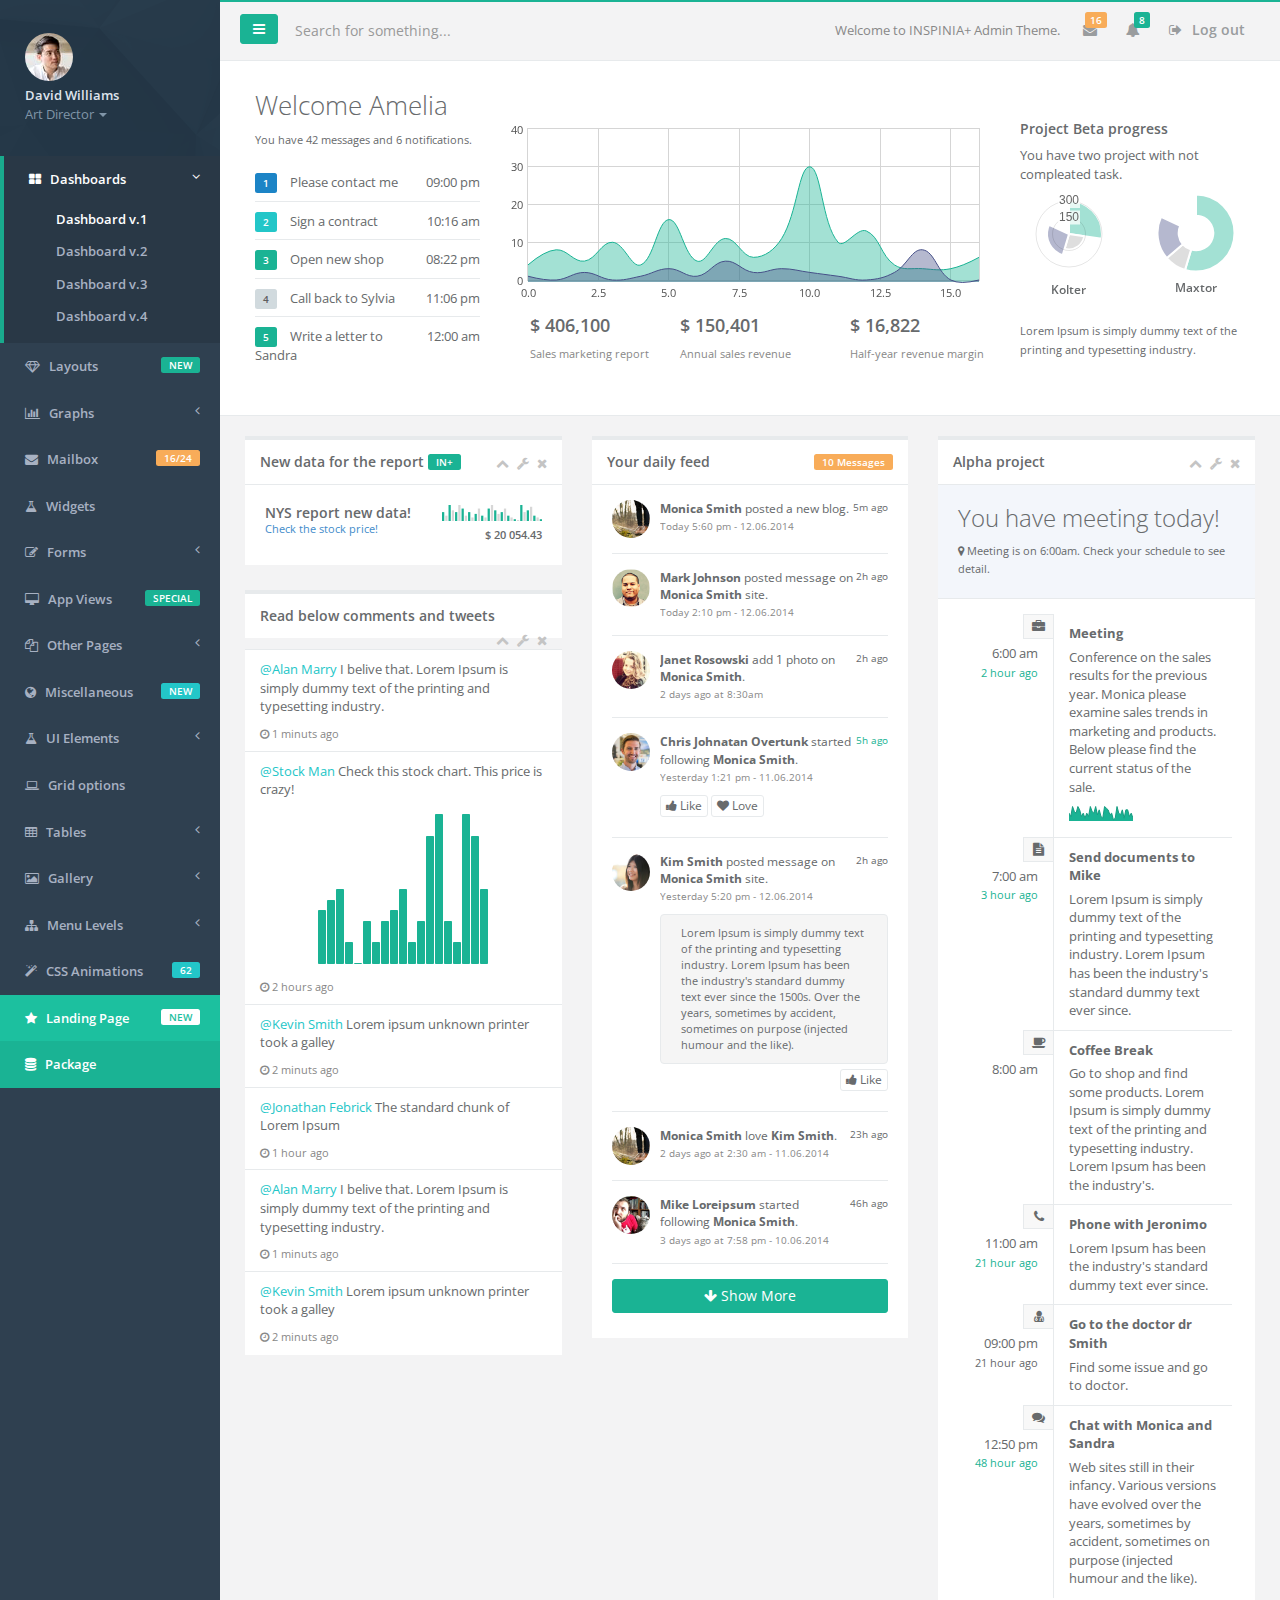
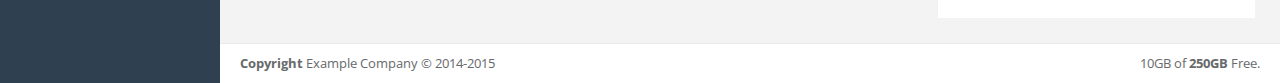
==== assets/index.html @ 623bf6aa "Projeto Inicial" ====
<!DOCTYPE html>
<html>

<head>

    <meta charset="utf-8">
    <meta name="viewport" content="width=device-width, initial-scale=1.0">

    <title>INSPINIA | Dashboard</title>

    <link href="css/bootstrap.min.css" rel="stylesheet">
    <link href="font-awesome/css/font-awesome.css" rel="stylesheet">

    <!-- Toastr style -->
    <link href="css/plugins/toastr/toastr.min.css" rel="stylesheet">

    <!-- Gritter -->
    <link href="js/plugins/gritter/jquery.gritter.css" rel="stylesheet">

    <link href="css/animate.css" rel="stylesheet">
    <link href="css/style.css" rel="stylesheet">

</head>

<body>
    <div id="wrapper">
        <nav class="navbar-default navbar-static-side" role="navigation">
            <div class="sidebar-collapse">
                <ul class="nav" id="side-menu">
                    <li class="nav-header">
                        <div class="dropdown profile-element"> <span>
                            <img alt="image" class="img-circle" src="img/profile_small.jpg" />
                             </span>
                            <a data-toggle="dropdown" class="dropdown-toggle" href="#">
                            <span class="clear"> <span class="block m-t-xs"> <strong class="font-bold">David Williams</strong>
                             </span> <span class="text-muted text-xs block">Art Director <b class="caret"></b></span> </span> </a>
                            <ul class="dropdown-menu animated fadeInRight m-t-xs">
                                <li><a href="profile.html">Profile</a></li>
                                <li><a href="contacts.html">Contacts</a></li>
                                <li><a href="mailbox.html">Mailbox</a></li>
                                <li class="divider"></li>
                                <li><a href="login.html">Logout</a></li>
                            </ul>
                        </div>
                        <div class="logo-element">
                            IN+
                        </div>
                    </li>
                    <li class="active">
                        <a href="index.html"><i class="fa fa-th-large"></i> <span class="nav-label">Dashboards</span> <span class="fa arrow"></span></a>
                        <ul class="nav nav-second-level">
                            <li class="active"><a href="index.html">Dashboard v.1</a></li>
                            <li ><a href="dashboard_2.html">Dashboard v.2</a></li>
                            <li ><a href="dashboard_3.html">Dashboard v.3</a></li>
                            <li ><a href="dashboard_4_1.html">Dashboard v.4</a></li>
                        </ul>
                    </li>
                    <li>
                        <a href="layouts.html"><i class="fa fa-diamond"></i> <span class="nav-label">Layouts</span> <span class="label label-primary pull-right">NEW</span></a>
                    </li>
                    <li>
                        <a href="#"><i class="fa fa-bar-chart-o"></i> <span class="nav-label">Graphs</span><span class="fa arrow"></span></a>
                        <ul class="nav nav-second-level">
                            <li><a href="graph_flot.html">Flot Charts</a></li>
                            <li><a href="graph_morris.html">Morris.js Charts</a></li>
                            <li><a href="graph_rickshaw.html">Rickshaw Charts</a></li>
                            <li><a href="graph_chartjs.html">Chart.js</a></li>
                            <li><a href="graph_peity.html">Peity Charts</a></li>
                            <li><a href="graph_sparkline.html">Sparkline Charts</a></li>
                        </ul>
                    </li>
                    <li>
                        <a href="mailbox.html"><i class="fa fa-envelope"></i> <span class="nav-label">Mailbox </span><span class="label label-warning pull-right">16/24</span></a>
                        <ul class="nav nav-second-level">
                            <li><a href="mailbox.html">Inbox</a></li>
                            <li><a href="mail_detail.html">Email view</a></li>
                            <li><a href="mail_compose.html">Compose email</a></li>
                            <li><a href="email_template.html">Email templates</a></li>
                        </ul>
                    </li>
                    <li>
                        <a href="widgets.html"><i class="fa fa-flask"></i> <span class="nav-label">Widgets</span> </a>
                    </li>
                    <li>
                        <a href="#"><i class="fa fa-edit"></i> <span class="nav-label">Forms</span><span class="fa arrow"></span></a>
                        <ul class="nav nav-second-level">
                            <li><a href="form_basic.html">Basic form</a></li>
                            <li><a href="form_advanced.html">Advanced Plugins</a></li>
                            <li><a href="form_wizard.html">Wizard</a></li>
                            <li><a href="form_file_upload.html">File Upload</a></li>
                            <li><a href="form_editors.html">Text Editor</a></li>
                        </ul>
                    </li>
                    <li>
                        <a href="#"><i class="fa fa-desktop"></i> <span class="nav-label">App Views</span>  <span class="pull-right label label-primary">SPECIAL</span></a>
                        <ul class="nav nav-second-level">
                            <li><a href="contacts.html">Contacts</a></li>
                            <li><a href="profile.html">Profile</a></li>
                            <li><a href="projects.html">Projects</a></li>
                            <li><a href="project_detail.html">Project detail</a></li>
                            <li><a href="file_manager.html">File manager</a></li>
                            <li><a href="calendar.html">Calendar</a></li>
                            <li><a href="faq.html">FAQ</a></li>
                            <li><a href="timeline.html">Timeline</a></li>
                            <li><a href="pin_board.html">Pin board</a></li>
                        </ul>
                    </li>
                    <li>
                        <a href="#"><i class="fa fa-files-o"></i> <span class="nav-label">Other Pages</span><span class="fa arrow"></span></a>
                        <ul class="nav nav-second-level">
                            <li><a href="search_results.html">Search results</a></li>
                            <li><a href="lockscreen.html">Lockscreen</a></li>
                            <li><a href="invoice.html">Invoice</a></li>
                            <li><a href="login.html">Login</a></li>
                            <li><a href="login_two_columns.html">Login v.2</a></li>
                            <li><a href="register.html">Register</a></li>
                            <li><a href="404.html">404 Page</a></li>
                            <li><a href="500.html">500 Page</a></li>
                            <li><a href="empty_page.html">Empty page</a></li>
                        </ul>
                    </li>
                    <li>
                        <a href="#"><i class="fa fa-globe"></i> <span class="nav-label">Miscellaneous</span><span class="label label-info pull-right">NEW</span></a>
                        <ul class="nav nav-second-level">
                            <li><a href="toastr_notifications.html">Notification</a></li>
                            <li><a href="nestable_list.html">Nestable list</a></li>
                            <li><a href="timeline_2.html">Timeline v.2</a></li>
                            <li><a href="forum_main.html">Forum view</a></li>
                            <li><a href="google_maps.html">Google maps</a></li>
                            <li><a href="code_editor.html">Code editor</a></li>
                            <li><a href="modal_window.html">Modal window</a></li>
                            <li><a href="validation.html">Validation</a></li>
                            <li><a href="tree_view.html">Tree view</a></li>
                            <li><a href="chat_view.html">Chat view</a></li>
                        </ul>
                    </li>
                    <li>
                        <a href="#"><i class="fa fa-flask"></i> <span class="nav-label">UI Elements</span><span class="fa arrow"></span></a>
                        <ul class="nav nav-second-level">
                            <li><a href="typography.html">Typography</a></li>
                            <li><a href="icons.html">Icons</a></li>
                            <li><a href="draggable_panels.html">Draggable Panels</a></li>
                            <li><a href="buttons.html">Buttons</a></li>
                            <li><a href="video.html">Video</a></li>
                            <li><a href="tabs_panels.html">Tabs & Panels</a></li>
                            <li><a href="notifications.html">Notifications & Tooltips</a></li>
                            <li><a href="badges_labels.html">Badges, Labels, Progress</a></li>
                        </ul>
                    </li>

                    <li>
                        <a href="grid_options.html"><i class="fa fa-laptop"></i> <span class="nav-label">Grid options</span></a>
                    </li>
                    <li>
                        <a href="#"><i class="fa fa-table"></i> <span class="nav-label">Tables</span><span class="fa arrow"></span></a>
                        <ul class="nav nav-second-level">
                            <li><a href="table_basic.html">Static Tables</a></li>
                            <li><a href="table_data_tables.html">Data Tables</a></li>
                            <li><a href="jq_grid.html">jqGrid</a></li>
                        </ul>
                    </li>
                    <li>
                        <a href="#"><i class="fa fa-picture-o"></i> <span class="nav-label">Gallery</span><span class="fa arrow"></span></a>
                        <ul class="nav nav-second-level">
                            <li><a href="basic_gallery.html">Lightbox Gallery</a></li>
                            <li><a href="carousel.html">Bootstrap Carusela</a></li>

                        </ul>
                    </li>
                    <li>
                        <a href="#"><i class="fa fa-sitemap"></i> <span class="nav-label">Menu Levels </span><span class="fa arrow"></span></a>
                        <ul class="nav nav-second-level">
                            <li>
                                <a href="#">Third Level <span class="fa arrow"></span></a>
                                <ul class="nav nav-third-level">
                                    <li>
                                        <a href="#">Third Level Item</a>
                                    </li>
                                    <li>
                                        <a href="#">Third Level Item</a>
                                    </li>
                                    <li>
                                        <a href="#">Third Level Item</a>
                                    </li>

                                </ul>
                            </li>
                            <li><a href="#">Second Level Item</a></li>
                            <li>
                                <a href="#">Second Level Item</a></li>
                            <li>
                                <a href="#">Second Level Item</a></li>
                        </ul>
                    </li>
                    <li>
                        <a href="css_animation.html"><i class="fa fa-magic"></i> <span class="nav-label">CSS Animations </span><span class="label label-info pull-right">62</span></a>
                    </li>
                    <li class="landing_link">
                        <a target="_blank" href="Landing_page/index.html"><i class="fa fa-star"></i> <span class="nav-label">Landing Page</span> <span class="label label-warning pull-right">NEW</span></a>
                    </li>
                    <li class="special_link">
                        <a href="package.html"><i class="fa fa-database"></i> <span class="nav-label">Package</span></a>
                    </li>
                </ul>

            </div>
        </nav>

        <div id="page-wrapper" class="gray-bg dashbard-1">
        <div class="row border-bottom">
        <nav class="navbar navbar-static-top" role="navigation" style="margin-bottom: 0">
        <div class="navbar-header">
            <a class="navbar-minimalize minimalize-styl-2 btn btn-primary " href="#"><i class="fa fa-bars"></i> </a>
            <form role="search" class="navbar-form-custom" method="post" action="search_results.html">
                <div class="form-group">
                    <input type="text" placeholder="Search for something..." class="form-control" name="top-search" id="top-search">
                </div>
            </form>
        </div>
            <ul class="nav navbar-top-links navbar-right">
                <li>
                    <span class="m-r-sm text-muted welcome-message">Welcome to INSPINIA+ Admin Theme.</span>
                </li>
                <li class="dropdown">
                    <a class="dropdown-toggle count-info" data-toggle="dropdown" href="#">
                        <i class="fa fa-envelope"></i>  <span class="label label-warning">16</span>
                    </a>
                    <ul class="dropdown-menu dropdown-messages">
                        <li>
                            <div class="dropdown-messages-box">
                                <a href="profile.html" class="pull-left">
                                    <img alt="image" class="img-circle" src="img/a7.jpg">
                                </a>
                                <div class="media-body">
                                    <small class="pull-right">46h ago</small>
                                    <strong>Mike Loreipsum</strong> started following <strong>Monica Smith</strong>. <br>
                                    <small class="text-muted">3 days ago at 7:58 pm - 10.06.2014</small>
                                </div>
                            </div>
                        </li>
                        <li class="divider"></li>
                        <li>
                            <div class="dropdown-messages-box">
                                <a href="profile.html" class="pull-left">
                                    <img alt="image" class="img-circle" src="img/a4.jpg">
                                </a>
                                <div class="media-body ">
                                    <small class="pull-right text-navy">5h ago</small>
                                    <strong>Chris Johnatan Overtunk</strong> started following <strong>Monica Smith</strong>. <br>
                                    <small class="text-muted">Yesterday 1:21 pm - 11.06.2014</small>
                                </div>
                            </div>
                        </li>
                        <li class="divider"></li>
                        <li>
                            <div class="dropdown-messages-box">
                                <a href="profile.html" class="pull-left">
                                    <img alt="image" class="img-circle" src="img/profile.jpg">
                                </a>
                                <div class="media-body ">
                                    <small class="pull-right">23h ago</small>
                                    <strong>Monica Smith</strong> love <strong>Kim Smith</strong>. <br>
                                    <small class="text-muted">2 days ago at 2:30 am - 11.06.2014</small>
                                </div>
                            </div>
                        </li>
                        <li class="divider"></li>
                        <li>
                            <div class="text-center link-block">
                                <a href="mailbox.html">
                                    <i class="fa fa-envelope"></i> <strong>Read All Messages</strong>
                                </a>
                            </div>
                        </li>
                    </ul>
                </li>
                <li class="dropdown">
                    <a class="dropdown-toggle count-info" data-toggle="dropdown" href="#">
                        <i class="fa fa-bell"></i>  <span class="label label-primary">8</span>
                    </a>
                    <ul class="dropdown-menu dropdown-alerts">
                        <li>
                            <a href="mailbox.html">
                                <div>
                                    <i class="fa fa-envelope fa-fw"></i> You have 16 messages
                                    <span class="pull-right text-muted small">4 minutes ago</span>
                                </div>
                            </a>
                        </li>
                        <li class="divider"></li>
                        <li>
                            <a href="profile.html">
                                <div>
                                    <i class="fa fa-twitter fa-fw"></i> 3 New Followers
                                    <span class="pull-right text-muted small">12 minutes ago</span>
                                </div>
                            </a>
                        </li>
                        <li class="divider"></li>
                        <li>
                            <a href="grid_options.html">
                                <div>
                                    <i class="fa fa-upload fa-fw"></i> Server Rebooted
                                    <span class="pull-right text-muted small">4 minutes ago</span>
                                </div>
                            </a>
                        </li>
                        <li class="divider"></li>
                        <li>
                            <div class="text-center link-block">
                                <a href="notifications.html">
                                    <strong>See All Alerts</strong>
                                    <i class="fa fa-angle-right"></i>
                                </a>
                            </div>
                        </li>
                    </ul>
                </li>


                <li>
                    <a href="login.html">
                        <i class="fa fa-sign-out"></i> Log out
                    </a>
                </li>
            </ul>

        </nav>
        </div>
                <div class="row  border-bottom white-bg dashboard-header">

                    <div class="col-sm-3">
                        <h2>Welcome Amelia</h2>
                        <small>You have 42 messages and 6 notifications.</small>
                        <ul class="list-group clear-list m-t">
                            <li class="list-group-item fist-item">
                                <span class="pull-right">
                                    09:00 pm
                                </span>
                                <span class="label label-success">1</span> Please contact me
                            </li>
                            <li class="list-group-item">
                                <span class="pull-right">
                                    10:16 am
                                </span>
                                <span class="label label-info">2</span> Sign a contract
                            </li>
                            <li class="list-group-item">
                                <span class="pull-right">
                                    08:22 pm
                                </span>
                                <span class="label label-primary">3</span> Open new shop
                            </li>
                            <li class="list-group-item">
                                <span class="pull-right">
                                    11:06 pm
                                </span>
                                <span class="label label-default">4</span> Call back to Sylvia
                            </li>
                            <li class="list-group-item">
                                <span class="pull-right">
                                    12:00 am
                                </span>
                                <span class="label label-primary">5</span> Write a letter to Sandra
                            </li>
                        </ul>
                    </div>
                    <div class="col-sm-6">
                        <div class="flot-chart dashboard-chart">
                            <div class="flot-chart-content" id="flot-dashboard-chart"></div>
                        </div>
                        <div class="row text-left">
                            <div class="col-xs-4">
                                <div class=" m-l-md">
                                <span class="h4 font-bold m-t block">$ 406,100</span>
                                <small class="text-muted m-b block">Sales marketing report</small>
                                </div>
                            </div>
                            <div class="col-xs-4">
                                <span class="h4 font-bold m-t block">$ 150,401</span>
                                <small class="text-muted m-b block">Annual sales revenue</small>
                            </div>
                            <div class="col-xs-4">
                                <span class="h4 font-bold m-t block">$ 16,822</span>
                                <small class="text-muted m-b block">Half-year revenue margin</small>
                            </div>

                        </div>
                    </div>
                    <div class="col-sm-3">
                        <div class="statistic-box">
                        <h4>
                            Project Beta progress
                        </h4>
                        <p>
                            You have two project with not compleated task.
                        </p>
                            <div class="row text-center">
                                <div class="col-lg-6">
                                    <canvas id="polarChart" width="80" height="80"></canvas>
                                    <h5 >Kolter</h5>
                                </div>
                                <div class="col-lg-6">
                                    <canvas id="doughnutChart" width="78" height="78"></canvas>
                                    <h5 >Maxtor</h5>
                                </div>
                            </div>
                            <div class="m-t">
                                <small>Lorem Ipsum is simply dummy text of the printing and typesetting industry.</small>
                            </div>

                        </div>
                    </div>

            </div>
        <div class="row">
            <div class="col-lg-12">
                <div class="wrapper wrapper-content">
                        <div class="row">
                        <div class="col-lg-4">
                            <div class="ibox float-e-margins">
                                <div class="ibox-title">
                                    <h5>New data for the report</h5> <span class="label label-primary">IN+</span>
                                    <div class="ibox-tools">
                                        <a class="collapse-link">
                                            <i class="fa fa-chevron-up"></i>
                                        </a>
                                        <a class="dropdown-toggle" data-toggle="dropdown" href="#">
                                            <i class="fa fa-wrench"></i>
                                        </a>
                                        <ul class="dropdown-menu dropdown-user">
                                            <li><a href="#">Config option 1</a>
                                            </li>
                                            <li><a href="#">Config option 2</a>
                                            </li>
                                        </ul>
                                        <a class="close-link">
                                            <i class="fa fa-times"></i>
                                        </a>
                                    </div>
                                </div>
                                <div class="ibox-content">
                                    <div>

                                        <div class="pull-right text-right">

                                            <span class="bar_dashboard">5,3,9,6,5,9,7,3,5,2,4,7,3,2,7,9,6,4,5,7,3,2,1,0,9,5,6,8,3,2,1</span>
                                            <br/>
                                            <small class="font-bold">$ 20 054.43</small>
                                        </div>
                                        <h4>NYS report new data!
                                            <br/>
                                            <small class="m-r"><a href="graph_flot.html"> Check the stock price! </a> </small>
                                        </h4>
                                        </div>
                                    </div>
                                </div>
                            <div class="ibox float-e-margins">
                                <div class="ibox-title">
                                    <h5>Read below comments and tweets</h5>
                                    <div class="ibox-tools">
                                        <a class="collapse-link">
                                            <i class="fa fa-chevron-up"></i>
                                        </a>
                                        <a class="dropdown-toggle" data-toggle="dropdown" href="#">
                                            <i class="fa fa-wrench"></i>
                                        </a>
                                        <ul class="dropdown-menu dropdown-user">
                                            <li><a href="#">Config option 1</a>
                                            </li>
                                            <li><a href="#">Config option 2</a>
                                            </li>
                                        </ul>
                                        <a class="close-link">
                                            <i class="fa fa-times"></i>
                                        </a>
                                    </div>
                                </div>
                                <div class="ibox-content no-padding">
                                    <ul class="list-group">
                                        <li class="list-group-item">
                                            <p><a class="text-info" href="#">@Alan Marry</a> I belive that. Lorem Ipsum is simply dummy text of the printing and typesetting industry.</p>
                                            <small class="block text-muted"><i class="fa fa-clock-o"></i> 1 minuts ago</small>
                                        </li>
                                        <li class="list-group-item">
                                            <p><a class="text-info" href="#">@Stock Man</a> Check this stock chart. This price is crazy! </p>
                                            <div class="text-center m">
                                                <span id="sparkline8"></span>
                                            </div>
                                            <small class="block text-muted"><i class="fa fa-clock-o"></i> 2 hours ago</small>
                                        </li>
                                        <li class="list-group-item">
                                            <p><a class="text-info" href="#">@Kevin Smith</a> Lorem ipsum unknown printer took a galley </p>
                                            <small class="block text-muted"><i class="fa fa-clock-o"></i> 2 minuts ago</small>
                                        </li>
                                        <li class="list-group-item ">
                                            <p><a class="text-info" href="#">@Jonathan Febrick</a> The standard chunk of Lorem Ipsum</p>
                                            <small class="block text-muted"><i class="fa fa-clock-o"></i> 1 hour ago</small>
                                        </li>
                                        <li class="list-group-item">
                                            <p><a class="text-info" href="#">@Alan Marry</a> I belive that. Lorem Ipsum is simply dummy text of the printing and typesetting industry.</p>
                                            <small class="block text-muted"><i class="fa fa-clock-o"></i> 1 minuts ago</small>
                                        </li>
                                        <li class="list-group-item">
                                            <p><a class="text-info" href="#">@Kevin Smith</a> Lorem ipsum unknown printer took a galley </p>
                                            <small class="block text-muted"><i class="fa fa-clock-o"></i> 2 minuts ago</small>
                                        </li>
                                    </ul>
                                </div>
                            </div>
                        </div>
                            <div class="col-lg-4">
                                <div class="ibox float-e-margins">
                                    <div class="ibox-title">
                                        <h5>Your daily feed</h5>
                                        <div class="ibox-tools">
                                            <span class="label label-warning-light">10 Messages</span>
                                           </div>
                                    </div>
                                    <div class="ibox-content">

                                        <div>
                                            <div class="feed-activity-list">

                                                <div class="feed-element">
                                                    <a href="profile.html" class="pull-left">
                                                        <img alt="image" class="img-circle" src="img/profile.jpg">
                                                    </a>
                                                    <div class="media-body ">
                                                        <small class="pull-right">5m ago</small>
                                                        <strong>Monica Smith</strong> posted a new blog. <br>
                                                        <small class="text-muted">Today 5:60 pm - 12.06.2014</small>

                                                    </div>
                                                </div>

                                                <div class="feed-element">
                                                    <a href="profile.html" class="pull-left">
                                                        <img alt="image" class="img-circle" src="img/a2.jpg">
                                                    </a>
                                                    <div class="media-body ">
                                                        <small class="pull-right">2h ago</small>
                                                        <strong>Mark Johnson</strong> posted message on <strong>Monica Smith</strong> site. <br>
                                                        <small class="text-muted">Today 2:10 pm - 12.06.2014</small>
                                                    </div>
                                                </div>
                                                <div class="feed-element">
                                                    <a href="profile.html" class="pull-left">
                                                        <img alt="image" class="img-circle" src="img/a3.jpg">
                                                    </a>
                                                    <div class="media-body ">
                                                        <small class="pull-right">2h ago</small>
                                                        <strong>Janet Rosowski</strong> add 1 photo on <strong>Monica Smith</strong>. <br>
                                                        <small class="text-muted">2 days ago at 8:30am</small>
                                                    </div>
                                                </div>
                                                <div class="feed-element">
                                                    <a href="profile.html" class="pull-left">
                                                        <img alt="image" class="img-circle" src="img/a4.jpg">
                                                    </a>
                                                    <div class="media-body ">
                                                        <small class="pull-right text-navy">5h ago</small>
                                                        <strong>Chris Johnatan Overtunk</strong> started following <strong>Monica Smith</strong>. <br>
                                                        <small class="text-muted">Yesterday 1:21 pm - 11.06.2014</small>
                                                        <div class="actions">
                                                            <a class="btn btn-xs btn-white"><i class="fa fa-thumbs-up"></i> Like </a>
                                                            <a class="btn btn-xs btn-white"><i class="fa fa-heart"></i> Love</a>
                                                        </div>
                                                    </div>
                                                </div>
                                                <div class="feed-element">
                                                    <a href="profile.html" class="pull-left">
                                                        <img alt="image" class="img-circle" src="img/a5.jpg">
                                                    </a>
                                                    <div class="media-body ">
                                                        <small class="pull-right">2h ago</small>
                                                        <strong>Kim Smith</strong> posted message on <strong>Monica Smith</strong> site. <br>
                                                        <small class="text-muted">Yesterday 5:20 pm - 12.06.2014</small>
                                                        <div class="well">
                                                            Lorem Ipsum is simply dummy text of the printing and typesetting industry. Lorem Ipsum has been the industry's standard dummy text ever since the 1500s.
                                                            Over the years, sometimes by accident, sometimes on purpose (injected humour and the like).
                                                        </div>
                                                        <div class="pull-right">
                                                            <a class="btn btn-xs btn-white"><i class="fa fa-thumbs-up"></i> Like </a>
                                                        </div>
                                                    </div>
                                                </div>
                                                <div class="feed-element">
                                                    <a href="profile.html" class="pull-left">
                                                        <img alt="image" class="img-circle" src="img/profile.jpg">
                                                    </a>
                                                    <div class="media-body ">
                                                        <small class="pull-right">23h ago</small>
                                                        <strong>Monica Smith</strong> love <strong>Kim Smith</strong>. <br>
                                                        <small class="text-muted">2 days ago at 2:30 am - 11.06.2014</small>
                                                    </div>
                                                </div>
                                                <div class="feed-element">
                                                    <a href="profile.html" class="pull-left">
                                                        <img alt="image" class="img-circle" src="img/a7.jpg">
                                                    </a>
                                                    <div class="media-body ">
                                                        <small class="pull-right">46h ago</small>
                                                        <strong>Mike Loreipsum</strong> started following <strong>Monica Smith</strong>. <br>
                                                        <small class="text-muted">3 days ago at 7:58 pm - 10.06.2014</small>
                                                    </div>
                                                </div>
                                            </div>

                                            <button class="btn btn-primary btn-block m-t"><i class="fa fa-arrow-down"></i> Show More</button>

                                        </div>

                                    </div>
                                </div>

                            </div>
                        <div class="col-lg-4">
                            <div class="ibox float-e-margins">
                                <div class="ibox-title">
                                    <h5>Alpha project</h5>
                                    <div class="ibox-tools">
                                        <a class="collapse-link">
                                            <i class="fa fa-chevron-up"></i>
                                        </a>
                                        <a class="dropdown-toggle" data-toggle="dropdown" href="#">
                                            <i class="fa fa-wrench"></i>
                                        </a>
                                        <ul class="dropdown-menu dropdown-user">
                                            <li><a href="#">Config option 1</a>
                                            </li>
                                            <li><a href="#">Config option 2</a>
                                            </li>
                                        </ul>
                                        <a class="close-link">
                                            <i class="fa fa-times"></i>
                                        </a>
                                    </div>
                                </div>
                                <div class="ibox-content ibox-heading">
                                    <h3>You have meeting today!</h3>
                                    <small><i class="fa fa-map-marker"></i> Meeting is on 6:00am. Check your schedule to see detail.</small>
                                </div>
                                <div class="ibox-content inspinia-timeline">

                                    <div class="timeline-item">
                                        <div class="row">
                                            <div class="col-xs-3 date">
                                                <i class="fa fa-briefcase"></i>
                                                6:00 am
                                                <br/>
                                                <small class="text-navy">2 hour ago</small>
                                            </div>
                                            <div class="col-xs-7 content no-top-border">
                                                <p class="m-b-xs"><strong>Meeting</strong></p>

                                                <p>Conference on the sales results for the previous year. Monica please examine sales trends in marketing and products. Below please find the current status of the
                                                    sale.</p>

                                                <p><span data-diameter="40" class="updating-chart">5,3,9,6,5,9,7,3,5,2,5,3,9,6,5,9,4,7,3,2,9,8,7,4,5,1,2,9,5,4,7,2,7,7,3,5,2</span></p>
                                            </div>
                                        </div>
                                    </div>
                                    <div class="timeline-item">
                                        <div class="row">
                                            <div class="col-xs-3 date">
                                                <i class="fa fa-file-text"></i>
                                                7:00 am
                                                <br/>
                                                <small class="text-navy">3 hour ago</small>
                                            </div>
                                            <div class="col-xs-7 content">
                                                <p class="m-b-xs"><strong>Send documents to Mike</strong></p>
                                                <p>Lorem Ipsum is simply dummy text of the printing and typesetting industry. Lorem Ipsum has been the industry's standard dummy text ever since.</p>
                                            </div>
                                        </div>
                                    </div>
                                    <div class="timeline-item">
                                        <div class="row">
                                            <div class="col-xs-3 date">
                                                <i class="fa fa-coffee"></i>
                                                8:00 am
                                                <br/>
                                            </div>
                                            <div class="col-xs-7 content">
                                                <p class="m-b-xs"><strong>Coffee Break</strong></p>
                                                <p>
                                                    Go to shop and find some products.
                                                    Lorem Ipsum is simply dummy text of the printing and typesetting industry. Lorem Ipsum has been the industry's.
                                                </p>
                                            </div>
                                        </div>
                                    </div>
                                    <div class="timeline-item">
                                        <div class="row">
                                            <div class="col-xs-3 date">
                                                <i class="fa fa-phone"></i>
                                                11:00 am
                                                <br/>
                                                <small class="text-navy">21 hour ago</small>
                                            </div>
                                            <div class="col-xs-7 content">
                                                <p class="m-b-xs"><strong>Phone with Jeronimo</strong></p>
                                                <p>
                                                    Lorem Ipsum has been the industry's standard dummy text ever since.
                                                </p>
                                            </div>
                                        </div>
                                    </div>
                                    <div class="timeline-item">
                                        <div class="row">
                                            <div class="col-xs-3 date">
                                                <i class="fa fa-user-md"></i>
                                                09:00 pm
                                                <br/>
                                                <small>21 hour ago</small>
                                            </div>
                                            <div class="col-xs-7 content">
                                                <p class="m-b-xs"><strong>Go to the doctor dr Smith</strong></p>
                                                <p>
                                                    Find some issue and go to doctor.
                                                </p>
                                            </div>
                                        </div>
                                    </div>
                                    <div class="timeline-item">
                                        <div class="row">
                                            <div class="col-xs-3 date">
                                                <i class="fa fa-comments"></i>
                                                12:50 pm
                                                <br/>
                                                <small class="text-navy">48 hour ago</small>
                                            </div>
                                            <div class="col-xs-7 content">
                                                <p class="m-b-xs"><strong>Chat with Monica and Sandra</strong></p>
                                                <p>
                                                    Web sites still in their infancy. Various versions have evolved over the years, sometimes by accident, sometimes on purpose (injected humour and the like).
                                                </p>
                                            </div>
                                        </div>
                                    </div>

                                </div>
                            </div>
                        </div>

                        </div>
                </div>
                <div class="footer">
                    <div class="pull-right">
                        10GB of <strong>250GB</strong> Free.
                    </div>
                    <div>
                        <strong>Copyright</strong> Example Company &copy; 2014-2015
                    </div>
                </div>
            </div>
        </div>

        </div>
    </div>

    <!-- Mainly scripts -->
    <script src="js/jquery-2.1.1.js"></script>
    <script src="js/bootstrap.min.js"></script>
    <script src="js/plugins/metisMenu/jquery.metisMenu.js"></script>
    <script src="js/plugins/slimscroll/jquery.slimscroll.min.js"></script>

    <!-- Flot -->
    <script src="js/plugins/flot/jquery.flot.js"></script>
    <script src="js/plugins/flot/jquery.flot.tooltip.min.js"></script>
    <script src="js/plugins/flot/jquery.flot.spline.js"></script>
    <script src="js/plugins/flot/jquery.flot.resize.js"></script>
    <script src="js/plugins/flot/jquery.flot.pie.js"></script>

    <!-- Peity -->
    <script src="js/plugins/peity/jquery.peity.min.js"></script>
    <script src="js/demo/peity-demo.js"></script>

    <!-- Custom and plugin javascript -->
    <script src="js/inspinia.js"></script>
    <script src="js/plugins/pace/pace.min.js"></script>

    <!-- jQuery UI -->
    <script src="js/plugins/jquery-ui/jquery-ui.min.js"></script>

    <!-- GITTER -->
    <script src="js/plugins/gritter/jquery.gritter.min.js"></script>

    <!-- Sparkline -->
    <script src="js/plugins/sparkline/jquery.sparkline.min.js"></script>

    <!-- Sparkline demo data  -->
    <script src="js/demo/sparkline-demo.js"></script>

    <!-- ChartJS-->
    <script src="js/plugins/chartJs/Chart.min.js"></script>

    <!-- Toastr -->
    <script src="js/plugins/toastr/toastr.min.js"></script>


    <script>
        $(document).ready(function() {
            setTimeout(function() {
                toastr.options = {
                    closeButton: true,
                    progressBar: true,
                    showMethod: 'slideDown',
                    timeOut: 4000
                };
                toastr.success('Responsive Admin Theme', 'Welcome to INSPINIA');

            }, 1300);


            var data1 = [
                [0,4],[1,8],[2,5],[3,10],[4,4],[5,16],[6,5],[7,11],[8,6],[9,11],[10,30],[11,10],[12,13],[13,4],[14,3],[15,3],[16,6]
            ];
            var data2 = [
                [0,1],[1,0],[2,2],[3,0],[4,1],[5,3],[6,1],[7,5],[8,2],[9,3],[10,2],[11,1],[12,0],[13,2],[14,8],[15,0],[16,0]
            ];
            $("#flot-dashboard-chart").length && $.plot($("#flot-dashboard-chart"), [
                data1, data2
            ],
                    {
                        series: {
                            lines: {
                                show: false,
                                fill: true
                            },
                            splines: {
                                show: true,
                                tension: 0.4,
                                lineWidth: 1,
                                fill: 0.4
                            },
                            points: {
                                radius: 0,
                                show: true
                            },
                            shadowSize: 2
                        },
                        grid: {
                            hoverable: true,
                            clickable: true,
                            tickColor: "#d5d5d5",
                            borderWidth: 1,
                            color: '#d5d5d5'
                        },
                        colors: ["#1ab394", "#464f88"],
                        xaxis:{
                        },
                        yaxis: {
                            ticks: 4
                        },
                        tooltip: false
                    }
            );

            var doughnutData = [
                {
                    value: 300,
                    color: "#a3e1d4",
                    highlight: "#1ab394",
                    label: "App"
                },
                {
                    value: 50,
                    color: "#dedede",
                    highlight: "#1ab394",
                    label: "Software"
                },
                {
                    value: 100,
                    color: "#b5b8cf",
                    highlight: "#1ab394",
                    label: "Laptop"
                }
            ];

            var doughnutOptions = {
                segmentShowStroke: true,
                segmentStrokeColor: "#fff",
                segmentStrokeWidth: 2,
                percentageInnerCutout: 45, // This is 0 for Pie charts
                animationSteps: 100,
                animationEasing: "easeOutBounce",
                animateRotate: true,
                animateScale: false,
            };

            var ctx = document.getElementById("doughnutChart").getContext("2d");
            var DoughnutChart = new Chart(ctx).Doughnut(doughnutData, doughnutOptions);

            var polarData = [
                {
                    value: 300,
                    color: "#a3e1d4",
                    highlight: "#1ab394",
                    label: "App"
                },
                {
                    value: 140,
                    color: "#dedede",
                    highlight: "#1ab394",
                    label: "Software"
                },
                {
                    value: 200,
                    color: "#b5b8cf",
                    highlight: "#1ab394",
                    label: "Laptop"
                }
            ];

            var polarOptions = {
                scaleShowLabelBackdrop: true,
                scaleBackdropColor: "rgba(255,255,255,0.75)",
                scaleBeginAtZero: true,
                scaleBackdropPaddingY: 1,
                scaleBackdropPaddingX: 1,
                scaleShowLine: true,
                segmentShowStroke: true,
                segmentStrokeColor: "#fff",
                segmentStrokeWidth: 2,
                animationSteps: 100,
                animationEasing: "easeOutBounce",
                animateRotate: true,
                animateScale: false,
            };
            var ctx = document.getElementById("polarChart").getContext("2d");
            var Polarchart = new Chart(ctx).PolarArea(polarData, polarOptions);

        });
    </script>
</body>
</html>
---- assets/css/style.css ----
@import url("//fonts.googleapis.com/css?family=Open+Sans:300,400,600,700&amp;lang=en");
/*
 *
 *   INSPINIA - Responsive Admin Theme
 *   Copyright 2014 Webapplayers.com
 *
*/
h1,
h2,
h3,
h4,
h5,
h6 {
  font-weight: 100;
}
h1 {
  font-size: 30px;
}
h2 {
  font-size: 24px;
}
h3 {
  font-size: 16px;
}
h4 {
  font-size: 14px;
}
h5 {
  font-size: 12px;
}
h6 {
  font-size: 10px;
}
h3,
h4,
h5 {
  margin-top: 5px;
  font-weight: 600;
}
.nav > li > a {
  color: #a7b1c2;
  font-weight: 600;
  padding: 14px 20px 14px 25px;
}
.nav.navbar-right > li > a {
  color: #999c9e;
}
.nav > li.active > a {
  color: #ffffff;
}
.navbar-default .nav > li > a:hover,
.navbar-default .nav > li > a:focus {
  background-color: #293846;
  color: white;
}
.nav .open > a,
.nav .open > a:hover,
.nav .open > a:focus {
  background: #fff;
}
.nav.navbar-top-links > li > a:hover,
.nav.navbar-top-links > li > a:focus {
  background-color: transparent;
}
.nav > li > a i {
  margin-right: 6px;
}
.navbar {
  border: 0;
}
.navbar-default {
  background-color: transparent;
  border-color: #2f4050;
}
.navbar-top-links li {
  display: inline-block;
}
.navbar-top-links li:last-child {
  margin-right: 40px;
}
.navbar-top-links li a {
  padding: 20px 10px;
  min-height: 50px;
}
.dropdown-menu {
  border: medium none;
  border-radius: 3px;
  box-shadow: 0 0 3px rgba(86, 96, 117, 0.7);
  display: none;
  float: left;
  font-size: 12px;
  left: 0;
  list-style: none outside none;
  padding: 0;
  position: absolute;
  text-shadow: none;
  top: 100%;
  z-index: 1000;
  border-radius: 2px;
}
.dropdown-menu > li > a {
  border-radius: 3px;
  color: inherit;
  line-height: 25px;
  margin: 4px;
  text-align: left;
  font-weight: normal;
}
.dropdown-menu > li > a.font-bold {
  font-weight: 600;
}
.navbar-top-links .dropdown-menu li {
  display: block;
}
.navbar-top-links .dropdown-menu li:last-child {
  margin-right: 0;
}
.navbar-top-links .dropdown-menu li a {
  padding: 3px 20px;
  min-height: 0;
}
.navbar-top-links .dropdown-menu li a div {
  white-space: normal;
}
.navbar-top-links .dropdown-messages,
.navbar-top-links .dropdown-tasks,
.navbar-top-links .dropdown-alerts {
  width: 310px;
  min-width: 0;
}
.navbar-top-links .dropdown-messages {
  margin-left: 5px;
}
.navbar-top-links .dropdown-tasks {
  margin-left: -59px;
}
.navbar-top-links .dropdown-alerts {
  margin-left: -123px;
}
.navbar-top-links .dropdown-user {
  right: 0;
  left: auto;
}
.dropdown-messages,
.dropdown-alerts {
  padding: 10px 10px 10px 10px;
}
.dropdown-messages li a,
.dropdown-alerts li a {
  font-size: 12px;
}
.dropdown-messages li em,
.dropdown-alerts li em {
  font-size: 10px;
}
.nav.navbar-top-links .dropdown-alerts a {
  font-size: 12px;
}
.nav-header {
  padding: 33px 25px;
  background: url("patterns/header-profile.png") no-repeat;
}
.pace-done .nav-header {
  transition: all 0.5s;
}
.nav > li.active {
  border-left: 4px solid #19aa8d;
  background: #293846;
}
.nav.nav-second-level > li.active {
  border: none;
}
.nav.nav-second-level.collapse[style] {
  height: auto !important;
}
.nav-header a {
  color: #DFE4ED;
}
.nav-header .text-muted {
  color: #8095a8;
}
.minimalize-styl-2 {
  padding: 4px 12px;
  margin: 14px 5px 5px 20px;
  font-size: 14px;
  float: left;
}
.navbar-form-custom {
  float: left;
  height: 50px;
  padding: 0;
  width: 200px;
  display: inline-table;
}
.navbar-form-custom .form-group {
  margin-bottom: 0;
}
.nav.navbar-top-links a {
  font-size: 14px;
}
.navbar-form-custom .form-control {
  background: none repeat scroll 0 0 rgba(0, 0, 0, 0);
  border: medium none;
  font-size: 14px;
  height: 60px;
  margin: 0;
  z-index: 2000;
}
.count-info .label {
  line-height: 12px;
  padding: 2px 5px;
  position: absolute;
  right: 6px;
  top: 12px;
}
.arrow {
  float: right;
}
.fa.arrow:before {
  content: "\f104";
}
.active > a > .fa.arrow:before {
  content: "\f107";
}
.nav-second-level li,
.nav-third-level li {
  border-bottom: none !important;
}
.nav-second-level li a {
  padding: 7px 10px 7px 10px;
  padding-left: 52px;
}
.nav-third-level li a {
  padding-left: 62px;
}
.nav-second-level li:last-child {
  margin-bottom: 10px;
}
body:not(.fixed-sidebar).mini-navbar .nav li:hover > .nav-second-level,
.mini-navbar .nav li:focus > .nav-second-level {
  display: block;
  border-radius: 0 2px 2px 0;
  min-width: 140px;
  height: auto;
}
body.mini-navbar .navbar-default .nav > li > .nav-second-level li a {
  font-size: 12px;
  border-radius: 3px;
}
.fixed-nav .slimScrollDiv #side-menu {
  padding-bottom: 60px;
}
.mini-navbar .nav-second-level li a {
  padding: 10px 10px 10px 15px;
}
.mini-navbar .nav-second-level {
  position: absolute;
  left: 70px;
  top: 0px;
  background-color: #2f4050;
  padding: 10px 10px 10px 10px;
  font-size: 12px;
}
.mini-navbar li.active .nav-second-level {
  left: 65px;
}
.navbar-default .special_link a {
  background: #1ab394;
  color: white;
}
.navbar-default .special_link a:hover {
  background: #17987e !important;
  color: white;
}
.navbar-default .special_link a span.label {
  background: #fff;
  color: #1ab394;
}
.navbar-default .landing_link a {
  background: #1cc09f;
  color: white;
}
.navbar-default .landing_link a:hover {
  background: #1ab394 !important;
  color: white;
}
.navbar-default .landing_link a span.label {
  background: #fff;
  color: #1cc09f;
}
.logo-element {
  text-align: center;
  font-size: 18px;
  font-weight: 600;
  color: white;
  display: none;
  padding: 18px 0;
}
.pace-done .navbar-static-side,
.pace-done .nav-header,
.pace-done li.active,
.pace-done #page-wrapper,
.pace-done .footer {
  -webkit-transition: all 0.5s;
  -moz-transition: all 0.5s;
  -o-transition: all 0.5s;
  transition: all 0.5s;
}
.navbar-fixed-top {
  background: #fff;
  transition-duration: 0.5s;
  border-bottom: 1px solid #e7eaec !important;
}
.navbar-fixed-top,
.navbar-static-top {
  background: #f3f3f4;
}
.fixed-nav #wrapper {
  margin-top: 60px;
}
.fixed-nav .minimalize-styl-2 {
  margin: 14px 5px 5px 15px;
}
.body-small .navbar-fixed-top {
  margin-left: 0px;
}
body.mini-navbar .navbar-static-side {
  width: 70px;
}
body.mini-navbar .profile-element,
body.mini-navbar .nav-label,
body.mini-navbar .navbar-default .nav li a span {
  display: none;
}
body:not(.fixed-sidebar).mini-navbar .nav-second-level {
  display: none;
}
body.mini-navbar .navbar-default .nav > li > a {
  font-size: 16px;
}
body.mini-navbar .logo-element {
  display: block;
}
body.mini-navbar .nav-header {
  padding: 0;
  background-color: #1ab394;
}
body.mini-navbar #page-wrapper {
  margin: 0 0 0 70px;
}
body.fixed-sidebar.mini-navbar .footer {
  margin: 0 0 0 0px;
}
body.mini-navbar #page-wrapper {
  margin: 0 0 0 70px;
}
body.fixed-sidebar .navbar-static-side {
  position: fixed;
  width: 220px;
  z-index: 101;
  height: 100%;
}
body.fixed-sidebar.mini-navbar .navbar-static-side {
  width: 0px;
}
body.fixed-sidebar.mini-navbar #page-wrapper {
  margin: 0 0 0 0px;
}
body.body-small.fixed-sidebar.mini-navbar #page-wrapper {
  margin: 0 0 0 220px;
}
body.body-small.fixed-sidebar.mini-navbar .navbar-static-side {
  width: 220px;
}
.fixed-sidebar.mini-navbar .nav li:focus > .nav-second-level {
  display: block;
  height: auto;
}
body.fixed-sidebar.mini-navbar .navbar-default .nav > li > .nav-second-level li a {
  font-size: 12px;
  border-radius: 3px;
}
.fixed-sidebar.mini-navbar .nav-second-level li a {
  padding: 10px 10px 10px 15px;
}
.fixed-sidebar.mini-navbar .nav-second-level {
  position: relative;
  padding: 0;
  font-size: 13px;
}
.fixed-sidebar.mini-navbar li.active .nav-second-level {
  left: 0px;
}
body.fixed-sidebar.mini-navbar .navbar-default .nav > li > a {
  font-size: 13px;
}
body.fixed-sidebar.mini-navbar .nav-label,
body.fixed-sidebar.mini-navbar .navbar-default .nav li a span {
  display: inline;
}
.fixed-sidebar.mini-navbar .nav-second-level li a {
  padding: 7px 10px 7px 52px;
}
.fixed-sidebar.mini-navbar .nav-second-level {
  left: 0px;
}
.top-navigation #page-wrapper {
  margin-left: 0;
}
.top-navigation .pace .pace-progress {
  left: 0;
}
.top-navigation .navbar-nav .dropdown-menu > .active > a {
  background: white;
  color: #1ab394;
  font-weight: bold;
}
.white-bg .navbar-fixed-top,
.white-bg .navbar-static-top {
  background: #fff;
}
.top-navigation .navbar {
  margin-bottom: 0;
}
.top-navigation .nav > li > a {
  padding: 15px 20px;
  color: #676a6c;
}
.top-navigation .nav > li a:hover,
.top-navigation .nav > li a:focus {
  background: #fff;
  color: #1ab394;
}
.top-navigation .nav > li.active {
  background: #fff;
  border: none;
}
.top-navigation .nav > li.active > a {
  color: #1ab394;
}
.top-navigation .navbar-right {
  margin-right: 10px;
}
.top-navigation .navbar-nav .dropdown-menu {
  box-shadow: none;
  border: 1px solid #e7eaec;
}
.top-navigation .dropdown-menu > li > a {
  margin: 0;
  padding: 7px 20px;
}
.navbar .dropdown-menu {
  margin-top: 0px;
}
.top-navigation .navbar-brand {
  background: #1ab394;
  color: #fff;
  padding: 15px 25px;
}
.top-navigation .navbar-top-links li:last-child {
  margin-right: 0;
}
.top-navigation.mini-navbar #page-wrapper,
.top-navigation.body-small.fixed-sidebar.mini-navbar #page-wrapper,
.mini-navbar .top-navigation #page-wrapper,
body-small.fixed-sidebar.mini-navbar .top-navigation #page-wrapper {
  margin: 0;
}
.top-navigation.fixed-nav #wrapper,
.fixed-nav #wrapper.top-navigation {
  margin-top: 50px;
}
.top-navigation .footer.fixed {
  margin-left: 0 !important;
}
.top-navigation .wrapper.wrapper-content {
  padding: 40px;
}
.top-navigation.body-small .wrapper.wrapper-content,
.body-small .top-navigation .wrapper.wrapper-content {
  padding: 40px 0px 40px 0px;
}
.navbar-toggle {
  background-color: #1ab394;
  color: #fff;
  padding: 6px 12px;
  font-size: 14px;
}
.top-navigation .navbar-nav .open .dropdown-menu > li > a,
.top-navigation .navbar-nav .open .dropdown-menu .dropdown-header {
  padding: 10px 15px 10px 20px;
}
@media (max-width: 768px) {
  .top-navigation .navbar-header {
    display: block;
    float: none;
  }
}
.menu-visible-lg,
.menu-visible-md {
  display: none !important;
}
@media (min-width: 1200px) {
  .menu-visible-lg {
    display: block !important;
  }
}
@media (min-width: 992px) {
  .menu-visible-md {
    display: block !important;
  }
}
@media (max-width: 767px) {
  .menu-visible-md {
    display: block !important;
  }
  .menu-visible-lg {
    display: block !important;
  }
}
.btn {
  border-radius: 3px;
}
.float-e-margins .btn {
  margin-bottom: 5px;
}
.btn-w-m {
  min-width: 120px;
}
.btn-primary.btn-outline {
  color: #1ab394;
}
.btn-success.btn-outline {
  color: #1c84c6;
}
.btn-info.btn-outline {
  color: #23c6c8;
}
.btn-warning.btn-outline {
  color: #f8ac59;
}
.btn-danger.btn-outline {
  color: #ed5565;
}
.btn-primary.btn-outline:hover,
.btn-success.btn-outline:hover,
.btn-info.btn-outline:hover,
.btn-warning.btn-outline:hover,
.btn-danger.btn-outline:hover {
  color: #fff;
}
.btn-primary {
  background-color: #1ab394;
  border-color: #1ab394;
  color: #FFFFFF;
}
.btn-primary:hover,
.btn-primary:focus,
.btn-primary:active,
.btn-primary.active,
.open .dropdown-toggle.btn-primary {
  background-color: #18a689;
  border-color: #18a689;
  color: #FFFFFF;
}
.btn-primary:active,
.btn-primary.active,
.open .dropdown-toggle.btn-primary {
  background-image: none;
}
.btn-primary.disabled,
.btn-primary.disabled:hover,
.btn-primary.disabled:focus,
.btn-primary.disabled:active,
.btn-primary.disabled.active,
.btn-primary[disabled],
.btn-primary[disabled]:hover,
.btn-primary[disabled]:focus,
.btn-primary[disabled]:active,
.btn-primary.active[disabled],
fieldset[disabled] .btn-primary,
fieldset[disabled] .btn-primary:hover,
fieldset[disabled] .btn-primary:focus,
fieldset[disabled] .btn-primary:active,
fieldset[disabled] .btn-primary.active {
  background-color: #1dc5a3;
  border-color: #1dc5a3;
}
.btn-success {
  background-color: #1c84c6;
  border-color: #1c84c6;
  color: #FFFFFF;
}
.btn-success:hover,
.btn-success:focus,
.btn-success:active,
.btn-success.active,
.open .dropdown-toggle.btn-success {
  background-color: #1a7bb9;
  border-color: #1a7bb9;
  color: #FFFFFF;
}
.btn-success:active,
.btn-success.active,
.open .dropdown-toggle.btn-success {
  background-image: none;
}
.btn-success.disabled,
.btn-success.disabled:hover,
.btn-success.disabled:focus,
.btn-success.disabled:active,
.btn-success.disabled.active,
.btn-success[disabled],
.btn-success[disabled]:hover,
.btn-success[disabled]:focus,
.btn-success[disabled]:active,
.btn-success.active[disabled],
fieldset[disabled] .btn-success,
fieldset[disabled] .btn-success:hover,
fieldset[disabled] .btn-success:focus,
fieldset[disabled] .btn-success:active,
fieldset[disabled] .btn-success.active {
  background-color: #1f90d8;
  border-color: #1f90d8;
}
.btn-info {
  background-color: #23c6c8;
  border-color: #23c6c8;
  color: #FFFFFF;
}
.btn-info:hover,
.btn-info:focus,
.btn-info:active,
.btn-info.active,
.open .dropdown-toggle.btn-info {
  background-color: #21b9bb;
  border-color: #21b9bb;
  color: #FFFFFF;
}
.btn-info:active,
.btn-info.active,
.open .dropdown-toggle.btn-info {
  background-image: none;
}
.btn-info.disabled,
.btn-info.disabled:hover,
.btn-info.disabled:focus,
.btn-info.disabled:active,
.btn-info.disabled.active,
.btn-info[disabled],
.btn-info[disabled]:hover,
.btn-info[disabled]:focus,
.btn-info[disabled]:active,
.btn-info.active[disabled],
fieldset[disabled] .btn-info,
fieldset[disabled] .btn-info:hover,
fieldset[disabled] .btn-info:focus,
fieldset[disabled] .btn-info:active,
fieldset[disabled] .btn-info.active {
  background-color: #26d7d9;
  border-color: #26d7d9;
}
.btn-default {
  background-color: #c2c2c2;
  border-color: #c2c2c2;
  color: #FFFFFF;
}
.btn-default:hover,
.btn-default:focus,
.btn-default:active,
.btn-default.active,
.open .dropdown-toggle.btn-default {
  background-color: #bababa;
  border-color: #bababa;
  color: #FFFFFF;
}
.btn-default:active,
.btn-default.active,
.open .dropdown-toggle.btn-default {
  background-image: none;
}
.btn-default.disabled,
.btn-default.disabled:hover,
.btn-default.disabled:focus,
.btn-default.disabled:active,
.btn-default.disabled.active,
.btn-default[disabled],
.btn-default[disabled]:hover,
.btn-default[disabled]:focus,
.btn-default[disabled]:active,
.btn-default.active[disabled],
fieldset[disabled] .btn-default,
fieldset[disabled] .btn-default:hover,
fieldset[disabled] .btn-default:focus,
fieldset[disabled] .btn-default:active,
fieldset[disabled] .btn-default.active {
  background-color: #cccccc;
  border-color: #cccccc;
}
.btn-warning {
  background-color: #f8ac59;
  border-color: #f8ac59;
  color: #FFFFFF;
}
.btn-warning:hover,
.btn-warning:focus,
.btn-warning:active,
.btn-warning.active,
.open .dropdown-toggle.btn-warning {
  background-color: #f7a54a;
  border-color: #f7a54a;
  color: #FFFFFF;
}
.btn-warning:active,
.btn-warning.active,
.open .dropdown-toggle.btn-warning {
  background-image: none;
}
.btn-warning.disabled,
.btn-warning.disabled:hover,
.btn-warning.disabled:focus,
.btn-warning.disabled:active,
.btn-warning.disabled.active,
.btn-warning[disabled],
.btn-warning[disabled]:hover,
.btn-warning[disabled]:focus,
.btn-warning[disabled]:active,
.btn-warning.active[disabled],
fieldset[disabled] .btn-warning,
fieldset[disabled] .btn-warning:hover,
fieldset[disabled] .btn-warning:focus,
fieldset[disabled] .btn-warning:active,
fieldset[disabled] .btn-warning.active {
  background-color: #f9b66d;
  border-color: #f9b66d;
}
.btn-danger {
  background-color: #ed5565;
  border-color: #ed5565;
  color: #FFFFFF;
}
.btn-danger:hover,
.btn-danger:focus,
.btn-danger:active,
.btn-danger.active,
.open .dropdown-toggle.btn-danger {
  background-color: #ec4758;
  border-color: #ec4758;
  color: #FFFFFF;
}
.btn-danger:active,
.btn-danger.active,
.open .dropdown-toggle.btn-danger {
  background-image: none;
}
.btn-danger.disabled,
.btn-danger.disabled:hover,
.btn-danger.disabled:focus,
.btn-danger.disabled:active,
.btn-danger.disabled.active,
.btn-danger[disabled],
.btn-danger[disabled]:hover,
.btn-danger[disabled]:focus,
.btn-danger[disabled]:active,
.btn-danger.active[disabled],
fieldset[disabled] .btn-danger,
fieldset[disabled] .btn-danger:hover,
fieldset[disabled] .btn-danger:focus,
fieldset[disabled] .btn-danger:active,
fieldset[disabled] .btn-danger.active {
  background-color: #ef6776;
  border-color: #ef6776;
}
.btn-link {
  color: inherit;
}
.btn-link:hover,
.btn-link:focus,
.btn-link:active,
.btn-link.active,
.open .dropdown-toggle.btn-link {
  color: #1c84c6;
}
.btn-link:active,
.btn-link.active,
.open .dropdown-toggle.btn-link {
  background-image: none;
}
.btn-link.disabled,
.btn-link.disabled:hover,
.btn-link.disabled:focus,
.btn-link.disabled:active,
.btn-link.disabled.active,
.btn-link[disabled],
.btn-link[disabled]:hover,
.btn-link[disabled]:focus,
.btn-link[disabled]:active,
.btn-link.active[disabled],
fieldset[disabled] .btn-link,
fieldset[disabled] .btn-link:hover,
fieldset[disabled] .btn-link:focus,
fieldset[disabled] .btn-link:active,
fieldset[disabled] .btn-link.active {
  color: #cacaca;
}
.btn-white {
  color: inherit;
  background: white;
  border: 1px solid #e7eaec;
}
.btn-white:hover,
.btn-white:focus,
.btn-white:active,
.btn-white.active,
.open .dropdown-toggle.btn-white {
  color: inherit;
  border: 1px solid #d2d2d2;
}
.btn-white:active,
.btn-white.active {
  box-shadow: 0 2px 5px rgba(0, 0, 0, 0.15) inset;
}
.btn-white:active,
.btn-white.active,
.open .dropdown-toggle.btn-white {
  background-image: none;
}
.btn-white.disabled,
.btn-white.disabled:hover,
.btn-white.disabled:focus,
.btn-white.disabled:active,
.btn-white.disabled.active,
.btn-white[disabled],
.btn-white[disabled]:hover,
.btn-white[disabled]:focus,
.btn-white[disabled]:active,
.btn-white.active[disabled],
fieldset[disabled] .btn-white,
fieldset[disabled] .btn-white:hover,
fieldset[disabled] .btn-white:focus,
fieldset[disabled] .btn-white:active,
fieldset[disabled] .btn-white.active {
  color: #cacaca;
}
.form-control,
.form-control:focus,
.has-error .form-control:focus,
.has-success .form-control:focus,
.has-warning .form-control:focus,
.navbar-collapse,
.navbar-form,
.navbar-form-custom .form-control:focus,
.navbar-form-custom .form-control:hover,
.open .btn.dropdown-toggle,
.panel,
.popover,
.progress,
.progress-bar {
  box-shadow: none;
}
.btn-outline {
  color: inherit;
  background-color: transparent;
  transition: all .5s;
}
.btn-rounded {
  border-radius: 50px;
}
.btn-large-dim {
  width: 90px;
  height: 90px;
  font-size: 42px;
}
button.dim {
  display: inline-block;
  color: #fff;
  text-decoration: none;
  text-transform: uppercase;
  text-align: center;
  padding-top: 6px;
  margin-right: 10px;
  position: relative;
  cursor: pointer;
  border-radius: 5px;
  font-weight: 600;
  margin-bottom: 20px !important;
}
button.dim:active {
  top: 3px;
}
button.btn-primary.dim {
  box-shadow: inset 0px 0px 0px #16987e, 0px 5px 0px 0px #16987e, 0px 10px 5px #999999;
}
button.btn-primary.dim:active {
  box-shadow: inset 0px 0px 0px #16987e, 0px 2px 0px 0px #16987e, 0px 5px 3px #999999;
}
button.btn-default.dim {
  box-shadow: inset 0px 0px 0px #b3b3b3, 0px 5px 0px 0px #b3b3b3, 0px 10px 5px #999999;
}
button.btn-default.dim:active {
  box-shadow: inset 0px 0px 0px #b3b3b3, 0px 2px 0px 0px #b3b3b3, 0px 5px 3px #999999;
}
button.btn-warning.dim {
  box-shadow: inset 0px 0px 0px #f79d3c, 0px 5px 0px 0px #f79d3c, 0px 10px 5px #999999;
}
button.btn-warning.dim:active {
  box-shadow: inset 0px 0px 0px #f79d3c, 0px 2px 0px 0px #f79d3c, 0px 5px 3px #999999;
}
button.btn-info.dim {
  box-shadow: inset 0px 0px 0px #1eacae, 0px 5px 0px 0px #1eacae, 0px 10px 5px #999999;
}
button.btn-info.dim:active {
  box-shadow: inset 0px 0px 0px #1eacae, 0px 2px 0px 0px #1eacae, 0px 5px 3px #999999;
}
button.btn-success.dim {
  box-shadow: inset 0px 0px 0px #1872ab, 0px 5px 0px 0px #1872ab, 0px 10px 5px #999999;
}
button.btn-success.dim:active {
  box-shadow: inset 0px 0px 0px #1872ab, 0px 2px 0px 0px #1872ab, 0px 5px 3px #999999;
}
button.btn-danger.dim {
  box-shadow: inset 0px 0px 0px #ea394c, 0px 5px 0px 0px #ea394c, 0px 10px 5px #999999;
}
button.btn-danger.dim:active {
  box-shadow: inset 0px 0px 0px #ea394c, 0px 2px 0px 0px #ea394c, 0px 5px 3px #999999;
}
button.dim:before {
  font-size: 50px;
  line-height: 1em;
  font-weight: normal;
  color: #fff;
  display: block;
  padding-top: 10px;
}
button.dim:active:before {
  top: 7px;
  font-size: 50px;
}
.label {
  background-color: #d1dade;
  color: #5e5e5e;
  font-family: 'Open Sans';
  font-size: 10px;
  font-weight: 600;
  padding: 3px 8px;
  text-shadow: none;
}
.badge {
  background-color: #d1dade;
  color: #5e5e5e;
  font-family: 'Open Sans';
  font-size: 11px;
  font-weight: 600;
  padding-bottom: 4px;
  padding-left: 6px;
  padding-right: 6px;
  text-shadow: none;
}
.label-primary,
.badge-primary {
  background-color: #1ab394;
  color: #FFFFFF;
}
.label-success,
.badge-success {
  background-color: #1c84c6;
  color: #FFFFFF;
}
.label-warning,
.badge-warning {
  background-color: #f8ac59;
  color: #FFFFFF;
}
.label-warning-light,
.badge-warning-light {
  background-color: #f8ac59;
  color: #ffffff;
}
.label-danger,
.badge-danger {
  background-color: #ed5565;
  color: #FFFFFF;
}
.label-info,
.badge-info {
  background-color: #23c6c8;
  color: #FFFFFF;
}
.label-inverse,
.badge-inverse {
  background-color: #262626;
  color: #FFFFFF;
}
.label-white,
.badge-white {
  background-color: #FFFFFF;
  color: #5E5E5E;
}
.label-white,
.badge-disable {
  background-color: #2A2E36;
  color: #8B91A0;
}
/* TOOGLE SWICH */
.onoffswitch {
  position: relative;
  width: 64px;
  -webkit-user-select: none;
  -moz-user-select: none;
  -ms-user-select: none;
}
.onoffswitch-checkbox {
  display: none;
}
.onoffswitch-label {
  display: block;
  overflow: hidden;
  cursor: pointer;
  border: 2px solid #1ab394;
  border-radius: 2px;
}
.onoffswitch-inner {
  width: 200%;
  margin-left: -100%;
  -moz-transition: margin 0.3s ease-in 0s;
  -webkit-transition: margin 0.3s ease-in 0s;
  -o-transition: margin 0.3s ease-in 0s;
  transition: margin 0.3s ease-in 0s;
}
.onoffswitch-inner:before,
.onoffswitch-inner:after {
  float: left;
  width: 50%;
  height: 20px;
  padding: 0;
  line-height: 20px;
  font-size: 12px;
  color: white;
  font-family: Trebuchet, Arial, sans-serif;
  font-weight: bold;
  -moz-box-sizing: border-box;
  -webkit-box-sizing: border-box;
  box-sizing: border-box;
}
.onoffswitch-inner:before {
  content: "ON";
  padding-left: 10px;
  background-color: #1ab394;
  color: #FFFFFF;
}
.onoffswitch-inner:after {
  content: "OFF";
  padding-right: 10px;
  background-color: #FFFFFF;
  color: #999999;
  text-align: right;
}
.onoffswitch-switch {
  width: 20px;
  margin: 0px;
  background: #FFFFFF;
  border: 2px solid #1ab394;
  border-radius: 2px;
  position: absolute;
  top: 0;
  bottom: 0;
  right: 44px;
  -moz-transition: all 0.3s ease-in 0s;
  -webkit-transition: all 0.3s ease-in 0s;
  -o-transition: all 0.3s ease-in 0s;
  transition: all 0.3s ease-in 0s;
}
.onoffswitch-checkbox:checked + .onoffswitch-label .onoffswitch-inner {
  margin-left: 0;
}
.onoffswitch-checkbox:checked + .onoffswitch-label .onoffswitch-switch {
  right: 0px;
}
/* CHOSEN PLUGIN */
.chosen-container-single .chosen-single {
  background: #ffffff;
  box-shadow: none;
  -moz-box-sizing: border-box;
  background-color: #FFFFFF;
  border: 1px solid #CBD5DD;
  border-radius: 2px;
  cursor: text;
  height: auto !important;
  margin: 0;
  min-height: 30px;
  overflow: hidden;
  padding: 4px 12px;
  position: relative;
  width: 100%;
}
.chosen-container-multi .chosen-choices li.search-choice {
  background: #f1f1f1;
  border: 1px solid #ededed;
  border-radius: 2px;
  box-shadow: none;
  color: #333333;
  cursor: default;
  line-height: 13px;
  margin: 3px 0 3px 5px;
  padding: 3px 20px 3px 5px;
  position: relative;
}
/* PAGINATIN */
.pagination > .active > a,
.pagination > .active > span,
.pagination > .active > a:hover,
.pagination > .active > span:hover,
.pagination > .active > a:focus,
.pagination > .active > span:focus {
  background-color: #f4f4f4;
  border-color: #DDDDDD;
  color: inherit;
  cursor: default;
  z-index: 2;
}
.pagination > li > a,
.pagination > li > span {
  background-color: #FFFFFF;
  border: 1px solid #DDDDDD;
  color: inherit;
  float: left;
  line-height: 1.42857;
  margin-left: -1px;
  padding: 4px 10px;
  position: relative;
  text-decoration: none;
}
/* TOOLTIPS */
.tooltip-inner {
  background-color: #2F4050;
}
.tooltip.top .tooltip-arrow {
  border-top-color: #2F4050;
}
.tooltip.right .tooltip-arrow {
  border-right-color: #2F4050;
}
.tooltip.bottom .tooltip-arrow {
  border-bottom-color: #2F4050;
}
.tooltip.left .tooltip-arrow {
  border-left-color: #2F4050;
}
/* EASY PIE CHART*/
.easypiechart {
  position: relative;
  text-align: center;
}
.easypiechart .h2 {
  margin-left: 10px;
  margin-top: 10px;
  display: inline-block;
}
.easypiechart canvas {
  top: 0;
  left: 0;
}
.easypiechart .easypie-text {
  line-height: 1;
  position: absolute;
  top: 33px;
  width: 100%;
  z-index: 1;
}
.easypiechart img {
  margin-top: -4px;
}
.jqstooltip {
  -webkit-box-sizing: content-box;
  -moz-box-sizing: content-box;
  box-sizing: content-box;
}
/* FULLCALENDAR */
.fc-state-default {
  background-color: #ffffff;
  background-image: none;
  background-repeat: repeat-x;
  box-shadow: none;
  color: #333333;
  text-shadow: none;
}
.fc-state-default {
  border: 1px solid;
}
.fc-button {
  color: inherit;
  border: 1px solid #e7eaec;
  cursor: pointer;
  display: inline-block;
  height: 1.9em;
  line-height: 1.9em;
  overflow: hidden;
  padding: 0 0.6em;
  position: relative;
  white-space: nowrap;
}
.fc-state-active {
  background-color: #1ab394;
  border-color: #1ab394;
  color: #ffffff;
}
.fc-header-title h2 {
  font-size: 16px;
  font-weight: 600;
  color: inherit;
}
.fc-content .fc-widget-header,
.fc-content .fc-widget-content {
  border-color: #e7eaec;
  font-weight: normal;
}
.fc-border-separate tbody {
  background-color: #F8F8F8;
}
.fc-state-highlight {
  background: none repeat scroll 0 0 #FCF8E3;
}
.external-event {
  padding: 5px 10px;
  border-radius: 2px;
  cursor: pointer;
  margin-bottom: 5px;
}
.fc-ltr .fc-event-hori.fc-event-end,
.fc-rtl .fc-event-hori.fc-event-start {
  border-radius: 2px;
}
.fc-event,
.fc-agenda .fc-event-time,
.fc-event a {
  padding: 4px 6px;
  background-color: #1ab394;
  /* background color */
  border-color: #1ab394;
  /* border color */
}
.fc-event-time,
.fc-event-title {
  color: #717171;
  padding: 0 1px;
}
.ui-calendar .fc-event-time,
.ui-calendar .fc-event-title {
  color: #fff;
}
/* Chat */
.chat-activity-list .chat-element {
  border-bottom: 1px solid #e7eaec;
}
.chat-element:first-child {
  margin-top: 0;
}
.chat-element {
  padding-bottom: 15px;
}
.chat-element,
.chat-element .media {
  margin-top: 15px;
}
.chat-element,
.media-body {
  overflow: hidden;
}
.media-body {
  display: block;
}
.chat-element > .pull-left {
  margin-right: 10px;
}
.chat-element img.img-circle,
.dropdown-messages-box img.img-circle {
  width: 38px;
  height: 38px;
}
.chat-element .well {
  border: 1px solid #e7eaec;
  box-shadow: none;
  margin-top: 10px;
  margin-bottom: 5px;
  padding: 10px 20px;
  font-size: 11px;
  line-height: 16px;
}
.chat-element .actions {
  margin-top: 10px;
}
.chat-element .photos {
  margin: 10px 0;
}
.right.chat-element > .pull-right {
  margin-left: 10px;
}
.chat-photo {
  max-height: 180px;
  border-radius: 4px;
  overflow: hidden;
  margin-right: 10px;
  margin-bottom: 10px;
}
.chat {
  margin: 0;
  padding: 0;
  list-style: none;
}
.chat li {
  margin-bottom: 10px;
  padding-bottom: 5px;
  border-bottom: 1px dotted #B3A9A9;
}
.chat li.left .chat-body {
  margin-left: 60px;
}
.chat li.right .chat-body {
  margin-right: 60px;
}
.chat li .chat-body p {
  margin: 0;
  color: #777777;
}
.panel .slidedown .glyphicon,
.chat .glyphicon {
  margin-right: 5px;
}
.chat-panel .panel-body {
  height: 350px;
  overflow-y: scroll;
}
/* LIST GROUP */
a.list-group-item.active,
a.list-group-item.active:hover,
a.list-group-item.active:focus {
  background-color: #1ab394;
  border-color: #1ab394;
  color: #FFFFFF;
  z-index: 2;
}
.list-group-item-heading {
  margin-top: 10px;
}
.list-group-item-text {
  margin: 0 0 10px;
  color: inherit;
  font-size: 12px;
  line-height: inherit;
}
.no-padding .list-group-item {
  border-left: none;
  border-right: none;
  border-bottom: none;
}
.no-padding .list-group-item:first-child {
  border-left: none;
  border-right: none;
  border-bottom: none;
  border-top: none;
}
.no-padding .list-group {
  margin-bottom: 0;
}
.list-group-item {
  background-color: inherit;
  border: 1px solid #e7eaec;
  display: block;
  margin-bottom: -1px;
  padding: 10px 15px;
  position: relative;
}
/* FLOT CHART  */
.flot-chart {
  display: block;
  height: 200px;
}
.widget .flot-chart.dashboard-chart {
  display: block;
  height: 120px;
  margin-top: 40px;
}
.flot-chart.dashboard-chart {
  display: block;
  height: 180px;
  margin-top: 40px;
}
.flot-chart-content {
  width: 100%;
  height: 100%;
}
.flot-chart-pie-content {
  width: 200px;
  height: 200px;
  margin: auto;
}
.jqstooltip {
  position: absolute;
  display: block;
  left: 0px;
  top: 0px;
  visibility: hidden;
  background: #2b303a;
  background-color: rgba(43, 48, 58, 0.8);
  color: white;
  text-align: left;
  white-space: nowrap;
  z-index: 10000;
  padding: 5px 5px 5px 5px;
  min-height: 22px;
  border-radius: 3px;
}
.jqsfield {
  color: white;
  text-align: left;
}
.h-200 {
  min-height: 200px;
}
.legendLabel {
  padding-left: 5px;
}
.stat-list li:first-child {
  margin-top: 0;
}
.stat-list {
  list-style: none;
  padding: 0;
  margin: 0;
}
.stat-percent {
  float: right;
}
.stat-list li {
  margin-top: 15px;
  position: relative;
}
/* DATATABLES */
table.dataTable thead .sorting,
table.dataTable thead .sorting_asc:after,
table.dataTable thead .sorting_desc,
table.dataTable thead .sorting_asc_disabled,
table.dataTable thead .sorting_desc_disabled {
  background: transparent;
}
table.dataTable thead .sorting_asc:after {
  float: right;
  font-family: fontawesome;
}
table.dataTable thead .sorting_desc:after {
  content: "\f0dd";
  float: right;
  font-family: fontawesome;
}
table.dataTable thead .sorting:after {
  content: "\f0dc";
  float: right;
  font-family: fontawesome;
  color: rgba(50, 50, 50, 0.5);
}
.dataTables_wrapper {
  padding-bottom: 30px;
}
/* CIRCLE */
.img-circle {
  border-radius: 50%;
}
.btn-circle {
  width: 30px;
  height: 30px;
  padding: 6px 0;
  border-radius: 15px;
  text-align: center;
  font-size: 12px;
  line-height: 1.428571429;
}
.btn-circle.btn-lg {
  width: 50px;
  height: 50px;
  padding: 10px 16px;
  border-radius: 25px;
  font-size: 18px;
  line-height: 1.33;
}
.btn-circle.btn-xl {
  width: 70px;
  height: 70px;
  padding: 10px 16px;
  border-radius: 35px;
  font-size: 24px;
  line-height: 1.33;
}
.show-grid [class^="col-"] {
  padding-top: 10px;
  padding-bottom: 10px;
  border: 1px solid #ddd;
  background-color: #eee !important;
}
.show-grid {
  margin: 15px 0;
}
/* ANIMATION */
.css-animation-box h1 {
  font-size: 44px;
}
.animation-efect-links a {
  padding: 4px 6px;
  font-size: 12px;
}
#animation_box {
  background-color: #f9f8f8;
  border-radius: 16px;
  width: 80%;
  margin: 0 auto;
  padding-top: 80px;
}
.animation-text-box {
  position: absolute;
  margin-top: 40px;
  left: 50%;
  margin-left: -100px;
  width: 200px;
}
.animation-text-info {
  position: absolute;
  margin-top: -60px;
  left: 50%;
  margin-left: -100px;
  width: 200px;
  font-size: 10px;
}
.animation-text-box h2 {
  font-size: 54px;
  font-weight: 600;
  margin-bottom: 5px;
}
.animation-text-box p {
  font-size: 12px;
  text-transform: uppercase;
}
/* PEACE */
.pace .pace-progress {
  background: #1ab394;
  position: fixed;
  z-index: 2000;
  top: 0px;
  left: 220px;
  height: 2px;
  -webkit-transition: width 1s;
  -moz-transition: width 1s;
  -o-transition: width 1s;
  transition: width 1s;
}
.body-small .pace .pace-progress {
  left: 0px;
}
.pace-inactive {
  display: none;
}
/* WIDGETS */
.widget {
  border-radius: 5px;
  padding: 15px 20px;
  margin-bottom: 10px;
  margin-top: 10px;
}
.widget.style1 h2 {
  font-size: 30px;
}
.widget h2,
.widget h3 {
  margin-top: 5px;
  margin-bottom: 0;
}
.widget-text-box {
  padding: 20px;
  border: 1px solid #e7eaec;
  background: #ffffff;
}
.widget-head-color-box {
  border-radius: 5px 5px 0px 0px;
  margin-top: 10px;
}
.widget .flot-chart {
  height: 100px;
}
.vertical-align div {
  display: inline-block;
  vertical-align: middle;
}
.vertical-align h2,
.vertical-align h3 {
  margin: 0;
}
.todo-list {
  list-style: none outside none;
  margin: 0;
  padding: 0;
  font-size: 14px;
}
.todo-list.small-list {
  font-size: 12px;
}
.todo-list.small-list > li {
  background: #f3f3f4;
  border-left: none;
  border-right: none;
  border-radius: 4px;
  color: inherit;
  margin-bottom: 2px;
  padding: 6px 6px 6px 12px;
}
.todo-list.small-list .btn-xs,
.todo-list.small-list .btn-group-xs > .btn {
  border-radius: 5px;
  font-size: 10px;
  line-height: 1.5;
  padding: 1px 2px 1px 5px;
}
.todo-list > li {
  background: #f3f3f4;
  border-left: 6px solid #e7eaec;
  border-right: 6px solid #e7eaec;
  border-radius: 4px;
  color: inherit;
  margin-bottom: 2px;
  padding: 10px;
}
.todo-list .handle {
  cursor: move;
  display: inline-block;
  font-size: 16px;
  margin: 0 5px;
}
.todo-list > li .label {
  font-size: 9px;
  margin-left: 10px;
}
.check-link {
  font-size: 16px;
}
.todo-completed {
  text-decoration: line-through;
}
.geo-statistic h1 {
  font-size: 36px;
  margin-bottom: 0;
}
.glyphicon.fa {
  font-family: "FontAwesome";
}
/* INPUTS */
.inline {
  display: inline-block !important;
}
.input-s-sm {
  width: 120px;
}
.input-s {
  width: 200px;
}
.input-s-lg {
  width: 250px;
}
.i-checks {
  padding-left: 0;
}
.form-control,
.single-line {
  background-color: #FFFFFF;
  background-image: none;
  border: 1px solid #e5e6e7;
  border-radius: 1px;
  color: inherit;
  display: block;
  padding: 6px 12px;
  transition: border-color 0.15s ease-in-out 0s, box-shadow 0.15s ease-in-out 0s;
  width: 100%;
  font-size: 14px;
}
.form-control:focus,
.single-line:focus {
  border-color: #1ab394;
}
.has-success .form-control {
  border-color: #1ab394;
}
.has-warning .form-control {
  border-color: #f8ac59;
}
.has-error .form-control {
  border-color: #ed5565;
}
.has-success .control-label {
  color: #1ab394;
}
.has-warning .control-label {
  color: #f8ac59;
}
.has-error .control-label {
  color: #ed5565;
}
.input-group-addon {
  background-color: #fff;
  border: 1px solid #E5E6E7;
  border-radius: 1px;
  color: inherit;
  font-size: 14px;
  font-weight: 400;
  line-height: 1;
  padding: 6px 12px;
  text-align: center;
}
.spinner-buttons.input-group-btn .btn-xs {
  line-height: 1.13;
}
.spinner-buttons.input-group-btn {
  width: 20%;
}
.noUi-connect {
  background: none repeat scroll 0 0 #1ab394;
  box-shadow: none;
}
.slider_red .noUi-connect {
  background: none repeat scroll 0 0 #ed5565;
  box-shadow: none;
}
/* UI Sortable */
.ui-sortable .ibox-title {
  cursor: move;
}
.ui-sortable-placeholder {
  border: 1px dashed #cecece !important;
  visibility: visible !important;
  background: #e7eaec;
}
.ibox.ui-sortable-placeholder {
  margin: 0px 0px 23px !important;
}
/* SWITCHES */
.onoffswitch {
  position: relative;
  width: 54px;
  -webkit-user-select: none;
  -moz-user-select: none;
  -ms-user-select: none;
}
.onoffswitch-checkbox {
  display: none;
}
.onoffswitch-label {
  display: block;
  overflow: hidden;
  cursor: pointer;
  border: 2px solid #1AB394;
  border-radius: 3px;
}
.onoffswitch-inner {
  display: block;
  width: 200%;
  margin-left: -100%;
  -moz-transition: margin 0.3s ease-in 0s;
  -webkit-transition: margin 0.3s ease-in 0s;
  -o-transition: margin 0.3s ease-in 0s;
  transition: margin 0.3s ease-in 0s;
}
.onoffswitch-inner:before,
.onoffswitch-inner:after {
  display: block;
  float: left;
  width: 50%;
  height: 16px;
  padding: 0;
  line-height: 16px;
  font-size: 10px;
  color: white;
  font-family: Trebuchet, Arial, sans-serif;
  font-weight: bold;
  -moz-box-sizing: border-box;
  -webkit-box-sizing: border-box;
  box-sizing: border-box;
}
.onoffswitch-inner:before {
  content: "ON";
  padding-left: 7px;
  background-color: #1AB394;
  color: #FFFFFF;
}
.onoffswitch-inner:after {
  content: "OFF";
  padding-right: 7px;
  background-color: #FFFFFF;
  color: #919191;
  text-align: right;
}
.onoffswitch-switch {
  display: block;
  width: 18px;
  margin: 0px;
  background: #FFFFFF;
  border: 2px solid #1AB394;
  border-radius: 3px;
  position: absolute;
  top: 0;
  bottom: 0;
  right: 36px;
  -moz-transition: all 0.3s ease-in 0s;
  -webkit-transition: all 0.3s ease-in 0s;
  -o-transition: all 0.3s ease-in 0s;
  transition: all 0.3s ease-in 0s;
}
.onoffswitch-checkbox:checked + .onoffswitch-label .onoffswitch-inner {
  margin-left: 0;
}
.onoffswitch-checkbox:checked + .onoffswitch-label .onoffswitch-switch {
  right: 0px;
}
/* jqGrid */
.ui-jqgrid {
  -moz-box-sizing: content-box;
}
.ui-jqgrid-btable {
  border-collapse: separate;
}
.ui-jqgrid-htable {
  border-collapse: separate;
}
.ui-jqgrid-titlebar {
  height: 40px;
  line-height: 15px;
  color: #676a6c;
  background-color: #F9F9F9;
  text-shadow: 0 1px 0 rgba(255, 255, 255, 0.5);
}
.ui-jqgrid .ui-jqgrid-title {
  float: left;
  margin: 1.1em 1em 0.2em;
}
.ui-jqgrid .ui-jqgrid-titlebar {
  position: relative;
  border-left: 0px solid;
  border-right: 0px solid;
  border-top: 0px solid;
}
.ui-widget-header {
  background: none;
  background-image: none;
  background-color: #f5f5f6;
  text-transform: uppercase;
  border-top-left-radius: 0px;
  border-top-right-radius: 0px;
}
.ui-jqgrid tr.ui-row-ltr td {
  border-right-color: inherit;
  border-right-style: solid;
  border-right-width: 1px;
  text-align: left;
  border-color: #DDDDDD;
  background-color: inherit;
}
.ui-search-toolbar input[type="text"] {
  font-size: 12px;
  height: 15px;
  border: 1px solid #CCCCCC;
  border-radius: 0px;
}
.ui-state-default,
.ui-widget-content .ui-state-default,
.ui-widget-header .ui-state-default {
  background: #F9F9F9;
  border: 1px solid #DDDDDD;
  line-height: 15px;
  font-weight: bold;
  color: #676a6c;
  text-shadow: 0 1px 0 rgba(255, 255, 255, 0.5);
}
.ui-widget-content {
  box-sizing: content-box;
}
.ui-icon-triangle-1-n {
  background-position: 1px -16px;
}
.ui-jqgrid tr.ui-search-toolbar th {
  border-top-width: 0px !important;
  border-top-color: inherit !important;
  border-top-style: ridge !important;
}
.ui-state-hover,
.ui-widget-content .ui-state-hover,
.ui-state-focus,
.ui-widget-content .ui-state-focus,
.ui-widget-header .ui-state-focus {
  background: #f5f5f5;
  border-collapse: separate;
}
.ui-state-highlight,
.ui-widget-content .ui-state-highlight,
.ui-widget-header .ui-state-highlight {
  background: #f2fbff;
}
.ui-state-active,
.ui-widget-content .ui-state-active,
.ui-widget-header .ui-state-active {
  border: 1px solid #dddddd;
  background: #ffffff;
  font-weight: normal;
  color: #212121;
}
.ui-jqgrid .ui-pg-input {
  font-size: inherit;
  width: 50px;
  border: 1px solid #CCCCCC;
  height: 15px;
}
.ui-jqgrid .ui-pg-selbox {
  display: block;
  font-size: 1em;
  height: 25px;
  line-height: 18px;
  margin: 0;
  width: auto;
}
.ui-jqgrid .ui-pager-control {
  position: relative;
}
.ui-jqgrid .ui-jqgrid-pager {
  height: 32px;
  position: relative;
}
.ui-pg-table .navtable .ui-corner-all {
  border-radius: 0px;
}
.ui-jqgrid .ui-pg-button:hover {
  padding: 1px;
  border: 0px;
}
.ui-jqgrid .loading {
  position: absolute;
  top: 45%;
  left: 45%;
  width: auto;
  height: auto;
  z-index: 101;
  padding: 6px;
  margin: 5px;
  text-align: center;
  font-weight: bold;
  display: none;
  border-width: 2px !important;
  font-size: 11px;
}
.ui-jqgrid .form-control {
  height: 10px;
  width: auto;
  display: inline;
  padding: 10px 12px;
}
.ui-jqgrid-pager {
  height: 32px;
}
.ui-corner-all,
.ui-corner-top,
.ui-corner-left,
.ui-corner-tl {
  border-top-left-radius: 0;
}
.ui-corner-all,
.ui-corner-top,
.ui-corner-right,
.ui-corner-tr {
  border-top-right-radius: 0;
}
.ui-corner-all,
.ui-corner-bottom,
.ui-corner-left,
.ui-corner-bl {
  border-bottom-left-radius: 0;
}
.ui-corner-all,
.ui-corner-bottom,
.ui-corner-right,
.ui-corner-br {
  border-bottom-right-radius: 0;
}
.ui-widget-content {
  border: 1px solid #ddd;
}
.ui-jqgrid .ui-jqgrid-titlebar {
  padding: 0;
}
.ui-jqgrid .ui-jqgrid-titlebar {
  border-bottom: 1px solid #ddd;
}
.ui-jqgrid tr.jqgrow td {
  padding: 6px;
}
.ui-jqdialog .ui-jqdialog-titlebar {
  padding: 10px 10px;
}
.ui-jqdialog .ui-jqdialog-title {
  float: none !important;
}
.ui-jqdialog > .ui-resizable-se {
  position: absolute;
}
/* Nestable list */
.dd {
  position: relative;
  display: block;
  margin: 0;
  padding: 0;
  list-style: none;
  font-size: 13px;
  line-height: 20px;
}
.dd-list {
  display: block;
  position: relative;
  margin: 0;
  padding: 0;
  list-style: none;
}
.dd-list .dd-list {
  padding-left: 30px;
}
.dd-collapsed .dd-list {
  display: none;
}
.dd-item,
.dd-empty,
.dd-placeholder {
  display: block;
  position: relative;
  margin: 0;
  padding: 0;
  min-height: 20px;
  font-size: 13px;
  line-height: 20px;
}
.dd-handle {
  display: block;
  margin: 5px 0;
  padding: 5px 10px;
  color: #333;
  text-decoration: none;
  border: 1px solid #e7eaec;
  background: #f5f5f5;
  -webkit-border-radius: 3px;
  border-radius: 3px;
  box-sizing: border-box;
  -moz-box-sizing: border-box;
}
.dd-handle span {
  font-weight: bold;
}
.dd-handle:hover {
  background: #f0f0f0;
  cursor: pointer;
  font-weight: bold;
}
.dd-item > button {
  display: block;
  position: relative;
  cursor: pointer;
  float: left;
  width: 25px;
  height: 20px;
  margin: 5px 0;
  padding: 0;
  text-indent: 100%;
  white-space: nowrap;
  overflow: hidden;
  border: 0;
  background: transparent;
  font-size: 12px;
  line-height: 1;
  text-align: center;
  font-weight: bold;
}
.dd-item > button:before {
  content: '+';
  display: block;
  position: absolute;
  width: 100%;
  text-align: center;
  text-indent: 0;
}
.dd-item > button[data-action="collapse"]:before {
  content: '-';
}
#nestable2 .dd-item > button {
  font-family: FontAwesome;
  height: 34px;
  width: 33px;
  color: #c1c1c1;
}
#nestable2 .dd-item > button:before {
  content: "\f067";
}
#nestable2 .dd-item > button[data-action="collapse"]:before {
  content: "\f068";
}
.dd-placeholder,
.dd-empty {
  margin: 5px 0;
  padding: 0;
  min-height: 30px;
  background: #f2fbff;
  border: 1px dashed #b6bcbf;
  box-sizing: border-box;
  -moz-box-sizing: border-box;
}
.dd-empty {
  border: 1px dashed #bbb;
  min-height: 100px;
  background-color: #e5e5e5;
  background-image: -webkit-linear-gradient(45deg, #ffffff 25%, transparent 25%, transparent 75%, #ffffff 75%, #ffffff), -webkit-linear-gradient(45deg, #ffffff 25%, transparent 25%, transparent 75%, #ffffff 75%, #ffffff);
  background-image: -moz-linear-gradient(45deg, #ffffff 25%, transparent 25%, transparent 75%, #ffffff 75%, #ffffff), -moz-linear-gradient(45deg, #ffffff 25%, transparent 25%, transparent 75%, #ffffff 75%, #ffffff);
  background-image: linear-gradient(45deg, #ffffff 25%, transparent 25%, transparent 75%, #ffffff 75%, #ffffff), linear-gradient(45deg, #ffffff 25%, transparent 25%, transparent 75%, #ffffff 75%, #ffffff);
  background-size: 60px 60px;
  background-position: 0 0, 30px 30px;
}
.dd-dragel {
  position: absolute;
  z-index: 9999;
  pointer-events: none;
}
.dd-dragel > .dd-item .dd-handle {
  margin-top: 0;
}
.dd-dragel .dd-handle {
  -webkit-box-shadow: 2px 4px 6px 0 rgba(0, 0, 0, 0.1);
  box-shadow: 2px 4px 6px 0 rgba(0, 0, 0, 0.1);
}
/**
* Nestable Extras
*/
.nestable-lists {
  display: block;
  clear: both;
  padding: 30px 0;
  width: 100%;
  border: 0;
  border-top: 2px solid #ddd;
  border-bottom: 2px solid #ddd;
}
#nestable-menu {
  padding: 0;
  margin: 10px 0 20px 0;
}
#nestable-output,
#nestable2-output {
  width: 100%;
  font-size: 0.75em;
  line-height: 1.333333em;
  font-family: open sans, lucida grande, lucida sans unicode, helvetica, arial, sans-serif;
  padding: 5px;
  box-sizing: border-box;
  -moz-box-sizing: border-box;
}
#nestable2 .dd-handle {
  color: inherit;
  border: 1px dashed #e7eaec;
  background: #f3f3f4;
  padding: 10px;
}
#nestable2 .dd-handle:hover {
  /*background: #bbb;*/
}
#nestable2 span.label {
  margin-right: 10px;
}
#nestable-output,
#nestable2-output {
  font-size: 12px;
  padding: 25px;
  box-sizing: border-box;
  -moz-box-sizing: border-box;
}
/* CodeMirror */
.CodeMirror {
  border: 1px solid #eee;
  height: auto;
}
.CodeMirror-scroll {
  overflow-y: hidden;
  overflow-x: auto;
}
/* Google Maps */
.google-map {
  height: 300px;
}
/* Validation */
label.error {
  color: #cc5965;
  display: inline-block;
  margin-left: 5px;
}
.form-control.error {
  border: 1px dotted #cc5965;
}
/* ngGrid */
.gridStyle {
  border: 1px solid #d4d4d4;
  width: 100%;
  height: 400px;
}
.gridStyle2 {
  border: 1px solid #d4d4d4;
  width: 500px;
  height: 300px;
}
.ngH eaderCell {
  border-right: none;
  border-bottom: 1px solid #e7eaec;
}
.ngCell {
  border-right: none;
}
.ngTopPanel {
  background: #F5F5F6;
}
.ngRow.even {
  background: #f9f9f9;
}
.ngRow.selected {
  background: #EBF2F1;
}
.ngRow {
  border-bottom: 1px solid #e7eaec;
}
.ngCell {
  background-color: transparent;
}
.ngHeaderCell {
  border-right: none;
}
/* Toastr custom style */
#toast-container > .toast {
  background-image: none !important;
}
#toast-container > .toast:before {
  position: fixed;
  font-family: FontAwesome;
  font-size: 24px;
  line-height: 24px;
  float: left;
  color: #FFF;
  padding-right: 0.5em;
  margin: auto 0.5em auto -1.5em;
}
#toast-container > .toast-warning:before {
  content: "\f003";
}
#toast-container > .toast-error:before {
  content: "\f001";
}
#toast-container > .toast-info:before {
  content: "\f005";
}
#toast-container > .toast-success:before {
  content: "\f00C";
}
#toast-container > div {
  -moz-box-shadow: 0 0 3px #999;
  -webkit-box-shadow: 0 0 3px #999;
  box-shadow: 0 0 3px #999;
  opacity: .9;
  -ms-filter: alpha(opacity=90);
  filter: alpha(opacity=90);
}
#toast-container > :hover {
  -moz-box-shadow: 0 0 4px #999;
  -webkit-box-shadow: 0 0 4px #999;
  box-shadow: 0 0 4px #999;
  opacity: 1;
  -ms-filter: alpha(opacity=100);
  filter: alpha(opacity=100);
  cursor: pointer;
}
.toast {
  background-color: #1ab394;
}
.toast-success {
  background-color: #1ab394;
}
.toast-error {
  background-color: #ed5565;
}
.toast-info {
  background-color: #23c6c8;
}
.toast-warning {
  background-color: #f8ac59;
}
.toast-top-full-width {
  margin-top: 20px;
}
.toast-bottom-full-width {
  margin-bottom: 20px;
}
/* Notifie */
.cg-notify-message.inspinia-notify {
  background: #fff;
  padding: 0;
  box-shadow: 0 0 1px rgba(0, 0, 0, 0.1), 0 2px 4px rgba(0, 0, 0, 0.2);
  -webkit-box-shadow: 0 0 1 px rgba(0, 0, 0, 0.1), 0 2 px 4 px rgba(0, 0, 0, 0.2);
  -moz-box-shadow: 0 0 1 px rgba(0, 0, 0, 0.1), 0 2 px 4 px rgba(0, 0, 0, 0.2);
  border: none ;
  margin-top: 30px;
  color: inherit;
}
.inspinia-notify.alert-warning {
  border-left: 6px solid #f8ac59;
}
.inspinia-notify.alert-success {
  border-left: 6px solid #1c84c6;
}
.inspinia-notify.alert-danger {
  border-left: 6px solid #ed5565;
}
.inspinia-notify.alert-info {
  border-left: 6px solid #1ab394;
}
/* Image cropper style */
.img-container,
.img-preview {
  overflow: hidden;
  text-align: center;
  width: 100%;
}
.img-preview-sm {
  height: 130px;
  width: 200px;
}
/* Forum styles  */
.forum-post-container .media {
  margin: 10px 10px 10px 10px;
  padding: 20px 10px 20px 10px;
  border-bottom: 1px solid #f1f1f1;
}
.forum-avatar {
  float: left;
  margin-right: 20px;
  text-align: center;
  width: 110px;
}
.forum-avatar .img-circle {
  height: 48px;
  width: 48px;
}
.author-info {
  color: #676a6c;
  font-size: 11px;
  margin-top: 5px;
  text-align: center;
}
.forum-post-info {
  padding: 9px 12px 6px 12px;
  background: #f9f9f9;
  border: 1px solid #f1f1f1;
}
.media-body > .media {
  background: #f9f9f9;
  border-radius: 3px;
  border: 1px solid #f1f1f1;
}
.forum-post-container .media-body .photos {
  margin: 10px 0;
}
.forum-photo {
  max-width: 140px;
  border-radius: 3px;
}
.media-body > .media .forum-avatar {
  width: 70px;
  margin-right: 10px;
}
.media-body > .media .forum-avatar .img-circle {
  height: 38px;
  width: 38px;
}
.mid-icon {
  font-size: 66px;
}
.forum-item {
  margin: 10px 0;
  padding: 10px 0 20px;
  border-bottom: 1px solid #f1f1f1;
}
.views-number {
  font-size: 24px;
  line-height: 18px;
  font-weight: 400;
}
.forum-container,
.forum-post-container {
  padding: 30px !important;
}
.forum-item small {
  color: #999;
}
.forum-item .forum-sub-title {
  color: #999;
  margin-left: 50px;
}
.forum-title {
  margin: 15px 0 15px 0;
}
.forum-info {
  text-align: center;
}
.forum-desc {
  color: #999;
}
.forum-icon {
  float: left;
  width: 30px;
  margin-right: 20px;
  text-align: center;
}
a.forum-item-title {
  color: inherit;
  display: block;
  font-size: 18px;
  font-weight: 600;
}
a.forum-item-title:hover {
  color: inherit;
}
.forum-icon .fa {
  font-size: 30px;
  margin-top: 8px;
  color: #9b9b9b;
}
.forum-item.active .fa {
  color: #1ab394;
}
.forum-item.active a.forum-item-title {
  color: #1ab394;
}
@media (max-width: 992px) {
  .forum-info {
    margin: 15px 0 10px 0px;
    /* Comment this is you want to show forum info in small devices */
    display: none;
  }
  .forum-desc {
    float: none !important;
  }
}
/* New Timeline style */
.vertical-container {
  /* this class is used to give a max-width to the element it is applied to, and center it horizontally when it reaches that max-width */
  width: 90%;
  max-width: 1170px;
  margin: 0 auto;
}
.vertical-container::after {
  /* clearfix */
  content: '';
  display: table;
  clear: both;
}
#vertical-timeline {
  position: relative;
  padding: 0;
  margin-top: 2em;
  margin-bottom: 2em;
}
#vertical-timeline::before {
  content: '';
  position: absolute;
  top: 0;
  left: 18px;
  height: 100%;
  width: 4px;
  background: #f1f1f1;
}
.vertical-timeline-content .btn {
  float: right;
}
#vertical-timeline.light-timeline:before {
  background: #e7eaec;
}
.dark-timeline .vertical-timeline-content:before {
  border-color: transparent #f5f5f5 transparent transparent ;
}
.dark-timeline.center-orientation .vertical-timeline-content:before {
  border-color: transparent  transparent transparent #f5f5f5;
}
.dark-timeline .vertical-timeline-block:nth-child(2n) .vertical-timeline-content:before,
.dark-timeline.center-orientation .vertical-timeline-block:nth-child(2n) .vertical-timeline-content:before {
  border-color: transparent #f5f5f5 transparent transparent;
}
.dark-timeline .vertical-timeline-content,
.dark-timeline.center-orientation .vertical-timeline-content {
  background: #f5f5f5;
}
@media only screen and (min-width: 1170px) {
  #vertical-timeline.center-orientation {
    margin-top: 3em;
    margin-bottom: 3em;
  }
  #vertical-timeline.center-orientation:before {
    left: 50%;
    margin-left: -2px;
  }
}
@media only screen and (max-width: 1170px) {
  .center-orientation.dark-timeline .vertical-timeline-content:before {
    border-color: transparent #f5f5f5 transparent transparent;
  }
}
.vertical-timeline-block {
  position: relative;
  margin: 2em 0;
}
.vertical-timeline-block:after {
  content: "";
  display: table;
  clear: both;
}
.vertical-timeline-block:first-child {
  margin-top: 0;
}
.vertical-timeline-block:last-child {
  margin-bottom: 0;
}
@media only screen and (min-width: 1170px) {
  .center-orientation .vertical-timeline-block {
    margin: 4em 0;
  }
  .center-orientation .vertical-timeline-block:first-child {
    margin-top: 0;
  }
  .center-orientation .vertical-timeline-block:last-child {
    margin-bottom: 0;
  }
}
.vertical-timeline-icon {
  position: absolute;
  top: 0;
  left: 0;
  width: 40px;
  height: 40px;
  border-radius: 50%;
  font-size: 16px;
  border: 3px solid #f1f1f1;
  text-align: center;
}
.vertical-timeline-icon i {
  display: block;
  width: 24px;
  height: 24px;
  position: relative;
  left: 50%;
  top: 50%;
  margin-left: -12px;
  margin-top: -9px;
}
@media only screen and (min-width: 1170px) {
  .center-orientation .vertical-timeline-icon {
    width: 50px;
    height: 50px;
    left: 50%;
    margin-left: -25px;
    -webkit-transform: translateZ(0);
    -webkit-backface-visibility: hidden;
    font-size: 19px;
  }
  .center-orientation .vertical-timeline-icon i {
    margin-left: -12px;
    margin-top: -10px;
  }
  .center-orientation .cssanimations .vertical-timeline-icon.is-hidden {
    visibility: hidden;
  }
}
.vertical-timeline-content {
  position: relative;
  margin-left: 60px;
  background: white;
  border-radius: 0.25em;
  padding: 1em;
}
.vertical-timeline-content:after {
  content: "";
  display: table;
  clear: both;
}
.vertical-timeline-content h2 {
  font-weight: 400;
  margin-top: 4px;
}
.vertical-timeline-content p {
  margin: 1em 0;
  line-height: 1.6;
}
.vertical-timeline-content .vertical-date {
  float: left;
  font-weight: 500;
}
.vertical-date small {
  color: #1ab394;
  font-weight: 400;
}
.vertical-timeline-content::before {
  content: '';
  position: absolute;
  top: 16px;
  right: 100%;
  height: 0;
  width: 0;
  border: 7px solid transparent;
  border-right: 7px solid white;
}
@media only screen and (min-width: 768px) {
  .vertical-timeline-content h2 {
    font-size: 18px;
  }
  .vertical-timeline-content p {
    font-size: 13px;
  }
}
@media only screen and (min-width: 1170px) {
  .center-orientation .vertical-timeline-content {
    margin-left: 0;
    padding: 1.6em;
    width: 45%;
  }
  .center-orientation .vertical-timeline-content::before {
    top: 24px;
    left: 100%;
    border-color: transparent;
    border-left-color: white;
  }
  .center-orientation .vertical-timeline-content .btn {
    float: left;
  }
  .center-orientation .vertical-timeline-content .vertical-date {
    position: absolute;
    width: 100%;
    left: 122%;
    top: 2px;
    font-size: 14px;
  }
  .center-orientation .vertical-timeline-block:nth-child(even) .vertical-timeline-content {
    float: right;
  }
  .center-orientation .vertical-timeline-block:nth-child(even) .vertical-timeline-content::before {
    top: 24px;
    left: auto;
    right: 100%;
    border-color: transparent;
    border-right-color: white;
  }
  .center-orientation .vertical-timeline-block:nth-child(even) .vertical-timeline-content .btn {
    float: right;
  }
  .center-orientation .vertical-timeline-block:nth-child(even) .vertical-timeline-content .vertical-date {
    left: auto;
    right: 122%;
    text-align: right;
  }
  .center-orientation .cssanimations .vertical-timeline-content.is-hidden {
    visibility: hidden;
  }
}
.sidebard-panel {
  width: 220px;
  background: #ebebed;
  padding: 10px 20px;
  position: absolute;
  right: 0;
}
.sidebard-panel .feed-element img.img-circle {
  width: 32px;
  height: 32px;
}
.sidebard-panel .feed-element,
.media-body,
.sidebard-panel p {
  font-size: 12px;
}
.sidebard-panel .feed-element {
  margin-top: 20px;
  padding-bottom: 0;
}
.sidebard-panel .list-group {
  margin-bottom: 10px;
}
.sidebard-panel .list-group .list-group-item {
  padding: 5px 0;
  font-size: 12px;
  border: 0;
}
.sidebar-content .wrapper,
.wrapper.sidebar-content {
  padding-right: 230px !important;
}
.body-small .sidebar-content .wrapper,
.body-small .wrapper.sidebar-content {
  padding-right: 20px !important;
}
body {
  font-family: "open sans", "Helvetica Neue", Helvetica, Arial, sans-serif;
  background-color: #2f4050;
  font-size: 13px;
  color: #676a6c;
  overflow-x: hidden;
}
body.boxed-layout {
  background: url('patterns/shattered.png');
}
body.boxed-layout #wrapper {
  background-color: #2f4050;
  max-width: 1200px;
  margin: 0 auto;
  -webkit-box-shadow: 0px 0px 5px 0px rgba(0, 0, 0, 0.75);
  -moz-box-shadow: 0px 0px 5px 0px rgba(0, 0, 0, 0.75);
  box-shadow: 0px 0px 5px 0px rgba(0, 0, 0, 0.75);
}
.top-navigation.boxed-layout #wrapper,
.boxed-layout #wrapper.top-navigation {
  max-width: 1300px !important;
}
.block {
  display: block;
}
.clear {
  display: block;
  overflow: hidden;
}
a {
  cursor: pointer;
}
a:hover,
a:focus {
  text-decoration: none;
}
.border-bottom {
  border-bottom: 1px solid #e7eaec !important;
}
.font-bold {
  font-weight: 600;
}
.font-noraml {
  font-weight: 400;
}
.text-uppercase {
  text-transform: uppercase;
}
.b-r {
  border-right: 1px solid #e7eaec;
}
.hr-line-dashed {
  border-top: 1px dashed #e7eaec;
  color: #ffffff;
  background-color: #ffffff;
  height: 1px;
  margin: 20px 0;
}
.hr-line-solid {
  border-bottom: 1px solid #e7eaec;
  background-color: rgba(0, 0, 0, 0);
  border-style: solid !important;
  margin-top: 15px;
  margin-bottom: 15px;
}
video {
  width: 100%    !important;
  height: auto   !important;
}
/* GALLERY */
.gallery > .row > div {
  margin-bottom: 15px;
}
.fancybox img {
  margin-bottom: 5px;
  /* Only for demo */
  width: 24%;
}
/* Summernote text editor  */
.note-editor {
  height: auto;
  min-height: 300px;
}
/* MODAL */
.modal-content {
  background-clip: padding-box;
  background-color: #FFFFFF;
  border: 1px solid rgba(0, 0, 0, 0);
  border-radius: 4px;
  box-shadow: 0 1px 3px rgba(0, 0, 0, 0.3);
  outline: 0 none;
  position: relative;
}
.modal-dialog {
  z-index: 1200;
}
.modal-body {
  padding: 20px 30px 30px 30px;
}
.inmodal .modal-body {
  background: #f8fafb;
}
.inmodal .modal-header {
  padding: 30px 15px;
  text-align: center;
}
.animated.modal.fade .modal-dialog {
  -webkit-transform: none;
  -ms-transform: none;
  -o-transform: none;
  transform: none;
}
.inmodal .modal-title {
  font-size: 26px;
}
.inmodal .modal-icon {
  font-size: 84px;
  color: #e2e3e3;
}
.modal-footer {
  margin-top: 0;
}
/* WRAPPERS */
#wrapper {
  width: 100%;
  overflow-x: hidden;
}
.wrapper {
  padding: 0 20px;
}
.wrapper-content {
  padding: 20px 10px 40px;
}
#page-wrapper {
  padding: 0 15px;
  min-height: 568px;
  position: relative !important;
}
@media (min-width: 768px) {
  #page-wrapper {
    position: inherit;
    margin: 0 0 0 240px;
    min-height: 1000px;
  }
}
.title-action {
  text-align: right;
  padding-top: 30px;
}
.ibox-content h1,
.ibox-content h2,
.ibox-content h3,
.ibox-content h4,
.ibox-content h5,
.ibox-title h1,
.ibox-title h2,
.ibox-title h3,
.ibox-title h4,
.ibox-title h5 {
  margin-top: 5px;
}
ul.unstyled,
ol.unstyled {
  list-style: none outside none;
  margin-left: 0;
}
.big-icon {
  font-size: 160px;
  color: #e5e6e7;
}
/* FOOTER */
.footer {
  background: none repeat scroll 0 0 white;
  border-top: 1px solid #e7eaec;
  bottom: 0;
  left: 0;
  padding: 10px 20px;
  position: absolute;
  right: 0;
}
.footer.fixed_full {
  position: fixed;
  bottom: 0;
  left: 0;
  right: 0;
  z-index: 1000;
  padding: 10px 20px;
  background: white;
  border-top: 1px solid #e7eaec;
}
.footer.fixed {
  position: fixed;
  bottom: 0;
  left: 0;
  right: 0;
  z-index: 1000;
  padding: 10px 20px;
  background: white;
  border-top: 1px solid #e7eaec;
  margin-left: 220px;
}
body.mini-navbar .footer.fixed,
body.body-small.mini-navbar .footer.fixed {
  margin: 0 0 0 70px;
}
body.fixed-sidebar.body-small.mini-navbar .footer.fixed {
  margin: 0 0 0 220px;
}
body.body-small .footer.fixed {
  margin-left: 0px;
}
/* PANELS */
.page-heading {
  border-top: 0;
  padding: 0px 10px 20px 10px;
}
.panel-heading h1,
.panel-heading h2 {
  margin-bottom: 5px;
}
/* TABLES */
.table-bordered {
  border: 1px solid #EBEBEB;
}
.table-bordered > thead > tr > th,
.table-bordered > thead > tr > td {
  background-color: #F5F5F6;
  border-bottom-width: 1px;
}
.table-bordered > thead > tr > th,
.table-bordered > tbody > tr > th,
.table-bordered > tfoot > tr > th,
.table-bordered > thead > tr > td,
.table-bordered > tbody > tr > td,
.table-bordered > tfoot > tr > td {
  border: 1px solid #e7e7e7;
}
.table > thead > tr > th {
  border-bottom: 1px solid #DDDDDD;
  vertical-align: bottom;
}
.table > thead > tr > th,
.table > tbody > tr > th,
.table > tfoot > tr > th,
.table > thead > tr > td,
.table > tbody > tr > td,
.table > tfoot > tr > td {
  border-top: 1px solid #e7eaec;
  line-height: 1.42857;
  padding: 8px;
  vertical-align: top;
}
/* PANELS */
.panel.blank-panel {
  background: none;
  margin: 0;
}
.blank-panel .panel-heading {
  padding-bottom: 0;
}
.nav-tabs > li.active > a,
.nav-tabs > li.active > a:hover,
.nav-tabs > li.active > a:focus {
  -moz-border-bottom-colors: none;
  -moz-border-left-colors: none;
  -moz-border-right-colors: none;
  -moz-border-top-colors: none;
  background: none;
  border-color: #dddddd #dddddd rgba(0, 0, 0, 0);
  border-bottom: #f3f3f4;
  border-image: none;
  border-style: solid;
  border-width: 1px;
  color: #555555;
  cursor: default;
}
.nav.nav-tabs li {
  background: none;
  border: none;
}
.nav-tabs > li > a {
  color: #A7B1C2;
  font-weight: 600;
  padding: 10px 20px 10px 25px;
}
.nav-tabs > li > a:hover,
.nav-tabs > li > a:focus {
  background-color: #e6e6e6;
  color: #676a6c;
}
.ui-tab .tab-content {
  padding: 20px 0px;
}
/* GLOBAL  */
.no-padding {
  padding: 0 !important;
}
.no-borders {
  border: none !important;
}
.no-margins {
  margin: 0 !important;
}
.no-top-border {
  border-top: 0 !important;
}
.ibox-content.text-box {
  padding-bottom: 0px;
  padding-top: 15px;
}
.border-left-right {
  border-left: 1px solid #e7eaec;
  border-right: 1px solid #e7eaec;
  border-top: none;
  border-bottom: none;
}
.full-width {
  width: 100% !important;
}
.link-block {
  font-size: 12px;
  padding: 10px;
}
.nav.navbar-top-links .link-block a {
  font-size: 12px;
}
.link-block a {
  font-size: 10px;
  color: inherit;
}
body.mini-navbar .branding {
  display: none;
}
img.circle-border {
  border: 6px solid #FFFFFF;
  border-radius: 50%;
}
.branding {
  float: left;
  color: #FFFFFF;
  font-size: 18px;
  font-weight: 600;
  padding: 17px 20px;
  text-align: center;
  background-color: #1ab394;
}
.login-panel {
  margin-top: 25%;
}
.icons-box h3 {
  margin-top: 10px;
  margin-bottom: 10px;
}
.icons-box .infont a i {
  font-size: 25px;
  display: block;
  color: #676a6c;
}
.icons-box .infont a {
  color: #a6a8a9;
}
.icons-box .infont a {
  padding: 10px;
  margin: 1px;
  display: block;
}
.ui-draggable .ibox-title {
  cursor: move;
}
.breadcrumb {
  background-color: #ffffff;
  padding: 0;
  margin-bottom: 0;
}
.breadcrumb > li a {
  color: inherit;
}
.breadcrumb > .active {
  color: inherit;
}
code {
  background-color: #F9F2F4;
  border-radius: 4px;
  color: #ca4440;
  font-size: 90%;
  padding: 2px 4px;
  white-space: nowrap;
}
.ibox {
  clear: both;
  margin-bottom: 25px;
  margin-top: 0;
  padding: 0;
}
.ibox:after,
.ibox:before {
  display: table;
}
.ibox-title {
  -moz-border-bottom-colors: none;
  -moz-border-left-colors: none;
  -moz-border-right-colors: none;
  -moz-border-top-colors: none;
  background-color: #ffffff;
  border-color: #e7eaec;
  border-image: none;
  border-style: solid solid none;
  border-width: 4px 0px 0;
  color: inherit;
  margin-bottom: 0;
  padding: 14px 15px 7px;
  height: 48px;
}

.ibox-title2 {
  -moz-border-bottom-colors: none;
  -moz-border-left-colors: none;
  -moz-border-right-colors: none;
  -moz-border-top-colors: none;
  background-color: #ffffff;
  border-color: #76bded;
  border-image: none;
  border-style: solid solid none;
  border-width: 4px 0px 0;
  color: inherit;
  margin-bottom: 0;
  padding: 14px 15px 7px;
  height: 48px;
}

.ibox-content {
  background-color: #ffffff;
  color: inherit;
  padding: 15px 20px 20px 20px;
  border-color: #e7eaec;
  border-image: none;
  border-style: solid solid none;
  border-width: 1px 0px;
}
table.table-mail tr td {
  padding: 12px;
}
.table-mail .check-mail {
  padding-left: 20px;
}
.table-mail .mail-date {
  padding-right: 20px;
}
.star-mail,
.check-mail {
  width: 40px;
}
.unread td a,
.unread td {
  font-weight: 600;
  color: inherit;
}
.read td a,
.read td {
  font-weight: normal;
  color: inherit;
}
.unread td {
  background-color: #f9f8f8;
}
.ibox-content {
  clear: both;
}
.ibox-heading {
  background-color: #f3f6fb;
  border-bottom: none;
}
.ibox-heading h3 {
  font-weight: 200;
  font-size: 24px;
}
.ibox-title h5 {
  display: inline-block;
  font-size: 14px;
  margin: 0 0 7px;
  padding: 0;
  text-overflow: ellipsis;
  float: left;
}
.ibox-title .label {
  float: left;
  margin-left: 4px;
}
.ibox-tools {
  display: inline-block;
  float: right;
  margin-top: 0;
  position: relative;
  padding: 0;
}
.ibox-tools a {
  cursor: pointer;
  margin-left: 5px;
  color: #c4c4c4;
}
.ibox-tools a.btn-primary {
  color: #fff;
}
.ibox-tools .dropdown-menu > li > a {
  padding: 4px 10px;
  font-size: 12px;
}
.ibox .open > .dropdown-menu {
  left: auto;
  right: 0;
}
/* BACKGROUNDS */
.gray-bg {
  background-color: #f3f3f4;
}
.white-bg {
  background-color: #ffffff;
}
.navy-bg {
  background-color: #1ab394;
  color: #ffffff;
}
.blue-bg {
  background-color: #1c84c6;
  color: #ffffff;
}
.lazur-bg {
  background-color: #23c6c8;
  color: #ffffff;
}
.yellow-bg {
  background-color: #f8ac59;
  color: #ffffff;
}
.red-bg {
  background-color: #ed5565;
  color: #ffffff;
}
.black-bg {
  background-color: #262626;
}
.panel-primary {
  border-color: #1ab394;
}
.panel-primary > .panel-heading {
  background-color: #1ab394;
  border-color: #1ab394;
}
.panel-success {
  border-color: #1c84c6;
}
.panel-success > .panel-heading {
  background-color: #1c84c6;
  border-color: #1c84c6;
  color: #ffffff;
}
.panel-info {
  border-color: #23c6c8;
}
.panel-info > .panel-heading {
  background-color: #23c6c8;
  border-color: #23c6c8;
  color: #ffffff;
}
.panel-warning {
  border-color: #f8ac59;
}
.panel-warning > .panel-heading {
  background-color: #f8ac59;
  border-color: #f8ac59;
  color: #ffffff;
}
.panel-danger {
  border-color: #ed5565;
}
.panel-danger > .panel-heading {
  background-color: #ed5565;
  border-color: #ed5565;
  color: #ffffff;
}
.progress-bar {
  background-color: #1ab394;
}
.progress-small,
.progress-small .progress-bar {
  height: 10px;
}
.progress-small,
.progress-mini {
  margin-top: 5px;
}
.progress-mini,
.progress-mini .progress-bar {
  height: 5px;
  margin-bottom: 0px;
}
.progress-bar-navy-light {
  background-color: #3dc7ab;
}
.progress-bar-success {
  background-color: #1c84c6;
}
.progress-bar-info {
  background-color: #23c6c8;
}
.progress-bar-warning {
  background-color: #f8ac59;
}
.progress-bar-danger {
  background-color: #ed5565;
}
.panel-title {
  font-size: inherit;
}
.jumbotron {
  border-radius: 6px;
  padding: 40px;
}
.jumbotron h1 {
  margin-top: 0;
}
/* COLORS */
.text-navy {
  color: #1ab394;
}
.text-primary {
  color: inherit;
}
.text-success {
  color: #1c84c6;
}
.text-info {
  color: #23c6c8;
}
.text-warning {
  color: #f8ac59;
}
.text-danger {
  color: #ed5565;
}
.text-muted {
  color: #888888;
}
.simple_tag {
  background-color: #f3f3f4;
  border: 1px solid #e7eaec;
  border-radius: 2px;
  color: inherit;
  font-size: 10px;
  margin-right: 5px;
  margin-top: 5px;
  padding: 5px 12px;
  display: inline-block;
}
.img-shadow {
  -webkit-box-shadow: 0px 0px 3px 0px #919191;
  -moz-box-shadow: 0px 0px 3px 0px #919191;
  box-shadow: 0px 0px 3px 0px #919191;
}
/* For handle diferent bg color in AngularJS version */
.dashboards\.dashboard_2 nav.navbar,
.dashboards\.dashboard_3 nav.navbar,
.mailbox\.inbox nav.navbar,
.mailbox\.email_view nav.navbar,
.mailbox\.email_compose nav.navbar,
.dashboards\.dashboard_4_1 nav.navbar {
  background: #fff;
}
/* For handle diferent bg color in MVC version */
.Dashboard_2 .navbar.navbar-static-top,
.Dashboard_3 .navbar.navbar-static-top,
.Dashboard_4_1 .navbar.navbar-static-top,
.ComposeEmail .navbar.navbar-static-top,
.EmailView .navbar.navbar-static-top,
.Inbox .navbar.navbar-static-top {
  background: #fff;
}
/* MARGINS & PADDINGS */
.p-xxs {
  padding: 5px;
}
.p-xs {
  padding: 10px;
}
.p-sm {
  padding: 15px;
}
.p-m {
  padding: 20px;
}
.p-md {
  padding: 25px;
}
.p-lg {
  padding: 30px;
}
.p-xl {
  padding: 40px;
}
.m-xxs {
  margin: 2px 4px;
}
.m-xs {
  margin: 5px;
}
.m-sm {
  margin: 10px;
}
.m {
  margin: 15px;
}
.m-md {
  margin: 20px;
}
.m-lg {
  margin: 30px;
}
.m-xl {
  margin: 50px;
}
.m-n {
  margin: 0 !important;
}
.m-l-none {
  margin-left: 0;
}
.m-l-xs {
  margin-left: 5px;
}
.m-l-sm {
  margin-left: 10px;
}
.m-l {
  margin-left: 15px;
}
.m-l-md {
  margin-left: 20px;
}
.m-l-lg {
  margin-left: 30px;
}
.m-l-xl {
  margin-left: 40px;
}
.m-l-n-xxs {
  margin-left: -1px;
}
.m-l-n-xs {
  margin-left: -5px;
}
.m-l-n-sm {
  margin-left: -10px;
}
.m-l-n {
  margin-left: -15px;
}
.m-l-n-md {
  margin-left: -20px;
}
.m-l-n-lg {
  margin-left: -30px;
}
.m-l-n-xl {
  margin-left: -40px;
}
.m-t-none {
  margin-top: 0;
}
.m-t-xxs {
  margin-top: 1px;
}
.m-t-xs {
  margin-top: 5px;
}
.m-t-sm {
  margin-top: 10px;
}
.m-t {
  margin-top: 15px;
}
.m-t-md {
  margin-top: 20px;
}
.m-t-lg {
  margin-top: 30px;
}
.m-t-xl {
  margin-top: 40px;
}
.m-t-n-xxs {
  margin-top: -1px;
}
.m-t-n-xs {
  margin-top: -5px;
}
.m-t-n-sm {
  margin-top: -10px;
}
.m-t-n {
  margin-top: -15px;
}
.m-t-n-md {
  margin-top: -20px;
}
.m-t-n-lg {
  margin-top: -30px;
}
.m-t-n-xl {
  margin-top: -40px;
}
.m-r-none {
  margin-right: 0;
}
.m-r-xxs {
  margin-right: 1px;
}
.m-r-xs {
  margin-right: 5px;
}
.m-r-sm {
  margin-right: 10px;
}
.m-r {
  margin-right: 15px;
}
.m-r-md {
  margin-right: 20px;
}
.m-r-lg {
  margin-right: 30px;
}
.m-r-xl {
  margin-right: 40px;
}
.m-r-n-xxs {
  margin-right: -1px;
}
.m-r-n-xs {
  margin-right: -5px;
}
.m-r-n-sm {
  margin-right: -10px;
}
.m-r-n {
  margin-right: -15px;
}
.m-r-n-md {
  margin-right: -20px;
}
.m-r-n-lg {
  margin-right: -30px;
}
.m-r-n-xl {
  margin-right: -40px;
}
.m-b-none {
  margin-bottom: 0;
}
.m-b-xxs {
  margin-bottom: 1px;
}
.m-b-xs {
  margin-bottom: 5px;
}
.m-b-sm {
  margin-bottom: 10px;
}
.m-b {
  margin-bottom: 15px;
}
.m-b-md {
  margin-bottom: 20px;
}
.m-b-lg {
  margin-bottom: 30px;
}
.m-b-xl {
  margin-bottom: 40px;
}
.m-b-n-xxs {
  margin-bottom: -1px;
}
.m-b-n-xs {
  margin-bottom: -5px;
}
.m-b-n-sm {
  margin-bottom: -10px;
}
.m-b-n {
  margin-bottom: -15px;
}
.m-b-n-md {
  margin-bottom: -20px;
}
.m-b-n-lg {
  margin-bottom: -30px;
}
.m-b-n-xl {
  margin-bottom: -40px;
}
.space-15 {
  margin: 15px 0;
}
.space-20 {
  margin: 20px 0;
}
.space-25 {
  margin: 25px 0;
}
.space-30 {
  margin: 30px 0;
}
body.modal-open {
  padding-right: inherit !important;
}
/* SEARCH PAGE */
.search-form {
  margin-top: 10px;
}
.search-result h3 {
  margin-bottom: 0;
  color: #1E0FBE;
}
.search-result .search-link {
  color: #006621;
}
.search-result p {
  font-size: 12px;
  margin-top: 5px;
}
/* CONTACTS */
.contact-box {
  background-color: #ffffff;
  border: 1px solid #e7eaec;
  padding: 20px;
  margin-bottom: 20px;
}
.contact-box a {
  color: inherit;
}
/* INVOICE */
.invoice-table tbody > tr > td:last-child,
.invoice-table tbody > tr > td:nth-child(4),
.invoice-table tbody > tr > td:nth-child(3),
.invoice-table tbody > tr > td:nth-child(2) {
  text-align: right;
}
.invoice-table thead > tr > th:last-child,
.invoice-table thead > tr > th:nth-child(4),
.invoice-table thead > tr > th:nth-child(3),
.invoice-table thead > tr > th:nth-child(2) {
  text-align: right;
}
.invoice-total > tbody > tr > td:first-child {
  text-align: right;
}
.invoice-total > tbody > tr > td {
  border: 0 none;
}
.invoice-total > tbody > tr > td:last-child {
  border-bottom: 1px solid #DDDDDD;
  text-align: right;
  width: 15%;
}
/* ERROR & LOGIN & LOCKSCREEN*/
.middle-box {
  height: 400px;
  width: 400px;
  position: absolute;
  top: 50%;
  left: 50%;
  margin-top: -250px;
  margin-left: -200px;
  z-index: 100;
}
.lockscreen.middle-box {
  width: 200px;
  margin-left: -100px;
  margin-top: -190px;
}
.loginscreen.middle-box {
  width: 300px;
  margin-left: -150px;
  margin-top: -330px;
}
.loginColumns {
  width: 760px;
  margin: 8% auto 0;
}
.logo-name {
  color: #e6e6e6;
  font-size: 180px;
  font-weight: 800;
  letter-spacing: -10px;
  margin-bottom: 0px;
}
.middle-box h1 {
  font-size: 170px;
}
.wrapper .middle-box {
  margin-top: 140px;
}
.lock-word {
  z-index: 10;
  position: absolute;
  top: 50%;
  left: 50%;
  margin-top: -180px;
  margin-left: -470px;
}
.lock-word span {
  font-size: 100px;
  font-weight: 600;
  color: #e9e9e9;
  display: inline-block;
}
.lock-word .first-word {
  margin-right: 160px;
}
/* DASBOARD */
.dashboard-header {
  border-top: 0;
  padding: 20px 20px 20px 20px;
}
.dashboard-header h2 {
  margin-top: 10px;
  font-size: 26px;
}
.fist-item {
  border-top: none !important;
}
.statistic-box {
  margin-top: 40px;
}
.dashboard-header .list-group-item span.label {
  margin-right: 10px;
}
.list-group.clear-list .list-group-item {
  border-top: 1px solid #e7eaec;
  border-bottom: 0;
  border-right: 0;
  border-left: 0;
  padding: 10px 0;
}
ul.clear-list:first-child {
  border-top: none !important;
}
/* Intimeline */
.timeline-item .date i {
  position: absolute;
  top: 0;
  right: 0;
  padding: 5px;
  width: 30px;
  text-align: center;
  border-top: 1px solid #e7eaec;
  border-bottom: 1px solid #e7eaec;
  border-left: 1px solid #e7eaec;
  background: #f8f8f8;
}
.timeline-item .date {
  text-align: right;
  width: 110px;
  position: relative;
  padding-top: 30px;
}
.timeline-item .content {
  border-left: 1px solid #e7eaec;
  border-top: 1px solid #e7eaec;
  padding-top: 10px;
  min-height: 100px;
}
.timeline-item .content:hover {
  background: #f6f6f6;
}
/* PIN BOARD */
ul.notes li,
ul.tag-list li {
  list-style: none;
}
ul.notes li h4 {
  margin-top: 20px;
  font-size: 16px;
}
ul.notes li div {
  text-decoration: none;
  color: #000;
  background: #ffc;
  display: block;
  height: 140px;
  width: 140px;
  padding: 1em;
  position: relative;
}
ul.notes li div small {
  position: absolute;
  top: 5px;
  right: 5px;
  font-size: 10px;
}
ul.notes li div a {
  position: absolute;
  right: 10px;
  bottom: 10px;
  color: inherit;
}
ul.notes li {
  margin: 10px 40px 50px 0px;
  float: left;
}
ul.notes li div p {
  font-size: 12px;
}
ul.notes li div {
  text-decoration: none;
  color: #000;
  background: #ffc;
  display: block;
  height: 140px;
  width: 140px;
  padding: 1em;
  /* Firefox */
  -moz-box-shadow: 5px 5px 2px #212121;
  /* Safari+Chrome */
  -webkit-box-shadow: 5px 5px 2px rgba(33, 33, 33, 0.7);
  /* Opera */
  box-shadow: 5px 5px 2px rgba(33, 33, 33, 0.7);
}
ul.notes li div {
  -webkit-transform: rotate(-6deg);
  -o-transform: rotate(-6deg);
  -moz-transform: rotate(-6deg);
}
ul.notes li:nth-child(even) div {
  -o-transform: rotate(4deg);
  -webkit-transform: rotate(4deg);
  -moz-transform: rotate(4deg);
  position: relative;
  top: 5px;
}
ul.notes li:nth-child(3n) div {
  -o-transform: rotate(-3deg);
  -webkit-transform: rotate(-3deg);
  -moz-transform: rotate(-3deg);
  position: relative;
  top: -5px;
}
ul.notes li:nth-child(5n) div {
  -o-transform: rotate(5deg);
  -webkit-transform: rotate(5deg);
  -moz-transform: rotate(5deg);
  position: relative;
  top: -10px;
}
ul.notes li div:hover,
ul.notes li div:focus {
  -webkit-transform: scale(1.1);
  -moz-transform: scale(1.1);
  -o-transform: scale(1.1);
  position: relative;
  z-index: 5;
}
ul.notes li div {
  text-decoration: none;
  color: #000;
  background: #ffc;
  display: block;
  height: 210px;
  width: 210px;
  padding: 1em;
  -moz-box-shadow: 5px 5px 7px #212121;
  -webkit-box-shadow: 5px 5px 7px rgba(33, 33, 33, 0.7);
  box-shadow: 5px 5px 7px rgba(33, 33, 33, 0.7);
  -moz-transition: -moz-transform 0.15s linear;
  -o-transition: -o-transform 0.15s linear;
  -webkit-transition: -webkit-transform 0.15s linear;
}
/* FILE MANAGER */
.file-box {
  float: left;
  width: 220px;
}
.file-manager h5 {
  text-transform: uppercase;
}
.file-manager {
  list-style: none outside none;
  margin: 0;
  padding: 0;
}
.folder-list li a {
  color: #666666;
  display: block;
  padding: 5px 0;
}
.folder-list li {
  border-bottom: 1px solid #e7eaec;
  display: block;
}
.folder-list li i {
  margin-right: 8px;
  color: #3d4d5d;
}
.category-list li a {
  color: #666666;
  display: block;
  padding: 5px 0;
}
.category-list li {
  display: block;
}
.category-list li i {
  margin-right: 8px;
  color: #3d4d5d;
}
.category-list li a .text-navy {
  color: #1ab394;
}
.category-list li a .text-primary {
  color: #1c84c6;
}
.category-list li a .text-info {
  color: #23c6c8;
}
.category-list li a .text-danger {
  color: #EF5352;
}
.category-list li a .text-warning {
  color: #F8AC59;
}
.file-manager h5.tag-title {
  margin-top: 20px;
}
.tag-list li {
  float: left;
}
.tag-list li a {
  font-size: 10px;
  background-color: #f3f3f4;
  padding: 5px 12px;
  color: inherit;
  border-radius: 2px;
  border: 1px solid #e7eaec;
  margin-right: 5px;
  margin-top: 5px;
  display: block;
}
.file {
  border: 1px solid #e7eaec;
  padding: 0;
  background-color: #ffffff;
  position: relative;
  margin-bottom: 20px;
  margin-right: 20px;
}
.file-manager .hr-line-dashed {
  margin: 15px 0;
}
.file .icon,
.file .image {
  height: 100px;
  overflow: hidden;
}
.file .icon {
  padding: 15px 10px;
  text-align: center;
}
.file-control {
  color: inherit;
  font-size: 11px;
  margin-right: 10px;
}
.file-control.active {
  text-decoration: underline;
}
.file .icon i {
  font-size: 70px;
  color: #dadada;
}
.file .file-name {
  padding: 10px;
  background-color: #f8f8f8;
  border-top: 1px solid #e7eaec;
}
.file-name small {
  color: #676a6c;
}
.corner {
  position: absolute;
  display: inline-block;
  width: 0;
  height: 0;
  line-height: 0;
  border: 0.6em solid transparent;
  border-right: 0.6em solid #f1f1f1;
  border-bottom: 0.6em solid #f1f1f1;
  right: 0em;
  bottom: 0em;
}
a.compose-mail {
  padding: 8px 10px;
}
.mail-search {
  max-width: 300px;
}
/* PROFILE */
.profile-content {
  border-top: none !important;
}
.feed-activity-list .feed-element {
  border-bottom: 1px solid #e7eaec;
}
.feed-element:first-child {
  margin-top: 0;
}
.feed-element {
  padding-bottom: 15px;
}
.feed-element,
.feed-element .media {
  margin-top: 15px;
}
.feed-element,
.media-body {
  overflow: hidden;
}
.feed-element > .pull-left {
  margin-right: 10px;
}
.feed-element img.img-circle,
.dropdown-messages-box img.img-circle {
  width: 38px;
  height: 38px;
}
.feed-element .well {
  border: 1px solid #e7eaec;
  box-shadow: none;
  margin-top: 10px;
  margin-bottom: 5px;
  padding: 10px 20px;
  font-size: 11px;
  line-height: 16px;
}
.feed-element .actions {
  margin-top: 10px;
}
.feed-element .photos {
  margin: 10px 0;
}
.feed-photo {
  max-height: 180px;
  border-radius: 4px;
  overflow: hidden;
  margin-right: 10px;
  margin-bottom: 10px;
}
/* MAILBOX */
.mail-box {
  background-color: #ffffff;
  border: 1px solid #e7eaec;
  border-top: 0;
  padding: 0px;
  margin-bottom: 20px;
}
.mail-box-header {
  background-color: #ffffff;
  border: 1px solid #e7eaec;
  border-bottom: 0;
  padding: 30px 20px 20px 20px;
}
.mail-box-header h2 {
  margin-top: 0px;
}
.mailbox-content .tag-list li a {
  background: #ffffff;
}
.mail-body {
  border-top: 1px solid #e7eaec;
  padding: 20px;
}
.mail-text {
  border-top: 1px solid #e7eaec;
}
.mail-text .note-toolbar {
  padding: 10px 15px;
}
.mail-body .form-group {
  margin-bottom: 5px;
}
.mail-text .note-editor .note-toolbar {
  background-color: #F9F8F8;
}
.mail-attachment {
  border-top: 1px solid #e7eaec;
  padding: 20px;
  font-size: 12px;
}
.mailbox-content {
  background: none;
  border: none;
  padding: 10px;
}
.mail-ontact {
  width: 23%;
}
/* PROJECTS */
.project-people,
.project-actions {
  text-align: right;
  vertical-align: middle;
}
dd.project-people {
  text-align: left;
  margin-top: 5px;
}
.project-people img {
  width: 32px;
  height: 32px;
}
.project-title a {
  font-size: 14px;
  color: #676a6c;
  font-weight: 600;
}
.project-list table tr td {
  border-top: none;
  border-bottom: 1px solid #e7eaec;
  padding: 15px 10px;
  vertical-align: middle;
}
.project-manager .tag-list li a {
  font-size: 10px;
  background-color: white;
  padding: 5px 12px;
  color: inherit;
  border-radius: 2px;
  border: 1px solid #e7eaec;
  margin-right: 5px;
  margin-top: 5px;
  display: block;
}
.project-files li a {
  font-size: 11px;
  color: #676a6c;
  margin-left: 10px;
  line-height: 22px;
}
/* FAQ */
.faq-item {
  padding: 20px;
  margin-bottom: 2px;
  background: #fff;
}
.faq-question {
  font-size: 18px;
  font-weight: 600;
  color: #1ab394;
  display: block;
}
.faq-question:hover {
  color: #179d82;
}
.faq-answer {
  margin-top: 10px;
  background: #f3f3f4;
  border: 1px solid #e7eaec;
  border-radius: 3px;
  padding: 15px;
}
.faq-item .tag-item {
  background: #f3f3f4;
  padding: 2px 6px;
  font-size: 10px;
  text-transform: uppercase;
}
/* Chat view */
.message-input {
  height: 90px !important;
}
.chat-avatar {
  white: 36px;
  height: 36px;
  float: left;
  margin-right: 10px;
}
.chat-user-name {
  padding: 10px;
}
.chat-user {
  padding: 8px 10px;
  border-bottom: 1px solid #e7eaec;
}
.chat-user a {
  color: inherit;
}
/*------------------------*/
.chat-view .ibox-content {
  /*height: 500px;*/
}
.theme-config-box {
  z-index: 1;
}
.chat-view {
  z-index: 20012;
}
.chat-users,
.chat-statistic {
  margin-left: -30px;
}
@media (max-width: 992px) {
  .chat-users,
  .chat-statistic {
    margin-left: 0px;
  }
}
.chat-view .ibox-content {
  padding: 0;
}
.chat-message {
  padding: 10px 20px;
}
.message-avatar {
  height: 48px;
  width: 48px;
  border: 1px solid #e7eaec;
  border-radius: 4px;
  margin-top: 1px;
}
.chat-discussion .chat-message:nth-child(2n+1) .message-avatar {
  float: left;
  margin-right: 10px;
}
.chat-discussion .chat-message:nth-child(2n) .message-avatar {
  float: right;
  margin-left: 10px;
}
.message {
  background-color: #fff;
  border: 1px solid #e7eaec;
  text-align: left;
  display: block;
  padding: 10px 20px;
  position: relative;
  border-radius: 4px;
}
.chat-discussion .chat-message:nth-child(2n+1) .message-date {
  float: right;
}
.chat-discussion .chat-message:nth-child(2n) .message-date {
  float: left;
}
.chat-discussion .chat-message:nth-child(2n+1) .message {
  text-align: left;
  margin-left: 55px;
}
.chat-discussion .chat-message:nth-child(2n) .message {
  text-align: right;
  margin-right: 55px;
}
.message-date {
  font-size: 10px;
  color: #888888;
}
.message-content {
  display: block;
}
.chat-discussion {
  background: #eee;
  padding: 15px;
  height: 400px;
  overflow-y: auto;
}
.chat-users {
  overflow-y: auto;
  height: 400px;
}
.chat-message-form .form-group {
  margin-bottom: 0;
}
/* jsTree */
.jstree-open > .jstree-anchor > .fa-folder:before {
  content: "\f07c";
}
.jstree-default .jstree-icon.none {
  width: 0;
}
body.rtls {
  /* Theme config */
}
body.rtls #page-wrapper {
  margin: 0 220px 0 0;
}
body.rtls .nav-second-level li a {
  padding: 7px 35px 7px 10px;
}
body.rtls .ibox-title h5 {
  float: right;
}
body.rtls .pull-right {
  float: left !important;
}
body.rtls .pull-left {
  float: right !important;
}
body.rtls .ibox-tools {
  float: left;
}
body.rtls .stat-percent {
  float: left;
}
body.rtls .navbar-right {
  float: left !important;
}
body.rtls .navbar-top-links li:last-child {
  margin-left: 40px;
  margin-right: 0;
}
body.rtls .minimalize-styl-2 {
  float: right;
  margin: 14px 20px 5px 5px;
}
body.rtls .feed-element > .pull-left {
  margin-left: 10px;
  margin-right: 0;
}
body.rtls .timeline-item .date {
  text-align: left;
}
body.rtls .timeline-item .date i {
  left: 0;
  right: auto;
}
body.rtls .timeline-item .content {
  border-right: 1px solid #e7eaec;
  border-left: none;
}
body.rtls .theme-config {
  left: 0;
  right: auto;
}
body.rtls .spin-icon {
  border-radius: 0 20px 20px 0;
}
body.rtls .toast-close-button {
  float: left;
}
body.rtls #toast-container > .toast:before {
  margin: auto -1.5em auto 0.5em;
}
body.rtls #toast-container > div {
  padding: 15px 50px 15px 15px;
}
body.rtls .center-orientation .vertical-timeline-icon i {
  margin-left: 0;
  margin-right: -12px;
}
body.rtls .vertical-timeline-icon i {
  right: 50%;
  left: auto;
  margin-left: auto;
  margin-right: -12px;
}
body.rtls .file-box {
  float: right;
}
body.rtls ul.notes li {
  float: right;
}
body.rtls .chat-users,
body.rtls .chat-statistic {
  margin-right: -30px;
  margin-left: auto;
}
body.rtls .dropdown-menu > li > a {
  text-align: right;
}
body.rtls .b-r {
  border-left: 1px solid #e7eaec;
  border-right: none;
}
body.rtls .dd-list .dd-list {
  padding-right: 30px;
  padding-left: 0;
}
body.rtls .dd-item > button {
  float: right;
}
body.rtls .theme-config-box {
  margin-left: -220px;
  margin-right: 0;
}
body.rtls .theme-config-box.show {
  margin-left: 0;
  margin-right: 0;
}
body.rtls .spin-icon {
  right: 0;
  left: auto;
}
body.rtls .skin-setttings {
  margin-right: 40px;
  margin-left: 0;
}
body.rtls .skin-setttings {
  direction: ltr;
}
body.rtls .footer.fixed {
  margin-right: 220px;
  margin-left: 0;
}
@media (max-width: 992px) {
  body.rtls .chat-users,
  body.rtls .chat-statistic {
    margin-right: 0px;
  }
}
body.rtls.mini-navbar .footer.fixed,
body.body-small.mini-navbar .footer.fixed {
  margin: 0 70px 0 0;
}
body.rtls.mini-navbar.fixed-sidebar .footer.fixed,
body.body-small.mini-navbar .footer.fixed {
  margin: 0 0 0 0;
}
body.rtls.top-navigation .navbar-toggle {
  float: right;
  margin-left: 15px;
  margin-right: 15px;
}
.body-small.rtls.top-navigation .navbar-header {
  float: none;
}
body.rtls.top-navigation #page-wrapper {
  margin: 0;
}
body.rtls.mini-navbar #page-wrapper {
  margin: 0 70px 0 0;
}
body.rtls.mini-navbar.fixed-sidebar #page-wrapper {
  margin: 0 0 0 0;
}
body.rtls.body-small.fixed-sidebar.mini-navbar #page-wrapper {
  margin: 0 220px 0 0;
}
body.rtls.body-small.fixed-sidebar.mini-navbar .navbar-static-side {
  width: 220px;
}
.body-small.rtls .navbar-fixed-top {
  margin-right: 0px;
}
.body-small.rtls .navbar-header {
  float: right;
}
body.rtls .navbar-top-links li:last-child {
  margin-left: 20px;
}
body.rtls .top-navigation #page-wrapper,
body.rtls.mini-navbar .top-navigation #page-wrapper,
body.rtls.mini-navbar.top-navigation #page-wrapper {
  margin: 0;
}
body.rtls .top-navigation .footer.fixed,
body.rtls.top-navigation .footer.fixed {
  margin: 0;
}
@media (max-width: 768px) {
  body.rtls .navbar-top-links li:last-child {
    margin-left: 20px;
  }
  .body-small.rtls #page-wrapper {
    position: inherit;
    margin: 0 0 0 0px;
    min-height: 1000px;
  }
  .body-small.rtls .navbar-static-side {
    display: none;
    z-index: 101;
    position: absolute;
    width: 70px;
  }
  .body-small.rtls.mini-navbar .navbar-static-side {
    display: block;
  }
  .rtls.fixed-sidebar.body-small .navbar-static-side {
    display: none;
    z-index: 101;
    position: fixed;
    width: 220px;
  }
  .rtls.fixed-sidebar.body-small.mini-navbar .navbar-static-side {
    display: block;
  }
}
.rtls .ltr-support {
  direction: ltr;
}
/*
 *
 *   This is style for skin config
 *   Use only in demo theme
 *
*/
.theme-config {
  position: absolute;
  top: 90px;
  right: 0px;
  overflow: hidden;
}
.theme-config-box {
  margin-right: -220px;
  position: relative;
  z-index: 2000;
  transition-duration: 0.8s;
}
.theme-config-box.show {
  margin-right: 0px;
}
.spin-icon {
  background: #1ab394;
  position: absolute;
  padding: 7px 10px 7px 13px;
  border-radius: 20px 0px 0px 20px;
  font-size: 16px;
  top: 0;
  left: 0px;
  width: 40px;
  color: #fff;
  cursor: pointer;
}
.skin-setttings {
  width: 220px;
  margin-left: 40px;
  background: #f3f3f4;
}
.skin-setttings .title {
  background: #efefef;
  text-align: center;
  text-transform: uppercase;
  font-weight: 600;
  display: block;
  padding: 10px 15px;
  font-size: 12px;
}
.setings-item {
  padding: 10px 30px;
}
.setings-item.skin {
  text-align: center;
}
.setings-item .switch {
  float: right;
}
.skin-name a {
  text-transform: uppercase;
}
.setings-item a {
  color: #fff;
}
.default-skin,
.blue-skin,
.ultra-skin,
.yellow-skin {
  text-align: center;
}
.default-skin {
  font-weight: 600;
  background: #1ab394;
}
.default-skin:hover {
  background: #199d82;
}
.blue-skin {
  font-weight: 600;
  background: url("patterns/header-profile-skin-1.png") repeat scroll 0 0;
}
.blue-skin:hover {
  background: #0d8ddb;
}
.yellow-skin {
  font-weight: 600;
  background: url("patterns/header-profile-skin-3.png") repeat scroll 0 100%;
}
.yellow-skin:hover {
  background: #ce8735;
}
.ultra-skin {
  font-weight: 600;
  background: url("patterns/header-profile-skin-2.png") repeat scroll 0 0;
}
.ultra-skin:hover {
  background: #1a2d40;
}
/*
 *
 *   SKIN 1 - INSPINIA - Responsive Admin Theme
 *   NAME - Blue light
 *
*/
.skin-1 .minimalize-styl-2 {
  margin: 14px 5px 5px 30px;
}
.skin-1 .navbar-top-links li:last-child {
  margin-right: 30px;
}
.skin-1.fixed-nav .minimalize-styl-2 {
  margin: 14px 5px 5px 15px;
}
.skin-1 .spin-icon {
  background: #0e9aef !important;
}
.skin-1 .nav-header {
  background: #0e9aef;
  background: url('patterns/header-profile-skin-1.png');
}
.skin-1.mini-navbar .nav-second-level {
  background: #3e495f;
}
.skin-1 .breadcrumb {
  background: transparent;
}
.skin-1 .page-heading {
  border: none;
}
.skin-1 .nav > li.active {
  background: #3a4459;
}
.skin-1 .nav > li > a {
  color: #9ea6b9;
}
.skin-1 .nav > li.active > a {
  color: #fff;
}
.skin-1 .navbar-minimalize {
  background: #0e9aef;
  border-color: #0e9aef;
}
body.skin-1 {
  background: #3e495f;
}
.skin-1 .navbar-static-top {
  background: #ffffff;
}
.skin-1 .dashboard-header {
  background: transparent;
  border-bottom: none !important;
  border-top: none;
  padding: 20px 30px 10px 30px;
}
.fixed-nav.skin-1 .navbar-fixed-top {
  background: #fff;
}
.skin-1 .wrapper-content {
  padding: 30px 15px;
}
.skin-1 #page-wrapper {
  background: #f4f6fa;
}
.skin-1 .ibox-title,
.skin-1 .ibox-content {
  border-width: 1px;
}
.skin-1 .ibox-content:last-child {
  border-style: solid solid solid solid;
}
.skin-1 .nav > li.active {
  border: none;
}
.skin-1 .nav-header {
  padding: 35px 25px 25px 25px;
}
.skin-1 .nav-header a.dropdown-toggle {
  color: #fff;
  margin-top: 10px;
}
.skin-1 .nav-header a.dropdown-toggle .text-muted {
  color: #fff;
  opacity: 0.8;
}
.skin-1 .profile-element {
  text-align: center;
}
.skin-1 .img-circle {
  border-radius: 5px;
}
.skin-1 .navbar-default .nav > li > a:hover,
.skin-1 .navbar-default .nav > li > a:focus {
  background: #3a4459;
  color: #fff;
}
.skin-1 .nav.nav-tabs > li.active > a {
  color: #555;
}
.skin-1 .nav.nav-tabs > li.active {
  background: transparent;
}
/*
 *
 *   SKIN 2 - INSPINIA - Responsive Admin Theme
 *   NAME - Inspinia Ultra
 *
*/
body.skin-2 {
  color: #565758 !important;
}
.skin-2 .minimalize-styl-2 {
  margin: 14px 5px 5px 25px;
}
.skin-2 .navbar-top-links li:last-child {
  margin-right: 25px;
}
.skin-2 .spin-icon {
  background: #23c6c8 !important;
}
.skin-2 .nav-header {
  background: #23c6c8;
  background: url('patterns/header-profile-skin-2.png');
}
.skin-2.mini-navbar .nav-second-level {
  background: #ededed;
}
.skin-2 .breadcrumb {
  background: transparent;
}
.skin-2.fixed-nav .minimalize-styl-2 {
  margin: 14px 5px 5px 15px;
}
.skin-2 .page-heading {
  border: none;
  background: rgba(255, 255, 255, 0.7);
}
.skin-2 .nav > li.active {
  background: #e0e0e0;
}
.skin-2 .logo-element {
  padding: 17px 0;
}
.skin-2 .nav > li > a,
.skin-2 .welcome-message {
  color: #edf6ff;
}
.skin-2 #top-search::-moz-placeholder {
  color: #edf6ff;
  opacity: 0.5;
}
.skin-2 #side-menu > li > a,
.skin-2 .nav.nav-second-level > li > a {
  color: #586b7d;
}
.skin-2 .nav > li.active > a {
  color: #213a53;
}
.skin-2.mini-navbar .nav-header {
  background: #213a53;
}
.skin-2 .navbar-minimalize {
  background: #23c6c8;
  border-color: #23c6c8;
}
.skin-2 .border-bottom {
  border-bottom: none !important;
}
.skin-2 #top-search {
  color: #fff;
}
body.skin-2 #wrapper {
  background-color: #ededed;
}
.skin-2 .navbar-static-top {
  background: #213a53;
}
.fixed-nav.skin-2 .navbar-fixed-top {
  background: #213a53;
  border-bottom: none !important;
}
.skin-2 .nav-header {
  padding: 30px 25px 30px 25px;
}
.skin-2 .dashboard-header {
  background: rgba(255, 255, 255, 0.4);
  border-bottom: none !important;
  border-top: none;
  padding: 20px 30px 20px 30px;
}
.skin-2 .wrapper-content {
  padding: 30px 15px;
}
.skin-2 .dashoard-1 .wrapper-content {
  padding: 0px 30px 25px 30px;
}
.skin-2 .ibox-title {
  background: rgba(255, 255, 255, 0.7);
  border: none;
  margin-bottom: 1px;
}
.skin-2 .ibox-content {
  background: rgba(255, 255, 255, 0.4);
  border: none !important;
}
.skin-2 #page-wrapper {
  background: #f6f6f6;
  background: -webkit-radial-gradient(center, ellipse cover, #f6f6f6 20%, #d5d5d5 100%);
  background: -o-radial-gradient(center, ellipse cover, #f6f6f6 20%, #d5d5d5 100%);
  background: -ms-radial-gradient(center, ellipse cover, #f6f6f6 20%, #d5d5d5 100%);
  background: radial-gradient(ellipse at center, #f6f6f6 20%, #d5d5d5 100%);
  -ms-filter: "progid:DXImageTransform.Microsoft.gradient(startColorstr=#f6f6f6, endColorstr=#d5d5d5)";
}
.skin-2 .ibox-title,
.skin-2 .ibox-content {
  border-width: 1px;
}
.skin-2 .ibox-content:last-child {
  border-style: solid solid solid solid;
}
.skin-2 .nav > li.active {
  border: none;
}
.skin-2 .nav-header a.dropdown-toggle {
  color: #edf6ff;
  margin-top: 10px;
}
.skin-2 .nav-header a.dropdown-toggle .text-muted {
  color: #edf6ff;
  opacity: 0.8;
}
.skin-2 .img-circle {
  border-radius: 10px;
}
.skin-2 .nav.navbar-top-links > li > a:hover,
.skin-2 .nav.navbar-top-links > li > a:focus {
  background: #1a2d41;
}
.skin-2 .navbar-default .nav > li > a:hover,
.skin-2 .navbar-default .nav > li > a:focus {
  background: #e0e0e0;
  color: #213a53;
}
.skin-2 .nav.nav-tabs > li.active > a {
  color: #555;
}
.skin-2 .nav.nav-tabs > li.active {
  background: transparent;
}
/*
 *
 *   SKIN 3 - INSPINIA - Responsive Admin Theme
 *   NAME - Yellow/purple
 *
*/
.skin-3 .minimalize-styl-2 {
  margin: 14px 5px 5px 30px;
}
.skin-3 .navbar-top-links li:last-child {
  margin-right: 30px;
}
.skin-3.fixed-nav .minimalize-styl-2 {
  margin: 14px 5px 5px 15px;
}
.skin-3 .spin-icon {
  background: #ecba52 !important;
}
body.boxed-layout.skin-3 #wrapper {
  background: #3e2c42;
}
.skin-3 .nav-header {
  background: #ecba52;
  background: url('patterns/header-profile-skin-3.png');
}
.skin-3.mini-navbar .nav-second-level {
  background: #3e2c42;
}
.skin-3 .breadcrumb {
  background: transparent;
}
.skin-3 .page-heading {
  border: none;
}
.skin-3 .nav > li.active {
  background: #38283c;
}
.fixed-nav.skin-3 .navbar-fixed-top {
  background: #fff;
}
.skin-3 .nav > li > a {
  color: #948b96;
}
.skin-3 .nav > li.active > a {
  color: #fff;
}
.skin-3 .navbar-minimalize {
  background: #ecba52;
  border-color: #ecba52;
}
body.skin-3 {
  background: #3e2c42;
}
.skin-3 .navbar-static-top {
  background: #ffffff;
}
.skin-3 .dashboard-header {
  background: transparent;
  border-bottom: none !important;
  border-top: none;
  padding: 20px 30px 10px 30px;
}
.skin-3 .wrapper-content {
  padding: 30px 15px;
}
.skin-3 #page-wrapper {
  background: #f4f6fa;
}
.skin-3 .ibox-title,
.skin-3 .ibox-content {
  border-width: 1px;
}
.skin-3 .ibox-content:last-child {
  border-style: solid solid solid solid;
}
.skin-3 .nav > li.active {
  border: none;
}
.skin-3 .nav-header {
  padding: 35px 25px 25px 25px;
}
.skin-3 .nav-header a.dropdown-toggle {
  color: #fff;
  margin-top: 10px;
}
.skin-3 .nav-header a.dropdown-toggle .text-muted {
  color: #fff;
  opacity: 0.8;
}
.skin-3 .profile-element {
  text-align: center;
}
.skin-3 .img-circle {
  border-radius: 5px;
}
.skin-3 .navbar-default .nav > li > a:hover,
.skin-3 .navbar-default .nav > li > a:focus {
  background: #38283c;
  color: #fff;
}
.skin-3 .nav.nav-tabs > li.active > a {
  color: #555;
}
.skin-3 .nav.nav-tabs > li.active {
  background: transparent;
}
@media (min-width: 768px) {
  #page-wrapper {
    position: inherit;
    margin: 0 0 0 220px;
    min-height: 1200px;
  }
  .navbar-static-side {
    z-index: 101;
    position: absolute;
    width: 220px;
  }
  .navbar-top-links .dropdown-messages,
  .navbar-top-links .dropdown-tasks,
  .navbar-top-links .dropdown-alerts {
    margin-left: auto;
  }
}
@media (max-width: 768px) {
  #page-wrapper {
    position: inherit;
    margin: 0 0 0 0px;
    min-height: 1000px;
  }
  .body-small .navbar-static-side {
    display: none;
    z-index: 101;
    position: absolute;
    width: 70px;
  }
  .body-small.mini-navbar .navbar-static-side {
    display: block;
  }
  .lock-word {
    display: none;
  }
  .navbar-form-custom {
    display: none;
  }
  .navbar-header {
    display: inline;
    float: left;
  }
  .sidebard-panel {
    z-index: 2;
    position: relative;
    width: auto;
    min-height: 100% !important;
  }
  .sidebar-content .wrapper {
    padding-right: 0px;
    z-index: 1;
  }
  .fixed-sidebar.body-small .navbar-static-side {
    display: none;
    z-index: 101;
    position: fixed;
    width: 220px;
  }
  .fixed-sidebar.body-small.mini-navbar .navbar-static-side {
    display: block;
  }
}
@media (max-width: 350px) {
  .timeline-item .date {
    text-align: left;
    width: 110px;
    position: relative;
    padding-top: 30px;
  }
  .timeline-item .date i {
    position: absolute;
    top: 0;
    left: 15px;
    padding: 5px;
    width: 30px;
    text-align: center;
    border: 1px solid #e7eaec;
    background: #f8f8f8;
  }
  .timeline-item .content {
    border-left: none;
    border-top: 1px solid #e7eaec;
    padding-top: 10px;
    min-height: 100px;
  }
  .nav.navbar-top-links li.dropdown {
    display: none;
  }
}
/* Only demo */
@media (max-width: 1000px) {
  .welcome-message {
    display: none;
  }
}
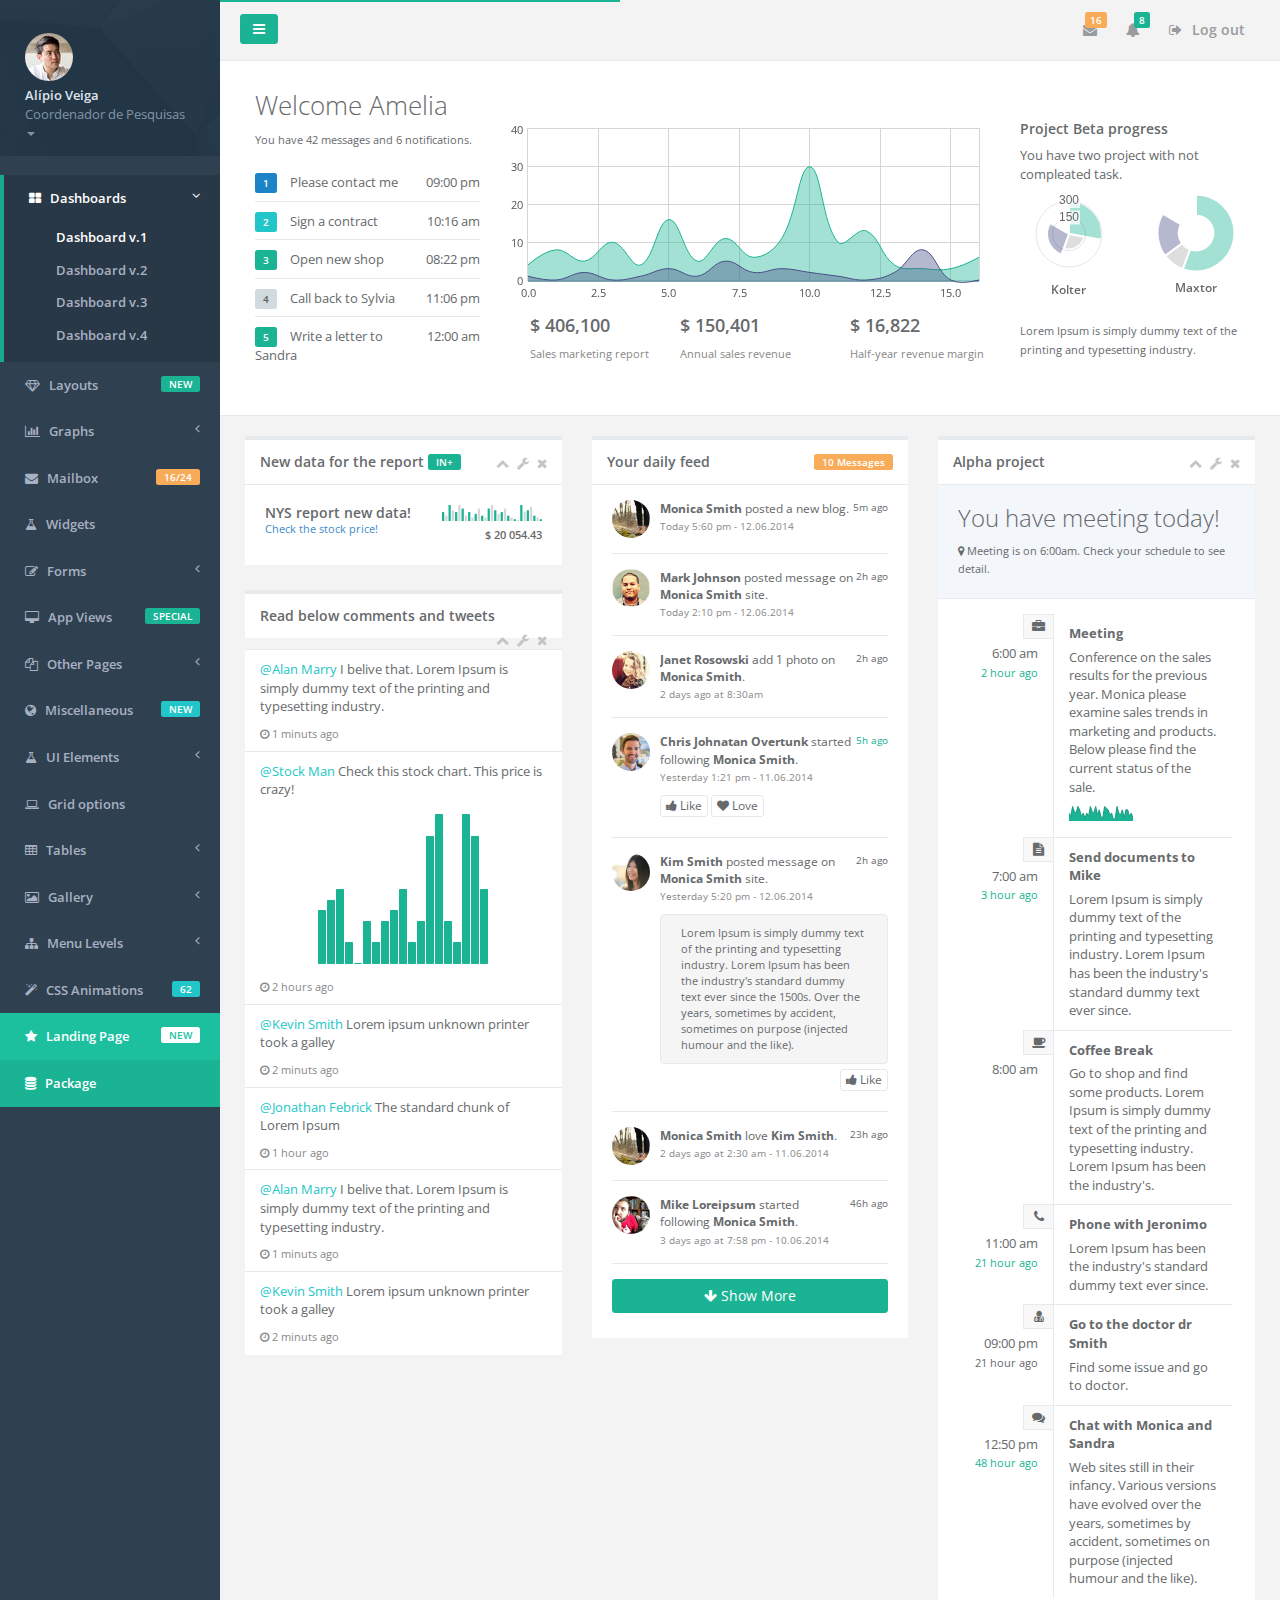
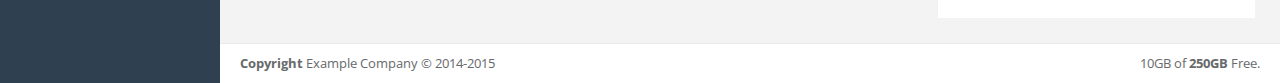
==== commit 2c32e60f: "Projeto Inicial" ====
--- a/assets/index.html
+++ b/assets/index.html
@@ -6,7 +6,7 @@
     <meta charset="utf-8">
     <meta name="viewport" content="width=device-width, initial-scale=1.0">
 
-    <title>INSPINIA | Dashboard</title>
+    <title>+P | Principal</title>
 
     <link href="css/bootstrap.min.css" rel="stylesheet">
     <link href="font-awesome/css/font-awesome.css" rel="stylesheet">
@@ -32,18 +32,18 @@
                             <img alt="image" class="img-circle" src="img/profile_small.jpg" />
                              </span>
                             <a data-toggle="dropdown" class="dropdown-toggle" href="#">
-                            <span class="clear"> <span class="block m-t-xs"> <strong class="font-bold">David Williams</strong>
-                             </span> <span class="text-muted text-xs block">Art Director <b class="caret"></b></span> </span> </a>
+                            <span class="clear"> <span class="block m-t-xs"> <strong class="font-bold">Alípio Veiga</strong>
+                             </span> <span class="text-muted text-xs block">Coordenador de Pesquisas <b class="caret"></b></span> </span> </a>
                             <ul class="dropdown-menu animated fadeInRight m-t-xs">
-                                <li><a href="profile.html">Profile</a></li>
-                                <li><a href="contacts.html">Contacts</a></li>
-                                <li><a href="mailbox.html">Mailbox</a></li>
+                                <li><a href="profile.html">Perfil</a></li>
+                                <li><a href="contacts.html">Contatos</a></li>
+                                <li><a href="mailbox.html">Email</a></li>
                                 <li class="divider"></li>
-                                <li><a href="login.html">Logout</a></li>
+                                <li><a href="login.html">Sair</a></li>
                             </ul>
                         </div>
                         <div class="logo-element">
-                            IN+
+                            +P
                         </div>
                     </li>
                     <li class="active">
@@ -211,16 +211,10 @@
         <nav class="navbar navbar-static-top" role="navigation" style="margin-bottom: 0">
         <div class="navbar-header">
             <a class="navbar-minimalize minimalize-styl-2 btn btn-primary " href="#"><i class="fa fa-bars"></i> </a>
-            <form role="search" class="navbar-form-custom" method="post" action="search_results.html">
-                <div class="form-group">
-                    <input type="text" placeholder="Search for something..." class="form-control" name="top-search" id="top-search">
-                </div>
-            </form>
+            
         </div>
             <ul class="nav navbar-top-links navbar-right">
-                <li>
-                    <span class="m-r-sm text-muted welcome-message">Welcome to INSPINIA+ Admin Theme.</span>
-                </li>
+                
                 <li class="dropdown">
                     <a class="dropdown-toggle count-info" data-toggle="dropdown" href="#">
                         <i class="fa fa-envelope"></i>  <span class="label label-warning">16</span>
@@ -809,7 +803,7 @@
                     showMethod: 'slideDown',
                     timeOut: 4000
                 };
-                toastr.success('Responsive Admin Theme', 'Welcome to INSPINIA');
+                toastr.success('Sr. Alípio', 'Bem vindo ao +Pesquisa');
 
             }, 1300);
 
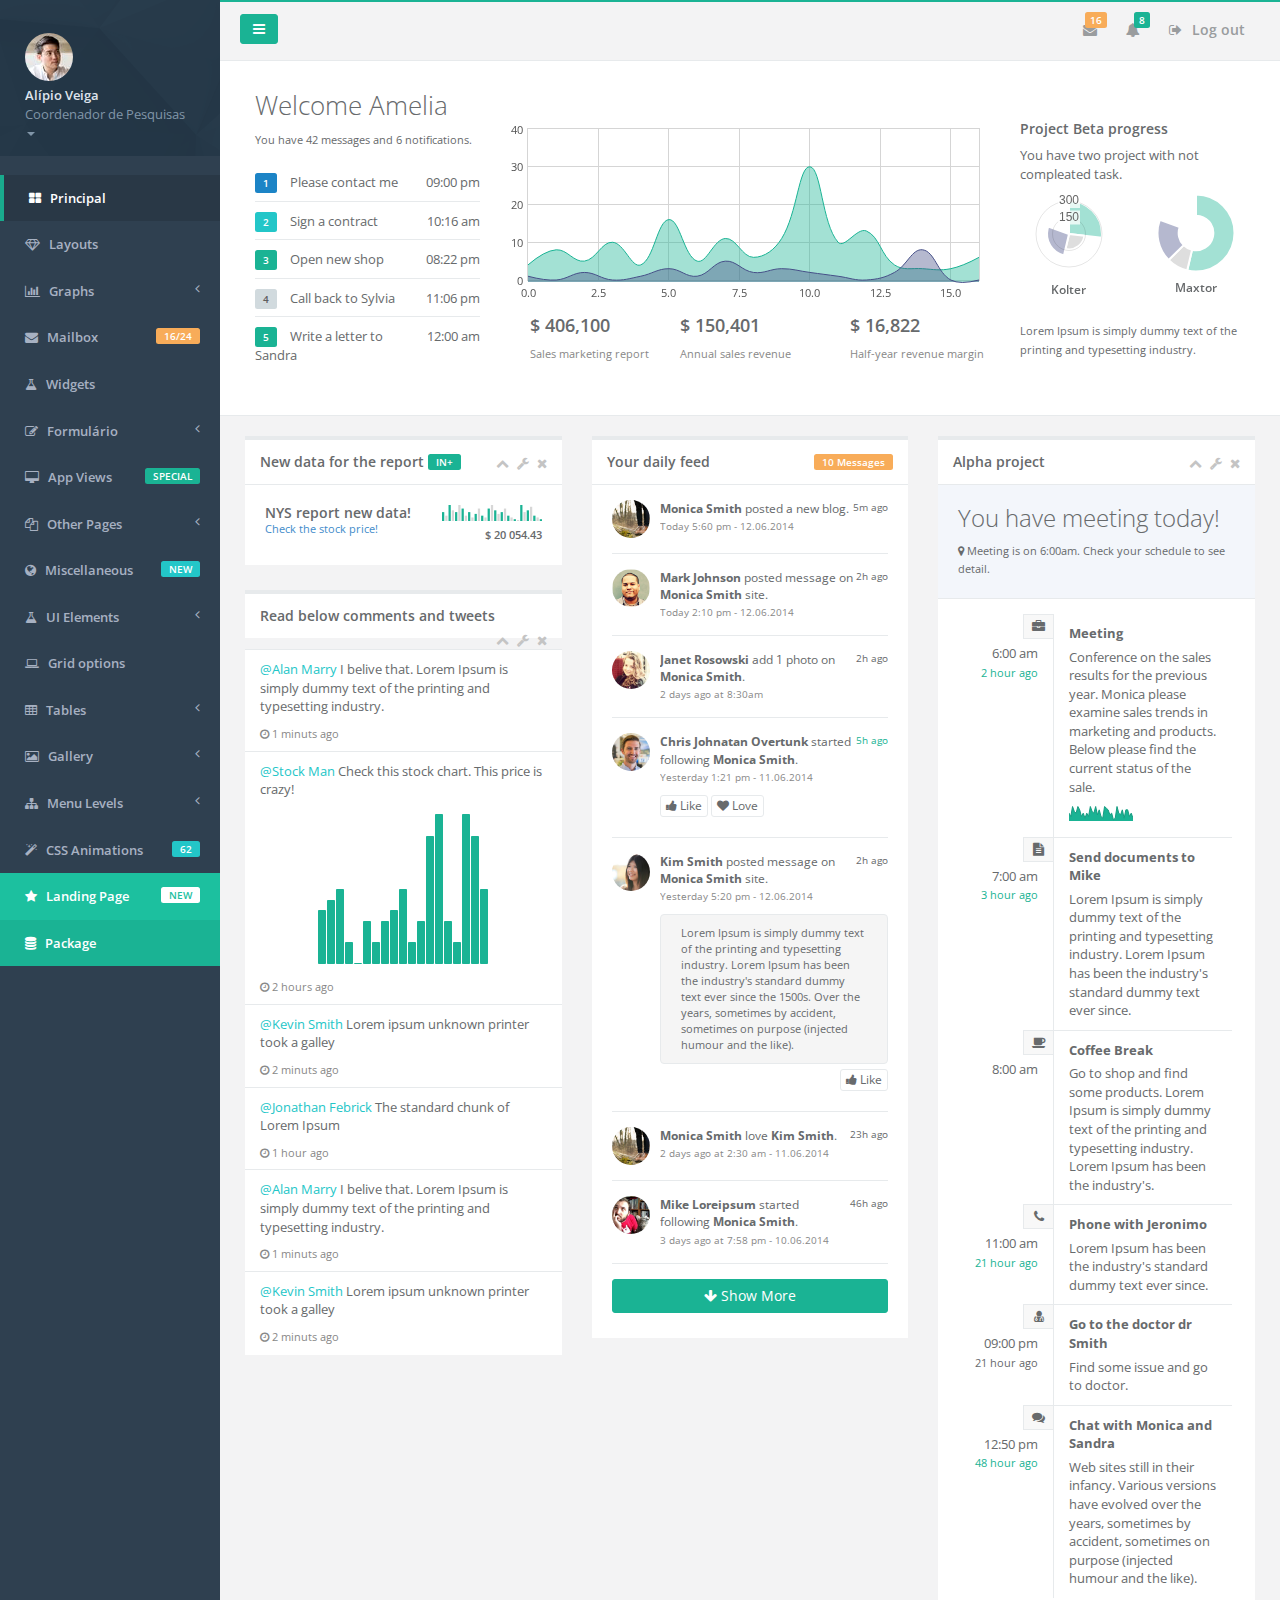
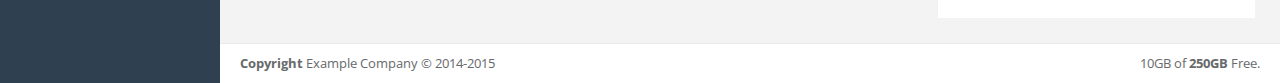
==== commit 762046ba: "Atualizações de Classes" ====
--- a/assets/index.html
+++ b/assets/index.html
@@ -47,16 +47,11 @@
                         </div>
                     </li>
                     <li class="active">
-                        <a href="index.html"><i class="fa fa-th-large"></i> <span class="nav-label">Dashboards</span> <span class="fa arrow"></span></a>
-                        <ul class="nav nav-second-level">
-                            <li class="active"><a href="index.html">Dashboard v.1</a></li>
-                            <li ><a href="dashboard_2.html">Dashboard v.2</a></li>
-                            <li ><a href="dashboard_3.html">Dashboard v.3</a></li>
-                            <li ><a href="dashboard_4_1.html">Dashboard v.4</a></li>
-                        </ul>
-                    </li>
-                    <li>
-                        <a href="layouts.html"><i class="fa fa-diamond"></i> <span class="nav-label">Layouts</span> <span class="label label-primary pull-right">NEW</span></a>
+                        <a href="index.html"><i class="fa fa-th-large"></i> <span class="nav-label">Principal</span></a>
+                        
+                    </li>
+                    <li>
+                        <a href="layouts.html"><i class="fa fa-diamond"></i> <span class="nav-label">Layouts</span></a>
                     </li>
                     <li>
                         <a href="#"><i class="fa fa-bar-chart-o"></i> <span class="nav-label">Graphs</span><span class="fa arrow"></span></a>
@@ -82,9 +77,9 @@
                         <a href="widgets.html"><i class="fa fa-flask"></i> <span class="nav-label">Widgets</span> </a>
                     </li>
                     <li>
-                        <a href="#"><i class="fa fa-edit"></i> <span class="nav-label">Forms</span><span class="fa arrow"></span></a>
+                        <a href="#"><i class="fa fa-edit"></i> <span class="nav-label">Formulário</span><span class="fa arrow"></span></a>
                         <ul class="nav nav-second-level">
-                            <li><a href="form_basic.html">Basic form</a></li>
+                            <li><a href="form_basic_unp.html">Pesquisa</a></li>
                             <li><a href="form_advanced.html">Advanced Plugins</a></li>
                             <li><a href="form_wizard.html">Wizard</a></li>
                             <li><a href="form_file_upload.html">File Upload</a></li>
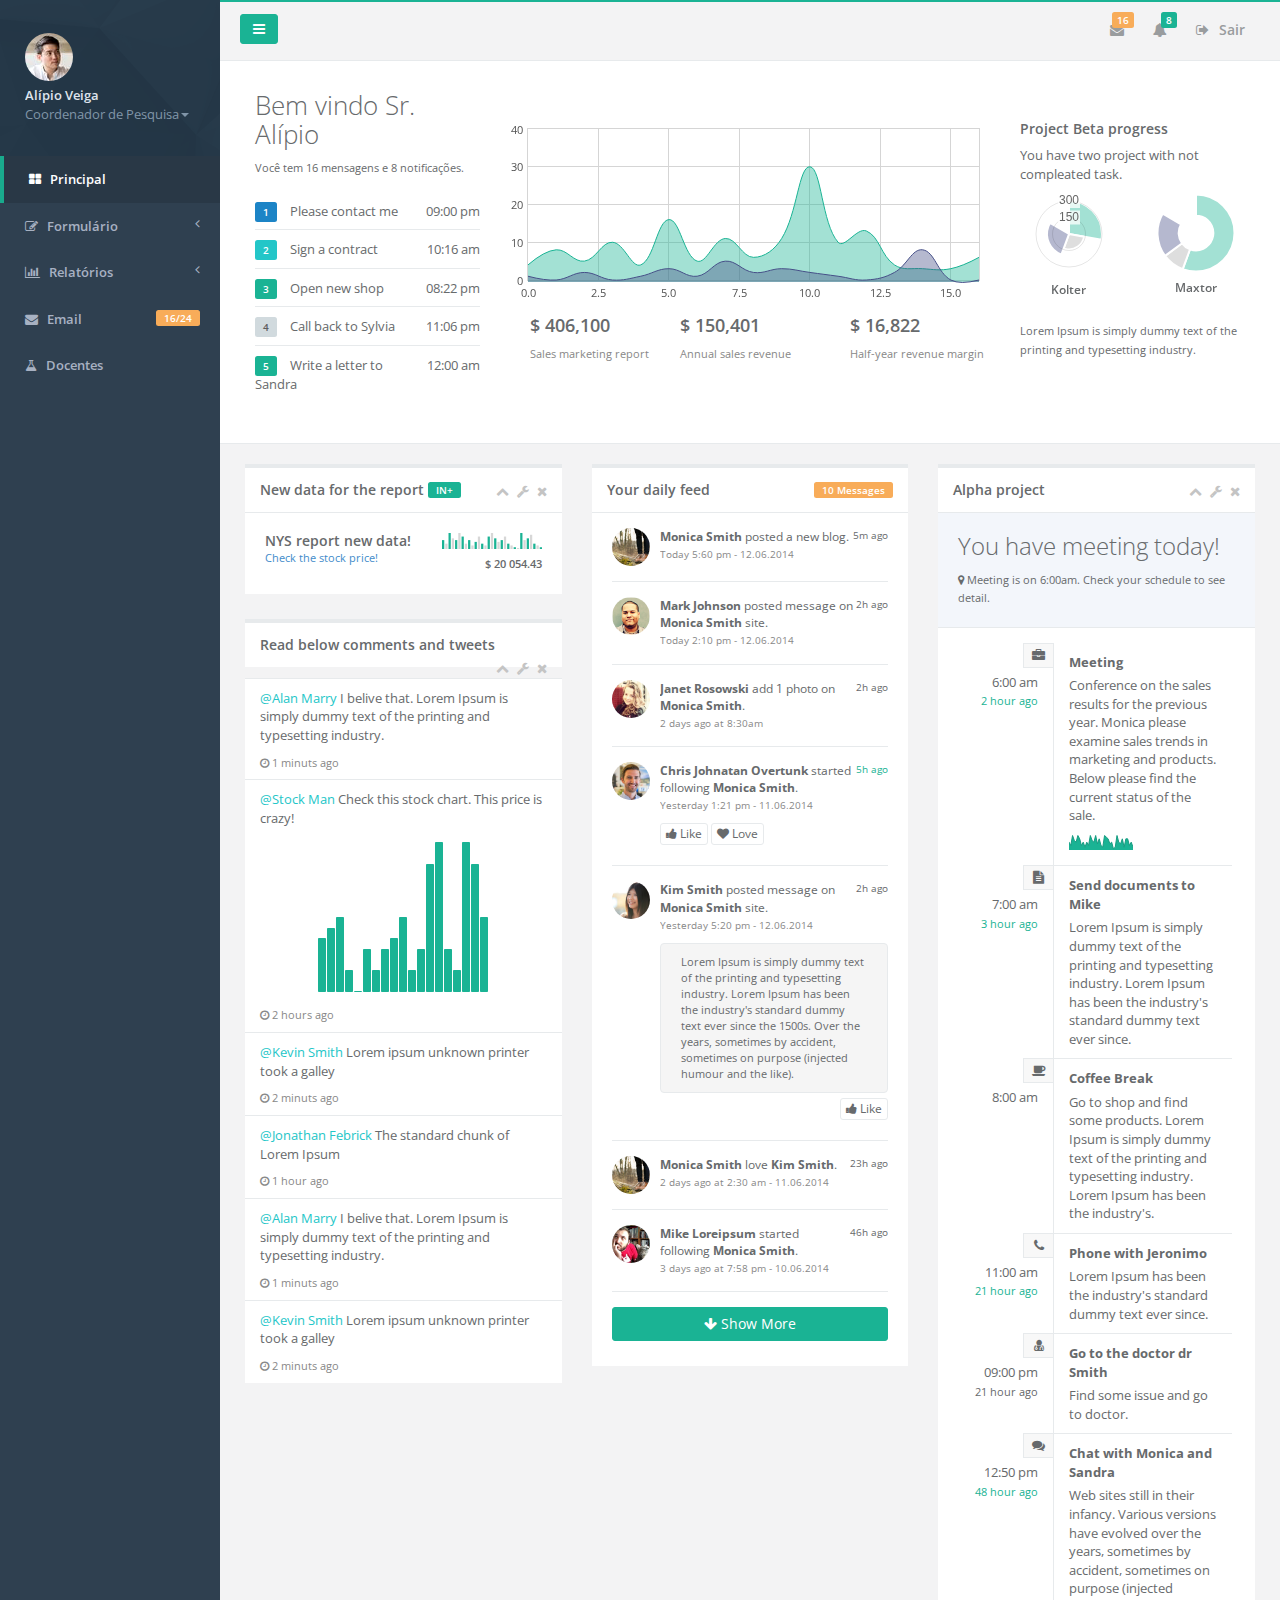
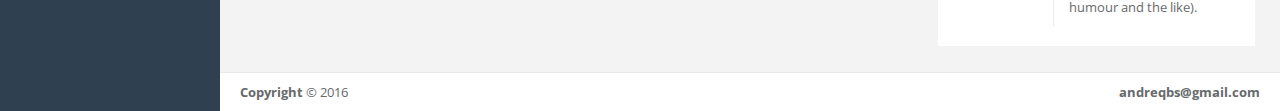
==== commit 2c8e1f68: "Atualizações de Classes" ====
--- a/assets/index.html
+++ b/assets/index.html
@@ -33,7 +33,7 @@
                              </span>
                             <a data-toggle="dropdown" class="dropdown-toggle" href="#">
                             <span class="clear"> <span class="block m-t-xs"> <strong class="font-bold">Alípio Veiga</strong>
-                             </span> <span class="text-muted text-xs block">Coordenador de Pesquisas <b class="caret"></b></span> </span> </a>
+                             </span> <span class="text-muted text-xs block">Coordenador de Pesquisa<b class="caret"></b></span> </span> </a>
                             <ul class="dropdown-menu animated fadeInRight m-t-xs">
                                 <li><a href="profile.html">Perfil</a></li>
                                 <li><a href="contacts.html">Contatos</a></li>
@@ -50,152 +50,33 @@
                         <a href="index.html"><i class="fa fa-th-large"></i> <span class="nav-label">Principal</span></a>
                         
                     </li>
-                    <li>
-                        <a href="layouts.html"><i class="fa fa-diamond"></i> <span class="nav-label">Layouts</span></a>
-                    </li>
-                    <li>
-                        <a href="#"><i class="fa fa-bar-chart-o"></i> <span class="nav-label">Graphs</span><span class="fa arrow"></span></a>
+                                        <li>
+                        <a href="#"><i class="fa fa-edit"></i> <span class="nav-label">Formulário</span><span class="fa arrow"></span></a>
                         <ul class="nav nav-second-level">
-                            <li><a href="graph_flot.html">Flot Charts</a></li>
-                            <li><a href="graph_morris.html">Morris.js Charts</a></li>
-                            <li><a href="graph_rickshaw.html">Rickshaw Charts</a></li>
-                            <li><a href="graph_chartjs.html">Chart.js</a></li>
-                            <li><a href="graph_peity.html">Peity Charts</a></li>
-                            <li><a href="graph_sparkline.html">Sparkline Charts</a></li>
+                         <li><a href="form_basic_unp.html">Pesquisa</a></li>
+                            <li><a href="#">Projeto</a></li>
                         </ul>
                     </li>
                     <li>
-                        <a href="mailbox.html"><i class="fa fa-envelope"></i> <span class="nav-label">Mailbox </span><span class="label label-warning pull-right">16/24</span></a>
+                        <a href="#"><i class="fa fa-bar-chart-o"></i> <span class="nav-label">Relatórios</span><span class="fa arrow"></span></a>
                         <ul class="nav nav-second-level">
-                            <li><a href="mailbox.html">Inbox</a></li>
-                            <li><a href="mail_detail.html">Email view</a></li>
-                            <li><a href="mail_compose.html">Compose email</a></li>
-                            <li><a href="email_template.html">Email templates</a></li>
+                            <li><a href="graph_flot.html">Enviar</a></li>
+                            <li><a href="graph_morris.html">Vizualizar</a></li>
                         </ul>
                     </li>
                     <li>
-                        <a href="widgets.html"><i class="fa fa-flask"></i> <span class="nav-label">Widgets</span> </a>
-                    </li>
-                    <li>
-                        <a href="#"><i class="fa fa-edit"></i> <span class="nav-label">Formulário</span><span class="fa arrow"></span></a>
+                        <a href="mailbox.html"><i class="fa fa-envelope"></i> <span class="nav-label">Email </span><span class="label label-warning pull-right">16/24</span></a>
                         <ul class="nav nav-second-level">
-                            <li><a href="form_basic_unp.html">Pesquisa</a></li>
-                            <li><a href="form_advanced.html">Advanced Plugins</a></li>
-                            <li><a href="form_wizard.html">Wizard</a></li>
-                            <li><a href="form_file_upload.html">File Upload</a></li>
-                            <li><a href="form_editors.html">Text Editor</a></li>
+                            <li><a href="mailbox.html">Caixa de Entrada</a></li>
+                            <li><a href="mail_detail.html">Vizualizar email</a></li>
+                            <li><a href="mail_compose.html">Escrever email</a></li>
                         </ul>
                     </li>
-                    <li>
-                        <a href="#"><i class="fa fa-desktop"></i> <span class="nav-label">App Views</span>  <span class="pull-right label label-primary">SPECIAL</span></a>
-                        <ul class="nav nav-second-level">
-                            <li><a href="contacts.html">Contacts</a></li>
-                            <li><a href="profile.html">Profile</a></li>
-                            <li><a href="projects.html">Projects</a></li>
-                            <li><a href="project_detail.html">Project detail</a></li>
-                            <li><a href="file_manager.html">File manager</a></li>
-                            <li><a href="calendar.html">Calendar</a></li>
-                            <li><a href="faq.html">FAQ</a></li>
-                            <li><a href="timeline.html">Timeline</a></li>
-                            <li><a href="pin_board.html">Pin board</a></li>
-                        </ul>
+
+                                       <li>
+                        <a href="contacts.html"><i class="fa fa-flask"></i> <span class="nav-label">Docentes</span> </a>
                     </li>
-                    <li>
-                        <a href="#"><i class="fa fa-files-o"></i> <span class="nav-label">Other Pages</span><span class="fa arrow"></span></a>
-                        <ul class="nav nav-second-level">
-                            <li><a href="search_results.html">Search results</a></li>
-                            <li><a href="lockscreen.html">Lockscreen</a></li>
-                            <li><a href="invoice.html">Invoice</a></li>
-                            <li><a href="login.html">Login</a></li>
-                            <li><a href="login_two_columns.html">Login v.2</a></li>
-                            <li><a href="register.html">Register</a></li>
-                            <li><a href="404.html">404 Page</a></li>
-                            <li><a href="500.html">500 Page</a></li>
-                            <li><a href="empty_page.html">Empty page</a></li>
-                        </ul>
-                    </li>
-                    <li>
-                        <a href="#"><i class="fa fa-globe"></i> <span class="nav-label">Miscellaneous</span><span class="label label-info pull-right">NEW</span></a>
-                        <ul class="nav nav-second-level">
-                            <li><a href="toastr_notifications.html">Notification</a></li>
-                            <li><a href="nestable_list.html">Nestable list</a></li>
-                            <li><a href="timeline_2.html">Timeline v.2</a></li>
-                            <li><a href="forum_main.html">Forum view</a></li>
-                            <li><a href="google_maps.html">Google maps</a></li>
-                            <li><a href="code_editor.html">Code editor</a></li>
-                            <li><a href="modal_window.html">Modal window</a></li>
-                            <li><a href="validation.html">Validation</a></li>
-                            <li><a href="tree_view.html">Tree view</a></li>
-                            <li><a href="chat_view.html">Chat view</a></li>
-                        </ul>
-                    </li>
-                    <li>
-                        <a href="#"><i class="fa fa-flask"></i> <span class="nav-label">UI Elements</span><span class="fa arrow"></span></a>
-                        <ul class="nav nav-second-level">
-                            <li><a href="typography.html">Typography</a></li>
-                            <li><a href="icons.html">Icons</a></li>
-                            <li><a href="draggable_panels.html">Draggable Panels</a></li>
-                            <li><a href="buttons.html">Buttons</a></li>
-                            <li><a href="video.html">Video</a></li>
-                            <li><a href="tabs_panels.html">Tabs & Panels</a></li>
-                            <li><a href="notifications.html">Notifications & Tooltips</a></li>
-                            <li><a href="badges_labels.html">Badges, Labels, Progress</a></li>
-                        </ul>
-                    </li>
-
-                    <li>
-                        <a href="grid_options.html"><i class="fa fa-laptop"></i> <span class="nav-label">Grid options</span></a>
-                    </li>
-                    <li>
-                        <a href="#"><i class="fa fa-table"></i> <span class="nav-label">Tables</span><span class="fa arrow"></span></a>
-                        <ul class="nav nav-second-level">
-                            <li><a href="table_basic.html">Static Tables</a></li>
-                            <li><a href="table_data_tables.html">Data Tables</a></li>
-                            <li><a href="jq_grid.html">jqGrid</a></li>
-                        </ul>
-                    </li>
-                    <li>
-                        <a href="#"><i class="fa fa-picture-o"></i> <span class="nav-label">Gallery</span><span class="fa arrow"></span></a>
-                        <ul class="nav nav-second-level">
-                            <li><a href="basic_gallery.html">Lightbox Gallery</a></li>
-                            <li><a href="carousel.html">Bootstrap Carusela</a></li>
-
-                        </ul>
-                    </li>
-                    <li>
-                        <a href="#"><i class="fa fa-sitemap"></i> <span class="nav-label">Menu Levels </span><span class="fa arrow"></span></a>
-                        <ul class="nav nav-second-level">
-                            <li>
-                                <a href="#">Third Level <span class="fa arrow"></span></a>
-                                <ul class="nav nav-third-level">
-                                    <li>
-                                        <a href="#">Third Level Item</a>
-                                    </li>
-                                    <li>
-                                        <a href="#">Third Level Item</a>
-                                    </li>
-                                    <li>
-                                        <a href="#">Third Level Item</a>
-                                    </li>
-
-                                </ul>
-                            </li>
-                            <li><a href="#">Second Level Item</a></li>
-                            <li>
-                                <a href="#">Second Level Item</a></li>
-                            <li>
-                                <a href="#">Second Level Item</a></li>
-                        </ul>
-                    </li>
-                    <li>
-                        <a href="css_animation.html"><i class="fa fa-magic"></i> <span class="nav-label">CSS Animations </span><span class="label label-info pull-right">62</span></a>
-                    </li>
-                    <li class="landing_link">
-                        <a target="_blank" href="Landing_page/index.html"><i class="fa fa-star"></i> <span class="nav-label">Landing Page</span> <span class="label label-warning pull-right">NEW</span></a>
-                    </li>
-                    <li class="special_link">
-                        <a href="package.html"><i class="fa fa-database"></i> <span class="nav-label">Package</span></a>
-                    </li>
+                    
                 </ul>
 
             </div>
@@ -221,9 +102,9 @@
                                     <img alt="image" class="img-circle" src="img/a7.jpg">
                                 </a>
                                 <div class="media-body">
-                                    <small class="pull-right">46h ago</small>
-                                    <strong>Mike Loreipsum</strong> started following <strong>Monica Smith</strong>. <br>
-                                    <small class="text-muted">3 days ago at 7:58 pm - 10.06.2014</small>
+                                    <small class="pull-right">46h atrás</small>
+                                    <strong>André Quintiliano</strong> submeteu um <strong>projeto</strong>. <br>
+                                    <small class="text-muted">3 dias atrás as 7:58 pm - 10.11.2016</small>
                                 </div>
                             </div>
                         </li>
@@ -234,9 +115,9 @@
                                     <img alt="image" class="img-circle" src="img/a4.jpg">
                                 </a>
                                 <div class="media-body ">
-                                    <small class="pull-right text-navy">5h ago</small>
-                                    <strong>Chris Johnatan Overtunk</strong> started following <strong>Monica Smith</strong>. <br>
-                                    <small class="text-muted">Yesterday 1:21 pm - 11.06.2014</small>
+                                    <small class="pull-right text-navy">5h atrás</small>
+                                    <strong>Janusa Soares</strong> enviou um <strong>relatório</strong>. <br>
+                                    <small class="text-muted">Ontem 1:21 pm - 15.11.2016</small>
                                 </div>
                             </div>
                         </li>
@@ -247,9 +128,9 @@
                                     <img alt="image" class="img-circle" src="img/profile.jpg">
                                 </a>
                                 <div class="media-body ">
-                                    <small class="pull-right">23h ago</small>
+                                    <small class="pull-right">23h atrás</small>
                                     <strong>Monica Smith</strong> love <strong>Kim Smith</strong>. <br>
-                                    <small class="text-muted">2 days ago at 2:30 am - 11.06.2014</small>
+                                    <small class="text-muted">2 dias atrás as 2:30 am - 14.11.2016</small>
                                 </div>
                             </div>
                         </li>
@@ -257,7 +138,7 @@
                         <li>
                             <div class="text-center link-block">
                                 <a href="mailbox.html">
-                                    <i class="fa fa-envelope"></i> <strong>Read All Messages</strong>
+                                    <i class="fa fa-envelope"></i> <strong>Ler todas</strong>
                                 </a>
                             </div>
                         </li>
@@ -271,8 +152,8 @@
                         <li>
                             <a href="mailbox.html">
                                 <div>
-                                    <i class="fa fa-envelope fa-fw"></i> You have 16 messages
-                                    <span class="pull-right text-muted small">4 minutes ago</span>
+                                    <i class="fa fa-envelope fa-fw"></i> Você tem 16 novos projetos
+                                    <span class="pull-right text-muted small">4 minutos atrás</span>
                                 </div>
                             </a>
                         </li>
@@ -281,7 +162,7 @@
                             <a href="profile.html">
                                 <div>
                                     <i class="fa fa-twitter fa-fw"></i> 3 New Followers
-                                    <span class="pull-right text-muted small">12 minutes ago</span>
+                                    <span class="pull-right text-muted small">12 minutos atrás</span>
                                 </div>
                             </a>
                         </li>
@@ -290,7 +171,7 @@
                             <a href="grid_options.html">
                                 <div>
                                     <i class="fa fa-upload fa-fw"></i> Server Rebooted
-                                    <span class="pull-right text-muted small">4 minutes ago</span>
+                                    <span class="pull-right text-muted small">4 minutos atrás</span>
                                 </div>
                             </a>
                         </li>
@@ -298,7 +179,7 @@
                         <li>
                             <div class="text-center link-block">
                                 <a href="notifications.html">
-                                    <strong>See All Alerts</strong>
+                                    <strong>Ver todos alertas</strong>
                                     <i class="fa fa-angle-right"></i>
                                 </a>
                             </div>
@@ -309,7 +190,7 @@
 
                 <li>
                     <a href="login.html">
-                        <i class="fa fa-sign-out"></i> Log out
+                        <i class="fa fa-sign-out"></i> Sair
                     </a>
                 </li>
             </ul>
@@ -319,8 +200,8 @@
                 <div class="row  border-bottom white-bg dashboard-header">
 
                     <div class="col-sm-3">
-                        <h2>Welcome Amelia</h2>
-                        <small>You have 42 messages and 6 notifications.</small>
+                        <h2>Bem vindo Sr. Alípio</h2>
+                        <small>Você tem 16 mensagens e 8 notificações.</small>
                         <ul class="list-group clear-list m-t">
                             <li class="list-group-item fist-item">
                                 <span class="pull-right">
@@ -737,10 +618,10 @@
                 </div>
                 <div class="footer">
                     <div class="pull-right">
-                        10GB of <strong>250GB</strong> Free.
+                        <strong>andreqbs@gmail.com</strong>
                     </div>
                     <div>
-                        <strong>Copyright</strong> Example Company &copy; 2014-2015
+                        <strong>Copyright</strong> &copy; 2016
                     </div>
                 </div>
             </div>
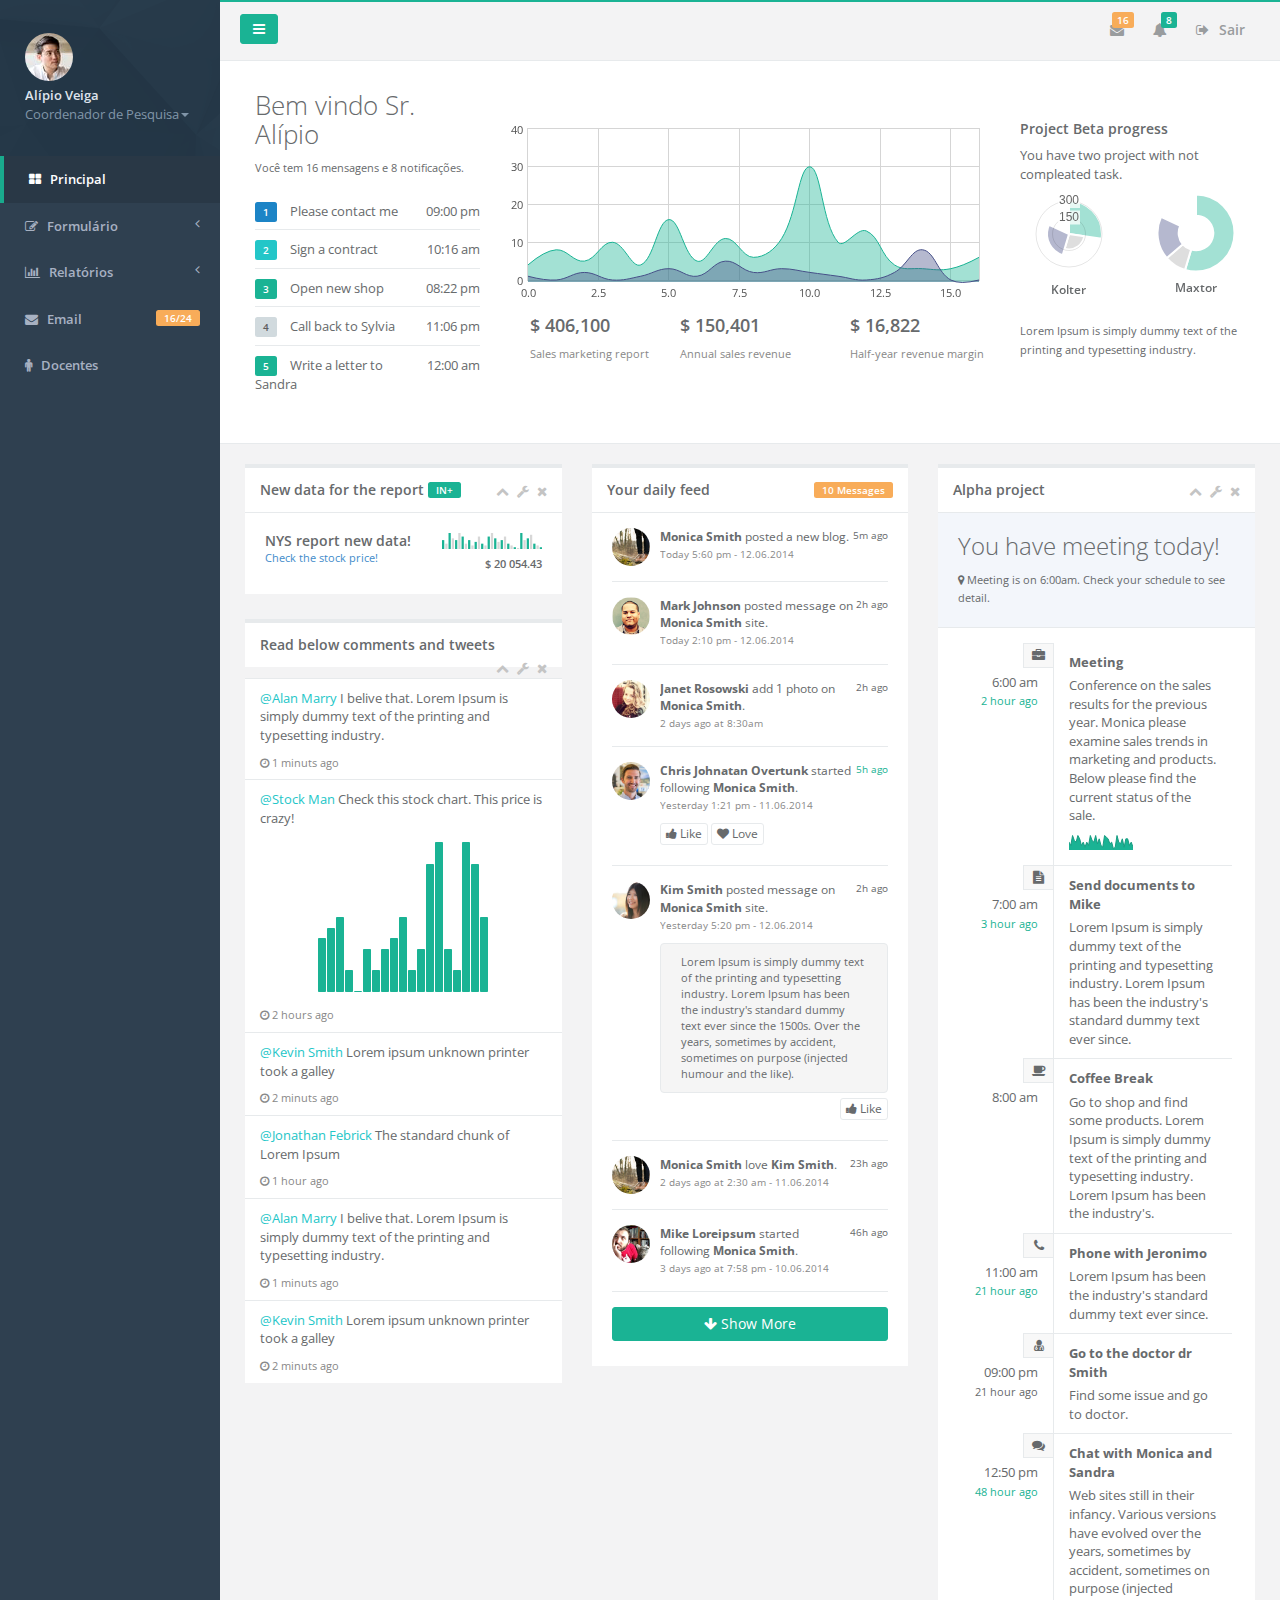
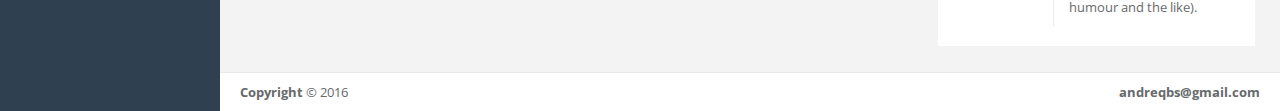
==== commit 2a1b6def: "Atualizações de Classes" ====
--- a/assets/index.html
+++ b/assets/index.html
@@ -1,202 +1,202 @@
 <!DOCTYPE html>
 <html>
 
-<head>
-
-    <meta charset="utf-8">
-    <meta name="viewport" content="width=device-width, initial-scale=1.0">
-
-    <title>+P | Principal</title>
-
-    <link href="css/bootstrap.min.css" rel="stylesheet">
-    <link href="font-awesome/css/font-awesome.css" rel="stylesheet">
-
-    <!-- Toastr style -->
-    <link href="css/plugins/toastr/toastr.min.css" rel="stylesheet">
-
-    <!-- Gritter -->
-    <link href="js/plugins/gritter/jquery.gritter.css" rel="stylesheet">
-
-    <link href="css/animate.css" rel="stylesheet">
-    <link href="css/style.css" rel="stylesheet">
-
-</head>
-
-<body>
-    <div id="wrapper">
-        <nav class="navbar-default navbar-static-side" role="navigation">
-            <div class="sidebar-collapse">
-                <ul class="nav" id="side-menu">
-                    <li class="nav-header">
-                        <div class="dropdown profile-element"> <span>
-                            <img alt="image" class="img-circle" src="img/profile_small.jpg" />
-                             </span>
-                            <a data-toggle="dropdown" class="dropdown-toggle" href="#">
-                            <span class="clear"> <span class="block m-t-xs"> <strong class="font-bold">Alípio Veiga</strong>
-                             </span> <span class="text-muted text-xs block">Coordenador de Pesquisa<b class="caret"></b></span> </span> </a>
-                            <ul class="dropdown-menu animated fadeInRight m-t-xs">
-                                <li><a href="profile.html">Perfil</a></li>
-                                <li><a href="contacts.html">Contatos</a></li>
-                                <li><a href="mailbox.html">Email</a></li>
-                                <li class="divider"></li>
-                                <li><a href="login.html">Sair</a></li>
+    <head>
+
+        <meta charset="utf-8">
+        <meta name="viewport" content="width=device-width, initial-scale=1.0">
+
+        <title>+P | Principal</title>
+
+        <link href="css/bootstrap.min.css" rel="stylesheet">
+        <link href="font-awesome/css/font-awesome.css" rel="stylesheet">
+
+        <!-- Toastr style -->
+        <link href="css/plugins/toastr/toastr.min.css" rel="stylesheet">
+
+        <!-- Gritter -->
+        <link href="js/plugins/gritter/jquery.gritter.css" rel="stylesheet">
+
+        <link href="css/animate.css" rel="stylesheet">
+        <link href="css/style.css" rel="stylesheet">
+
+    </head>
+
+    <body>
+        <div id="wrapper">
+            <nav class="navbar-default navbar-static-side" role="navigation">
+                <div class="sidebar-collapse">
+                    <ul class="nav" id="side-menu">
+                        <li class="nav-header">
+                            <div class="dropdown profile-element"> <span>
+                                    <img alt="image" class="img-circle" src="img/profile_small.jpg" />
+                                </span>
+                                <a data-toggle="dropdown" class="dropdown-toggle" href="#">
+                                    <span class="clear"> <span class="block m-t-xs"> <strong class="font-bold">Alípio Veiga</strong>
+                                        </span> <span class="text-muted text-xs block">Coordenador de Pesquisa<b class="caret"></b></span> </span> </a>
+                                <ul class="dropdown-menu animated fadeInRight m-t-xs">
+                                    <li><a href="profile.html">Perfil</a></li>
+                                    <li><a href="contacts.html">Contatos</a></li>
+                                    <li><a href="mailbox.html">Email</a></li>
+                                    <li class="divider"></li>
+                                    <li><a href="login.html">Sair</a></li>
+                                </ul>
+                            </div>
+                            <div class="logo-element">
+                                +P
+                            </div>
+                        </li>
+                        <li class="active">
+                            <a href="index.html"><i class="fa fa-th-large"></i> <span class="nav-label">Principal</span></a>
+
+                        </li>
+                        <li>
+                            <a href="#"><i class="fa fa-edit"></i> <span class="nav-label">Formulário</span><span class="fa arrow"></span></a>
+                            <ul class="nav nav-second-level">
+                                <li><a href="form_basic_unp.html">Pesquisa</a></li>
+                                <li><a href="#">Projeto</a></li>
                             </ul>
+                        </li>
+                        <li>
+                            <a href="#"><i class="fa fa-bar-chart-o"></i> <span class="nav-label">Relatórios</span><span class="fa arrow"></span></a>
+                            <ul class="nav nav-second-level">
+                                <li><a href="#">Enviar</a></li>
+                                <li><a href="graph_flot.html">Visualizar</a></li>
+                            </ul>
+                        </li>
+                        <li>
+                            <a href="mailbox.html"><i class="fa fa-envelope"></i> <span class="nav-label">Email </span><span class="label label-warning pull-right">16/24</span></a>
+                            <ul class="nav nav-second-level">
+                                <li><a href="mailbox.html">Caixa de Entrada</a></li>
+                                <li><a href="#">Visualizar email</a></li>
+                                <li><a href="#">Escrever email</a></li>
+                            </ul>
+                        </li>
+
+                        <li>
+                            <a href="contacts.html"><i class="fa fa-male"></i> <span class="nav-label">Docentes</span> </a>
+                        </li>
+
+                    </ul>
+
+                </div>
+            </nav>
+
+            <div id="page-wrapper" class="gray-bg dashbard-1">
+                <div class="row border-bottom">
+                    <nav class="navbar navbar-static-top" role="navigation" style="margin-bottom: 0">
+                        <div class="navbar-header">
+                            <a class="navbar-minimalize minimalize-styl-2 btn btn-primary " href="#"><i class="fa fa-bars"></i> </a>
+
                         </div>
-                        <div class="logo-element">
-                            +P
-                        </div>
-                    </li>
-                    <li class="active">
-                        <a href="index.html"><i class="fa fa-th-large"></i> <span class="nav-label">Principal</span></a>
-                        
-                    </li>
-                                        <li>
-                        <a href="#"><i class="fa fa-edit"></i> <span class="nav-label">Formulário</span><span class="fa arrow"></span></a>
-                        <ul class="nav nav-second-level">
-                         <li><a href="form_basic_unp.html">Pesquisa</a></li>
-                            <li><a href="#">Projeto</a></li>
+                        <ul class="nav navbar-top-links navbar-right">
+
+                            <li class="dropdown">
+                                <a class="dropdown-toggle count-info" data-toggle="dropdown" href="#">
+                                    <i class="fa fa-envelope"></i>  <span class="label label-warning">16</span>
+                                </a>
+                                <ul class="dropdown-menu dropdown-messages">
+                                    <li>
+                                        <div class="dropdown-messages-box">
+                                            <a href="profile.html" class="pull-left">
+                                                <img alt="image" class="img-circle" src="img/a7.jpg">
+                                            </a>
+                                            <div class="media-body">
+                                                <small class="pull-right">46h atrás</small>
+                                                <strong>André Quintiliano</strong> submeteu um <strong>projeto</strong>. <br>
+                                                <small class="text-muted">3 dias atrás as 7:58 pm - 10.11.2016</small>
+                                            </div>
+                                        </div>
+                                    </li>
+                                    <li class="divider"></li>
+                                    <li>
+                                        <div class="dropdown-messages-box">
+                                            <a href="profile.html" class="pull-left">
+                                                <img alt="image" class="img-circle" src="img/a4.jpg">
+                                            </a>
+                                            <div class="media-body ">
+                                                <small class="pull-right text-navy">5h atrás</small>
+                                                <strong>Janusa Soares</strong> enviou um <strong>relatório</strong>. <br>
+                                                <small class="text-muted">Ontem 1:21 pm - 15.11.2016</small>
+                                            </div>
+                                        </div>
+                                    </li>
+                                    <li class="divider"></li>
+                                    <li>
+                                        <div class="dropdown-messages-box">
+                                            <a href="profile.html" class="pull-left">
+                                                <img alt="image" class="img-circle" src="img/profile.jpg">
+                                            </a>
+                                            <div class="media-body ">
+                                                <small class="pull-right">23h atrás</small>
+                                                <strong>Monica Smith</strong> love <strong>Kim Smith</strong>. <br>
+                                                <small class="text-muted">2 dias atrás as 2:30 am - 14.11.2016</small>
+                                            </div>
+                                        </div>
+                                    </li>
+                                    <li class="divider"></li>
+                                    <li>
+                                        <div class="text-center link-block">
+                                            <a href="mailbox.html">
+                                                <i class="fa fa-envelope"></i> <strong>Ler todas</strong>
+                                            </a>
+                                        </div>
+                                    </li>
+                                </ul>
+                            </li>
+                            <li class="dropdown">
+                                <a class="dropdown-toggle count-info" data-toggle="dropdown" href="#">
+                                    <i class="fa fa-bell"></i>  <span class="label label-primary">8</span>
+                                </a>
+                                <ul class="dropdown-menu dropdown-alerts">
+                                    <li>
+                                        <a href="mailbox.html">
+                                            <div>
+                                                <i class="fa fa-envelope fa-fw"></i> Você tem 16 novos projetos
+                                                <span class="pull-right text-muted small">4 minutos atrás</span>
+                                            </div>
+                                        </a>
+                                    </li>
+                                    <li class="divider"></li>
+                                    <li>
+                                        <a href="profile.html">
+                                            <div>
+                                                <i class="fa fa-twitter fa-fw"></i> 3 New Followers
+                                                <span class="pull-right text-muted small">12 minutos atrás</span>
+                                            </div>
+                                        </a>
+                                    </li>
+                                    <li class="divider"></li>
+                                    <li>
+                                        <a href="grid_options.html">
+                                            <div>
+                                                <i class="fa fa-upload fa-fw"></i> Server Rebooted
+                                                <span class="pull-right text-muted small">4 minutos atrás</span>
+                                            </div>
+                                        </a>
+                                    </li>
+                                    <li class="divider"></li>
+                                    <li>
+                                        <div class="text-center link-block">
+                                            <a href="notifications.html">
+                                                <strong>Ver todos alertas</strong>
+                                                <i class="fa fa-angle-right"></i>
+                                            </a>
+                                        </div>
+                                    </li>
+                                </ul>
+                            </li>
+
+
+                            <li>
+                                <a href="login.html">
+                                    <i class="fa fa-sign-out"></i> Sair
+                                </a>
+                            </li>
                         </ul>
-                    </li>
-                    <li>
-                        <a href="#"><i class="fa fa-bar-chart-o"></i> <span class="nav-label">Relatórios</span><span class="fa arrow"></span></a>
-                        <ul class="nav nav-second-level">
-                            <li><a href="graph_flot.html">Enviar</a></li>
-                            <li><a href="graph_morris.html">Vizualizar</a></li>
-                        </ul>
-                    </li>
-                    <li>
-                        <a href="mailbox.html"><i class="fa fa-envelope"></i> <span class="nav-label">Email </span><span class="label label-warning pull-right">16/24</span></a>
-                        <ul class="nav nav-second-level">
-                            <li><a href="mailbox.html">Caixa de Entrada</a></li>
-                            <li><a href="mail_detail.html">Vizualizar email</a></li>
-                            <li><a href="mail_compose.html">Escrever email</a></li>
-                        </ul>
-                    </li>
-
-                                       <li>
-                        <a href="contacts.html"><i class="fa fa-flask"></i> <span class="nav-label">Docentes</span> </a>
-                    </li>
-                    
-                </ul>
-
-            </div>
-        </nav>
-
-        <div id="page-wrapper" class="gray-bg dashbard-1">
-        <div class="row border-bottom">
-        <nav class="navbar navbar-static-top" role="navigation" style="margin-bottom: 0">
-        <div class="navbar-header">
-            <a class="navbar-minimalize minimalize-styl-2 btn btn-primary " href="#"><i class="fa fa-bars"></i> </a>
-            
-        </div>
-            <ul class="nav navbar-top-links navbar-right">
-                
-                <li class="dropdown">
-                    <a class="dropdown-toggle count-info" data-toggle="dropdown" href="#">
-                        <i class="fa fa-envelope"></i>  <span class="label label-warning">16</span>
-                    </a>
-                    <ul class="dropdown-menu dropdown-messages">
-                        <li>
-                            <div class="dropdown-messages-box">
-                                <a href="profile.html" class="pull-left">
-                                    <img alt="image" class="img-circle" src="img/a7.jpg">
-                                </a>
-                                <div class="media-body">
-                                    <small class="pull-right">46h atrás</small>
-                                    <strong>André Quintiliano</strong> submeteu um <strong>projeto</strong>. <br>
-                                    <small class="text-muted">3 dias atrás as 7:58 pm - 10.11.2016</small>
-                                </div>
-                            </div>
-                        </li>
-                        <li class="divider"></li>
-                        <li>
-                            <div class="dropdown-messages-box">
-                                <a href="profile.html" class="pull-left">
-                                    <img alt="image" class="img-circle" src="img/a4.jpg">
-                                </a>
-                                <div class="media-body ">
-                                    <small class="pull-right text-navy">5h atrás</small>
-                                    <strong>Janusa Soares</strong> enviou um <strong>relatório</strong>. <br>
-                                    <small class="text-muted">Ontem 1:21 pm - 15.11.2016</small>
-                                </div>
-                            </div>
-                        </li>
-                        <li class="divider"></li>
-                        <li>
-                            <div class="dropdown-messages-box">
-                                <a href="profile.html" class="pull-left">
-                                    <img alt="image" class="img-circle" src="img/profile.jpg">
-                                </a>
-                                <div class="media-body ">
-                                    <small class="pull-right">23h atrás</small>
-                                    <strong>Monica Smith</strong> love <strong>Kim Smith</strong>. <br>
-                                    <small class="text-muted">2 dias atrás as 2:30 am - 14.11.2016</small>
-                                </div>
-                            </div>
-                        </li>
-                        <li class="divider"></li>
-                        <li>
-                            <div class="text-center link-block">
-                                <a href="mailbox.html">
-                                    <i class="fa fa-envelope"></i> <strong>Ler todas</strong>
-                                </a>
-                            </div>
-                        </li>
-                    </ul>
-                </li>
-                <li class="dropdown">
-                    <a class="dropdown-toggle count-info" data-toggle="dropdown" href="#">
-                        <i class="fa fa-bell"></i>  <span class="label label-primary">8</span>
-                    </a>
-                    <ul class="dropdown-menu dropdown-alerts">
-                        <li>
-                            <a href="mailbox.html">
-                                <div>
-                                    <i class="fa fa-envelope fa-fw"></i> Você tem 16 novos projetos
-                                    <span class="pull-right text-muted small">4 minutos atrás</span>
-                                </div>
-                            </a>
-                        </li>
-                        <li class="divider"></li>
-                        <li>
-                            <a href="profile.html">
-                                <div>
-                                    <i class="fa fa-twitter fa-fw"></i> 3 New Followers
-                                    <span class="pull-right text-muted small">12 minutos atrás</span>
-                                </div>
-                            </a>
-                        </li>
-                        <li class="divider"></li>
-                        <li>
-                            <a href="grid_options.html">
-                                <div>
-                                    <i class="fa fa-upload fa-fw"></i> Server Rebooted
-                                    <span class="pull-right text-muted small">4 minutos atrás</span>
-                                </div>
-                            </a>
-                        </li>
-                        <li class="divider"></li>
-                        <li>
-                            <div class="text-center link-block">
-                                <a href="notifications.html">
-                                    <strong>Ver todos alertas</strong>
-                                    <i class="fa fa-angle-right"></i>
-                                </a>
-                            </div>
-                        </li>
-                    </ul>
-                </li>
-
-
-                <li>
-                    <a href="login.html">
-                        <i class="fa fa-sign-out"></i> Sair
-                    </a>
-                </li>
-            </ul>
-
-        </nav>
-        </div>
+
+                    </nav>
+                </div>
                 <div class="row  border-bottom white-bg dashboard-header">
 
                     <div class="col-sm-3">
@@ -242,8 +242,8 @@
                         <div class="row text-left">
                             <div class="col-xs-4">
                                 <div class=" m-l-md">
-                                <span class="h4 font-bold m-t block">$ 406,100</span>
-                                <small class="text-muted m-b block">Sales marketing report</small>
+                                    <span class="h4 font-bold m-t block">$ 406,100</span>
+                                    <small class="text-muted m-b block">Sales marketing report</small>
                                 </div>
                             </div>
                             <div class="col-xs-4">
@@ -259,12 +259,12 @@
                     </div>
                     <div class="col-sm-3">
                         <div class="statistic-box">
-                        <h4>
-                            Project Beta progress
-                        </h4>
-                        <p>
-                            You have two project with not compleated task.
-                        </p>
+                            <h4>
+                                Project Beta progress
+                            </h4>
+                            <p>
+                                You have two project with not compleated task.
+                            </p>
                             <div class="row text-center">
                                 <div class="col-lg-6">
                                     <canvas id="polarChart" width="80" height="80"></canvas>
@@ -282,527 +282,527 @@
                         </div>
                     </div>
 
-            </div>
-        <div class="row">
-            <div class="col-lg-12">
-                <div class="wrapper wrapper-content">
-                        <div class="row">
-                        <div class="col-lg-4">
-                            <div class="ibox float-e-margins">
-                                <div class="ibox-title">
-                                    <h5>New data for the report</h5> <span class="label label-primary">IN+</span>
-                                    <div class="ibox-tools">
-                                        <a class="collapse-link">
-                                            <i class="fa fa-chevron-up"></i>
-                                        </a>
-                                        <a class="dropdown-toggle" data-toggle="dropdown" href="#">
-                                            <i class="fa fa-wrench"></i>
-                                        </a>
-                                        <ul class="dropdown-menu dropdown-user">
-                                            <li><a href="#">Config option 1</a>
-                                            </li>
-                                            <li><a href="#">Config option 2</a>
-                                            </li>
-                                        </ul>
-                                        <a class="close-link">
-                                            <i class="fa fa-times"></i>
-                                        </a>
+                </div>
+                <div class="row">
+                    <div class="col-lg-12">
+                        <div class="wrapper wrapper-content">
+                            <div class="row">
+                                <div class="col-lg-4">
+                                    <div class="ibox float-e-margins">
+                                        <div class="ibox-title">
+                                            <h5>New data for the report</h5> <span class="label label-primary">IN+</span>
+                                            <div class="ibox-tools">
+                                                <a class="collapse-link">
+                                                    <i class="fa fa-chevron-up"></i>
+                                                </a>
+                                                <a class="dropdown-toggle" data-toggle="dropdown" href="#">
+                                                    <i class="fa fa-wrench"></i>
+                                                </a>
+                                                <ul class="dropdown-menu dropdown-user">
+                                                    <li><a href="#">Config option 1</a>
+                                                    </li>
+                                                    <li><a href="#">Config option 2</a>
+                                                    </li>
+                                                </ul>
+                                                <a class="close-link">
+                                                    <i class="fa fa-times"></i>
+                                                </a>
+                                            </div>
+                                        </div>
+                                        <div class="ibox-content">
+                                            <div>
+
+                                                <div class="pull-right text-right">
+
+                                                    <span class="bar_dashboard">5,3,9,6,5,9,7,3,5,2,4,7,3,2,7,9,6,4,5,7,3,2,1,0,9,5,6,8,3,2,1</span>
+                                                    <br/>
+                                                    <small class="font-bold">$ 20 054.43</small>
+                                                </div>
+                                                <h4>NYS report new data!
+                                                    <br/>
+                                                    <small class="m-r"><a href="graph_flot.html"> Check the stock price! </a> </small>
+                                                </h4>
+                                            </div>
+                                        </div>
+                                    </div>
+                                    <div class="ibox float-e-margins">
+                                        <div class="ibox-title">
+                                            <h5>Read below comments and tweets</h5>
+                                            <div class="ibox-tools">
+                                                <a class="collapse-link">
+                                                    <i class="fa fa-chevron-up"></i>
+                                                </a>
+                                                <a class="dropdown-toggle" data-toggle="dropdown" href="#">
+                                                    <i class="fa fa-wrench"></i>
+                                                </a>
+                                                <ul class="dropdown-menu dropdown-user">
+                                                    <li><a href="#">Config option 1</a>
+                                                    </li>
+                                                    <li><a href="#">Config option 2</a>
+                                                    </li>
+                                                </ul>
+                                                <a class="close-link">
+                                                    <i class="fa fa-times"></i>
+                                                </a>
+                                            </div>
+                                        </div>
+                                        <div class="ibox-content no-padding">
+                                            <ul class="list-group">
+                                                <li class="list-group-item">
+                                                    <p><a class="text-info" href="#">@Alan Marry</a> I belive that. Lorem Ipsum is simply dummy text of the printing and typesetting industry.</p>
+                                                    <small class="block text-muted"><i class="fa fa-clock-o"></i> 1 minuts ago</small>
+                                                </li>
+                                                <li class="list-group-item">
+                                                    <p><a class="text-info" href="#">@Stock Man</a> Check this stock chart. This price is crazy! </p>
+                                                    <div class="text-center m">
+                                                        <span id="sparkline8"></span>
+                                                    </div>
+                                                    <small class="block text-muted"><i class="fa fa-clock-o"></i> 2 hours ago</small>
+                                                </li>
+                                                <li class="list-group-item">
+                                                    <p><a class="text-info" href="#">@Kevin Smith</a> Lorem ipsum unknown printer took a galley </p>
+                                                    <small class="block text-muted"><i class="fa fa-clock-o"></i> 2 minuts ago</small>
+                                                </li>
+                                                <li class="list-group-item ">
+                                                    <p><a class="text-info" href="#">@Jonathan Febrick</a> The standard chunk of Lorem Ipsum</p>
+                                                    <small class="block text-muted"><i class="fa fa-clock-o"></i> 1 hour ago</small>
+                                                </li>
+                                                <li class="list-group-item">
+                                                    <p><a class="text-info" href="#">@Alan Marry</a> I belive that. Lorem Ipsum is simply dummy text of the printing and typesetting industry.</p>
+                                                    <small class="block text-muted"><i class="fa fa-clock-o"></i> 1 minuts ago</small>
+                                                </li>
+                                                <li class="list-group-item">
+                                                    <p><a class="text-info" href="#">@Kevin Smith</a> Lorem ipsum unknown printer took a galley </p>
+                                                    <small class="block text-muted"><i class="fa fa-clock-o"></i> 2 minuts ago</small>
+                                                </li>
+                                            </ul>
+                                        </div>
                                     </div>
                                 </div>
-                                <div class="ibox-content">
-                                    <div>
-
-                                        <div class="pull-right text-right">
-
-                                            <span class="bar_dashboard">5,3,9,6,5,9,7,3,5,2,4,7,3,2,7,9,6,4,5,7,3,2,1,0,9,5,6,8,3,2,1</span>
-                                            <br/>
-                                            <small class="font-bold">$ 20 054.43</small>
-                                        </div>
-                                        <h4>NYS report new data!
-                                            <br/>
-                                            <small class="m-r"><a href="graph_flot.html"> Check the stock price! </a> </small>
-                                        </h4>
+                                <div class="col-lg-4">
+                                    <div class="ibox float-e-margins">
+                                        <div class="ibox-title">
+                                            <h5>Your daily feed</h5>
+                                            <div class="ibox-tools">
+                                                <span class="label label-warning-light">10 Messages</span>
+                                            </div>
+                                        </div>
+                                        <div class="ibox-content">
+
+                                            <div>
+                                                <div class="feed-activity-list">
+
+                                                    <div class="feed-element">
+                                                        <a href="profile.html" class="pull-left">
+                                                            <img alt="image" class="img-circle" src="img/profile.jpg">
+                                                        </a>
+                                                        <div class="media-body ">
+                                                            <small class="pull-right">5m ago</small>
+                                                            <strong>Monica Smith</strong> posted a new blog. <br>
+                                                            <small class="text-muted">Today 5:60 pm - 12.06.2014</small>
+
+                                                        </div>
+                                                    </div>
+
+                                                    <div class="feed-element">
+                                                        <a href="profile.html" class="pull-left">
+                                                            <img alt="image" class="img-circle" src="img/a2.jpg">
+                                                        </a>
+                                                        <div class="media-body ">
+                                                            <small class="pull-right">2h ago</small>
+                                                            <strong>Mark Johnson</strong> posted message on <strong>Monica Smith</strong> site. <br>
+                                                            <small class="text-muted">Today 2:10 pm - 12.06.2014</small>
+                                                        </div>
+                                                    </div>
+                                                    <div class="feed-element">
+                                                        <a href="profile.html" class="pull-left">
+                                                            <img alt="image" class="img-circle" src="img/a3.jpg">
+                                                        </a>
+                                                        <div class="media-body ">
+                                                            <small class="pull-right">2h ago</small>
+                                                            <strong>Janet Rosowski</strong> add 1 photo on <strong>Monica Smith</strong>. <br>
+                                                            <small class="text-muted">2 days ago at 8:30am</small>
+                                                        </div>
+                                                    </div>
+                                                    <div class="feed-element">
+                                                        <a href="profile.html" class="pull-left">
+                                                            <img alt="image" class="img-circle" src="img/a4.jpg">
+                                                        </a>
+                                                        <div class="media-body ">
+                                                            <small class="pull-right text-navy">5h ago</small>
+                                                            <strong>Chris Johnatan Overtunk</strong> started following <strong>Monica Smith</strong>. <br>
+                                                            <small class="text-muted">Yesterday 1:21 pm - 11.06.2014</small>
+                                                            <div class="actions">
+                                                                <a class="btn btn-xs btn-white"><i class="fa fa-thumbs-up"></i> Like </a>
+                                                                <a class="btn btn-xs btn-white"><i class="fa fa-heart"></i> Love</a>
+                                                            </div>
+                                                        </div>
+                                                    </div>
+                                                    <div class="feed-element">
+                                                        <a href="profile.html" class="pull-left">
+                                                            <img alt="image" class="img-circle" src="img/a5.jpg">
+                                                        </a>
+                                                        <div class="media-body ">
+                                                            <small class="pull-right">2h ago</small>
+                                                            <strong>Kim Smith</strong> posted message on <strong>Monica Smith</strong> site. <br>
+                                                            <small class="text-muted">Yesterday 5:20 pm - 12.06.2014</small>
+                                                            <div class="well">
+                                                                Lorem Ipsum is simply dummy text of the printing and typesetting industry. Lorem Ipsum has been the industry's standard dummy text ever since the 1500s.
+                                                                Over the years, sometimes by accident, sometimes on purpose (injected humour and the like).
+                                                            </div>
+                                                            <div class="pull-right">
+                                                                <a class="btn btn-xs btn-white"><i class="fa fa-thumbs-up"></i> Like </a>
+                                                            </div>
+                                                        </div>
+                                                    </div>
+                                                    <div class="feed-element">
+                                                        <a href="profile.html" class="pull-left">
+                                                            <img alt="image" class="img-circle" src="img/profile.jpg">
+                                                        </a>
+                                                        <div class="media-body ">
+                                                            <small class="pull-right">23h ago</small>
+                                                            <strong>Monica Smith</strong> love <strong>Kim Smith</strong>. <br>
+                                                            <small class="text-muted">2 days ago at 2:30 am - 11.06.2014</small>
+                                                        </div>
+                                                    </div>
+                                                    <div class="feed-element">
+                                                        <a href="profile.html" class="pull-left">
+                                                            <img alt="image" class="img-circle" src="img/a7.jpg">
+                                                        </a>
+                                                        <div class="media-body ">
+                                                            <small class="pull-right">46h ago</small>
+                                                            <strong>Mike Loreipsum</strong> started following <strong>Monica Smith</strong>. <br>
+                                                            <small class="text-muted">3 days ago at 7:58 pm - 10.06.2014</small>
+                                                        </div>
+                                                    </div>
+                                                </div>
+
+                                                <button class="btn btn-primary btn-block m-t"><i class="fa fa-arrow-down"></i> Show More</button>
+
+                                            </div>
+
+                                        </div>
+                                    </div>
+
+                                </div>
+                                <div class="col-lg-4">
+                                    <div class="ibox float-e-margins">
+                                        <div class="ibox-title">
+                                            <h5>Alpha project</h5>
+                                            <div class="ibox-tools">
+                                                <a class="collapse-link">
+                                                    <i class="fa fa-chevron-up"></i>
+                                                </a>
+                                                <a class="dropdown-toggle" data-toggle="dropdown" href="#">
+                                                    <i class="fa fa-wrench"></i>
+                                                </a>
+                                                <ul class="dropdown-menu dropdown-user">
+                                                    <li><a href="#">Config option 1</a>
+                                                    </li>
+                                                    <li><a href="#">Config option 2</a>
+                                                    </li>
+                                                </ul>
+                                                <a class="close-link">
+                                                    <i class="fa fa-times"></i>
+                                                </a>
+                                            </div>
+                                        </div>
+                                        <div class="ibox-content ibox-heading">
+                                            <h3>You have meeting today!</h3>
+                                            <small><i class="fa fa-map-marker"></i> Meeting is on 6:00am. Check your schedule to see detail.</small>
+                                        </div>
+                                        <div class="ibox-content inspinia-timeline">
+
+                                            <div class="timeline-item">
+                                                <div class="row">
+                                                    <div class="col-xs-3 date">
+                                                        <i class="fa fa-briefcase"></i>
+                                                        6:00 am
+                                                        <br/>
+                                                        <small class="text-navy">2 hour ago</small>
+                                                    </div>
+                                                    <div class="col-xs-7 content no-top-border">
+                                                        <p class="m-b-xs"><strong>Meeting</strong></p>
+
+                                                        <p>Conference on the sales results for the previous year. Monica please examine sales trends in marketing and products. Below please find the current status of the
+                                                            sale.</p>
+
+                                                        <p><span data-diameter="40" class="updating-chart">5,3,9,6,5,9,7,3,5,2,5,3,9,6,5,9,4,7,3,2,9,8,7,4,5,1,2,9,5,4,7,2,7,7,3,5,2</span></p>
+                                                    </div>
+                                                </div>
+                                            </div>
+                                            <div class="timeline-item">
+                                                <div class="row">
+                                                    <div class="col-xs-3 date">
+                                                        <i class="fa fa-file-text"></i>
+                                                        7:00 am
+                                                        <br/>
+                                                        <small class="text-navy">3 hour ago</small>
+                                                    </div>
+                                                    <div class="col-xs-7 content">
+                                                        <p class="m-b-xs"><strong>Send documents to Mike</strong></p>
+                                                        <p>Lorem Ipsum is simply dummy text of the printing and typesetting industry. Lorem Ipsum has been the industry's standard dummy text ever since.</p>
+                                                    </div>
+                                                </div>
+                                            </div>
+                                            <div class="timeline-item">
+                                                <div class="row">
+                                                    <div class="col-xs-3 date">
+                                                        <i class="fa fa-coffee"></i>
+                                                        8:00 am
+                                                        <br/>
+                                                    </div>
+                                                    <div class="col-xs-7 content">
+                                                        <p class="m-b-xs"><strong>Coffee Break</strong></p>
+                                                        <p>
+                                                            Go to shop and find some products.
+                                                            Lorem Ipsum is simply dummy text of the printing and typesetting industry. Lorem Ipsum has been the industry's.
+                                                        </p>
+                                                    </div>
+                                                </div>
+                                            </div>
+                                            <div class="timeline-item">
+                                                <div class="row">
+                                                    <div class="col-xs-3 date">
+                                                        <i class="fa fa-phone"></i>
+                                                        11:00 am
+                                                        <br/>
+                                                        <small class="text-navy">21 hour ago</small>
+                                                    </div>
+                                                    <div class="col-xs-7 content">
+                                                        <p class="m-b-xs"><strong>Phone with Jeronimo</strong></p>
+                                                        <p>
+                                                            Lorem Ipsum has been the industry's standard dummy text ever since.
+                                                        </p>
+                                                    </div>
+                                                </div>
+                                            </div>
+                                            <div class="timeline-item">
+                                                <div class="row">
+                                                    <div class="col-xs-3 date">
+                                                        <i class="fa fa-user-md"></i>
+                                                        09:00 pm
+                                                        <br/>
+                                                        <small>21 hour ago</small>
+                                                    </div>
+                                                    <div class="col-xs-7 content">
+                                                        <p class="m-b-xs"><strong>Go to the doctor dr Smith</strong></p>
+                                                        <p>
+                                                            Find some issue and go to doctor.
+                                                        </p>
+                                                    </div>
+                                                </div>
+                                            </div>
+                                            <div class="timeline-item">
+                                                <div class="row">
+                                                    <div class="col-xs-3 date">
+                                                        <i class="fa fa-comments"></i>
+                                                        12:50 pm
+                                                        <br/>
+                                                        <small class="text-navy">48 hour ago</small>
+                                                    </div>
+                                                    <div class="col-xs-7 content">
+                                                        <p class="m-b-xs"><strong>Chat with Monica and Sandra</strong></p>
+                                                        <p>
+                                                            Web sites still in their infancy. Various versions have evolved over the years, sometimes by accident, sometimes on purpose (injected humour and the like).
+                                                        </p>
+                                                    </div>
+                                                </div>
+                                            </div>
+
                                         </div>
                                     </div>
                                 </div>
-                            <div class="ibox float-e-margins">
-                                <div class="ibox-title">
-                                    <h5>Read below comments and tweets</h5>
-                                    <div class="ibox-tools">
-                                        <a class="collapse-link">
-                                            <i class="fa fa-chevron-up"></i>
-                                        </a>
-                                        <a class="dropdown-toggle" data-toggle="dropdown" href="#">
-                                            <i class="fa fa-wrench"></i>
-                                        </a>
-                                        <ul class="dropdown-menu dropdown-user">
-                                            <li><a href="#">Config option 1</a>
-                                            </li>
-                                            <li><a href="#">Config option 2</a>
-                                            </li>
-                                        </ul>
-                                        <a class="close-link">
-                                            <i class="fa fa-times"></i>
-                                        </a>
-                                    </div>
-                                </div>
-                                <div class="ibox-content no-padding">
-                                    <ul class="list-group">
-                                        <li class="list-group-item">
-                                            <p><a class="text-info" href="#">@Alan Marry</a> I belive that. Lorem Ipsum is simply dummy text of the printing and typesetting industry.</p>
-                                            <small class="block text-muted"><i class="fa fa-clock-o"></i> 1 minuts ago</small>
-                                        </li>
-                                        <li class="list-group-item">
-                                            <p><a class="text-info" href="#">@Stock Man</a> Check this stock chart. This price is crazy! </p>
-                                            <div class="text-center m">
-                                                <span id="sparkline8"></span>
-                                            </div>
-                                            <small class="block text-muted"><i class="fa fa-clock-o"></i> 2 hours ago</small>
-                                        </li>
-                                        <li class="list-group-item">
-                                            <p><a class="text-info" href="#">@Kevin Smith</a> Lorem ipsum unknown printer took a galley </p>
-                                            <small class="block text-muted"><i class="fa fa-clock-o"></i> 2 minuts ago</small>
-                                        </li>
-                                        <li class="list-group-item ">
-                                            <p><a class="text-info" href="#">@Jonathan Febrick</a> The standard chunk of Lorem Ipsum</p>
-                                            <small class="block text-muted"><i class="fa fa-clock-o"></i> 1 hour ago</small>
-                                        </li>
-                                        <li class="list-group-item">
-                                            <p><a class="text-info" href="#">@Alan Marry</a> I belive that. Lorem Ipsum is simply dummy text of the printing and typesetting industry.</p>
-                                            <small class="block text-muted"><i class="fa fa-clock-o"></i> 1 minuts ago</small>
-                                        </li>
-                                        <li class="list-group-item">
-                                            <p><a class="text-info" href="#">@Kevin Smith</a> Lorem ipsum unknown printer took a galley </p>
-                                            <small class="block text-muted"><i class="fa fa-clock-o"></i> 2 minuts ago</small>
-                                        </li>
-                                    </ul>
-                                </div>
+
                             </div>
                         </div>
-                            <div class="col-lg-4">
-                                <div class="ibox float-e-margins">
-                                    <div class="ibox-title">
-                                        <h5>Your daily feed</h5>
-                                        <div class="ibox-tools">
-                                            <span class="label label-warning-light">10 Messages</span>
-                                           </div>
-                                    </div>
-                                    <div class="ibox-content">
-
-                                        <div>
-                                            <div class="feed-activity-list">
-
-                                                <div class="feed-element">
-                                                    <a href="profile.html" class="pull-left">
-                                                        <img alt="image" class="img-circle" src="img/profile.jpg">
-                                                    </a>
-                                                    <div class="media-body ">
-                                                        <small class="pull-right">5m ago</small>
-                                                        <strong>Monica Smith</strong> posted a new blog. <br>
-                                                        <small class="text-muted">Today 5:60 pm - 12.06.2014</small>
-
-                                                    </div>
-                                                </div>
-
-                                                <div class="feed-element">
-                                                    <a href="profile.html" class="pull-left">
-                                                        <img alt="image" class="img-circle" src="img/a2.jpg">
-                                                    </a>
-                                                    <div class="media-body ">
-                                                        <small class="pull-right">2h ago</small>
-                                                        <strong>Mark Johnson</strong> posted message on <strong>Monica Smith</strong> site. <br>
-                                                        <small class="text-muted">Today 2:10 pm - 12.06.2014</small>
-                                                    </div>
-                                                </div>
-                                                <div class="feed-element">
-                                                    <a href="profile.html" class="pull-left">
-                                                        <img alt="image" class="img-circle" src="img/a3.jpg">
-                                                    </a>
-                                                    <div class="media-body ">
-                                                        <small class="pull-right">2h ago</small>
-                                                        <strong>Janet Rosowski</strong> add 1 photo on <strong>Monica Smith</strong>. <br>
-                                                        <small class="text-muted">2 days ago at 8:30am</small>
-                                                    </div>
-                                                </div>
-                                                <div class="feed-element">
-                                                    <a href="profile.html" class="pull-left">
-                                                        <img alt="image" class="img-circle" src="img/a4.jpg">
-                                                    </a>
-                                                    <div class="media-body ">
-                                                        <small class="pull-right text-navy">5h ago</small>
-                                                        <strong>Chris Johnatan Overtunk</strong> started following <strong>Monica Smith</strong>. <br>
-                                                        <small class="text-muted">Yesterday 1:21 pm - 11.06.2014</small>
-                                                        <div class="actions">
-                                                            <a class="btn btn-xs btn-white"><i class="fa fa-thumbs-up"></i> Like </a>
-                                                            <a class="btn btn-xs btn-white"><i class="fa fa-heart"></i> Love</a>
-                                                        </div>
-                                                    </div>
-                                                </div>
-                                                <div class="feed-element">
-                                                    <a href="profile.html" class="pull-left">
-                                                        <img alt="image" class="img-circle" src="img/a5.jpg">
-                                                    </a>
-                                                    <div class="media-body ">
-                                                        <small class="pull-right">2h ago</small>
-                                                        <strong>Kim Smith</strong> posted message on <strong>Monica Smith</strong> site. <br>
-                                                        <small class="text-muted">Yesterday 5:20 pm - 12.06.2014</small>
-                                                        <div class="well">
-                                                            Lorem Ipsum is simply dummy text of the printing and typesetting industry. Lorem Ipsum has been the industry's standard dummy text ever since the 1500s.
-                                                            Over the years, sometimes by accident, sometimes on purpose (injected humour and the like).
-                                                        </div>
-                                                        <div class="pull-right">
-                                                            <a class="btn btn-xs btn-white"><i class="fa fa-thumbs-up"></i> Like </a>
-                                                        </div>
-                                                    </div>
-                                                </div>
-                                                <div class="feed-element">
-                                                    <a href="profile.html" class="pull-left">
-                                                        <img alt="image" class="img-circle" src="img/profile.jpg">
-                                                    </a>
-                                                    <div class="media-body ">
-                                                        <small class="pull-right">23h ago</small>
-                                                        <strong>Monica Smith</strong> love <strong>Kim Smith</strong>. <br>
-                                                        <small class="text-muted">2 days ago at 2:30 am - 11.06.2014</small>
-                                                    </div>
-                                                </div>
-                                                <div class="feed-element">
-                                                    <a href="profile.html" class="pull-left">
-                                                        <img alt="image" class="img-circle" src="img/a7.jpg">
-                                                    </a>
-                                                    <div class="media-body ">
-                                                        <small class="pull-right">46h ago</small>
-                                                        <strong>Mike Loreipsum</strong> started following <strong>Monica Smith</strong>. <br>
-                                                        <small class="text-muted">3 days ago at 7:58 pm - 10.06.2014</small>
-                                                    </div>
-                                                </div>
-                                            </div>
-
-                                            <button class="btn btn-primary btn-block m-t"><i class="fa fa-arrow-down"></i> Show More</button>
-
-                                        </div>
-
-                                    </div>
-                                </div>
-
-                            </div>
-                        <div class="col-lg-4">
-                            <div class="ibox float-e-margins">
-                                <div class="ibox-title">
-                                    <h5>Alpha project</h5>
-                                    <div class="ibox-tools">
-                                        <a class="collapse-link">
-                                            <i class="fa fa-chevron-up"></i>
-                                        </a>
-                                        <a class="dropdown-toggle" data-toggle="dropdown" href="#">
-                                            <i class="fa fa-wrench"></i>
-                                        </a>
-                                        <ul class="dropdown-menu dropdown-user">
-                                            <li><a href="#">Config option 1</a>
-                                            </li>
-                                            <li><a href="#">Config option 2</a>
-                                            </li>
-                                        </ul>
-                                        <a class="close-link">
-                                            <i class="fa fa-times"></i>
-                                        </a>
-                                    </div>
-                                </div>
-                                <div class="ibox-content ibox-heading">
-                                    <h3>You have meeting today!</h3>
-                                    <small><i class="fa fa-map-marker"></i> Meeting is on 6:00am. Check your schedule to see detail.</small>
-                                </div>
-                                <div class="ibox-content inspinia-timeline">
-
-                                    <div class="timeline-item">
-                                        <div class="row">
-                                            <div class="col-xs-3 date">
-                                                <i class="fa fa-briefcase"></i>
-                                                6:00 am
-                                                <br/>
-                                                <small class="text-navy">2 hour ago</small>
-                                            </div>
-                                            <div class="col-xs-7 content no-top-border">
-                                                <p class="m-b-xs"><strong>Meeting</strong></p>
-
-                                                <p>Conference on the sales results for the previous year. Monica please examine sales trends in marketing and products. Below please find the current status of the
-                                                    sale.</p>
-
-                                                <p><span data-diameter="40" class="updating-chart">5,3,9,6,5,9,7,3,5,2,5,3,9,6,5,9,4,7,3,2,9,8,7,4,5,1,2,9,5,4,7,2,7,7,3,5,2</span></p>
-                                            </div>
-                                        </div>
-                                    </div>
-                                    <div class="timeline-item">
-                                        <div class="row">
-                                            <div class="col-xs-3 date">
-                                                <i class="fa fa-file-text"></i>
-                                                7:00 am
-                                                <br/>
-                                                <small class="text-navy">3 hour ago</small>
-                                            </div>
-                                            <div class="col-xs-7 content">
-                                                <p class="m-b-xs"><strong>Send documents to Mike</strong></p>
-                                                <p>Lorem Ipsum is simply dummy text of the printing and typesetting industry. Lorem Ipsum has been the industry's standard dummy text ever since.</p>
-                                            </div>
-                                        </div>
-                                    </div>
-                                    <div class="timeline-item">
-                                        <div class="row">
-                                            <div class="col-xs-3 date">
-                                                <i class="fa fa-coffee"></i>
-                                                8:00 am
-                                                <br/>
-                                            </div>
-                                            <div class="col-xs-7 content">
-                                                <p class="m-b-xs"><strong>Coffee Break</strong></p>
-                                                <p>
-                                                    Go to shop and find some products.
-                                                    Lorem Ipsum is simply dummy text of the printing and typesetting industry. Lorem Ipsum has been the industry's.
-                                                </p>
-                                            </div>
-                                        </div>
-                                    </div>
-                                    <div class="timeline-item">
-                                        <div class="row">
-                                            <div class="col-xs-3 date">
-                                                <i class="fa fa-phone"></i>
-                                                11:00 am
-                                                <br/>
-                                                <small class="text-navy">21 hour ago</small>
-                                            </div>
-                                            <div class="col-xs-7 content">
-                                                <p class="m-b-xs"><strong>Phone with Jeronimo</strong></p>
-                                                <p>
-                                                    Lorem Ipsum has been the industry's standard dummy text ever since.
-                                                </p>
-                                            </div>
-                                        </div>
-                                    </div>
-                                    <div class="timeline-item">
-                                        <div class="row">
-                                            <div class="col-xs-3 date">
-                                                <i class="fa fa-user-md"></i>
-                                                09:00 pm
-                                                <br/>
-                                                <small>21 hour ago</small>
-                                            </div>
-                                            <div class="col-xs-7 content">
-                                                <p class="m-b-xs"><strong>Go to the doctor dr Smith</strong></p>
-                                                <p>
-                                                    Find some issue and go to doctor.
-                                                </p>
-                                            </div>
-                                        </div>
-                                    </div>
-                                    <div class="timeline-item">
-                                        <div class="row">
-                                            <div class="col-xs-3 date">
-                                                <i class="fa fa-comments"></i>
-                                                12:50 pm
-                                                <br/>
-                                                <small class="text-navy">48 hour ago</small>
-                                            </div>
-                                            <div class="col-xs-7 content">
-                                                <p class="m-b-xs"><strong>Chat with Monica and Sandra</strong></p>
-                                                <p>
-                                                    Web sites still in their infancy. Various versions have evolved over the years, sometimes by accident, sometimes on purpose (injected humour and the like).
-                                                </p>
-                                            </div>
-                                        </div>
-                                    </div>
-
-                                </div>
+                        <div class="footer">
+                            <div class="pull-right">
+                                <strong>andreqbs@gmail.com</strong>
+                            </div>
+                            <div>
+                                <strong>Copyright</strong> &copy; 2016
                             </div>
                         </div>
-
-                        </div>
-                </div>
-                <div class="footer">
-                    <div class="pull-right">
-                        <strong>andreqbs@gmail.com</strong>
-                    </div>
-                    <div>
-                        <strong>Copyright</strong> &copy; 2016
                     </div>
                 </div>
+
             </div>
         </div>
 
-        </div>
-    </div>
-
-    <!-- Mainly scripts -->
-    <script src="js/jquery-2.1.1.js"></script>
-    <script src="js/bootstrap.min.js"></script>
-    <script src="js/plugins/metisMenu/jquery.metisMenu.js"></script>
-    <script src="js/plugins/slimscroll/jquery.slimscroll.min.js"></script>
-
-    <!-- Flot -->
-    <script src="js/plugins/flot/jquery.flot.js"></script>
-    <script src="js/plugins/flot/jquery.flot.tooltip.min.js"></script>
-    <script src="js/plugins/flot/jquery.flot.spline.js"></script>
-    <script src="js/plugins/flot/jquery.flot.resize.js"></script>
-    <script src="js/plugins/flot/jquery.flot.pie.js"></script>
-
-    <!-- Peity -->
-    <script src="js/plugins/peity/jquery.peity.min.js"></script>
-    <script src="js/demo/peity-demo.js"></script>
-
-    <!-- Custom and plugin javascript -->
-    <script src="js/inspinia.js"></script>
-    <script src="js/plugins/pace/pace.min.js"></script>
-
-    <!-- jQuery UI -->
-    <script src="js/plugins/jquery-ui/jquery-ui.min.js"></script>
-
-    <!-- GITTER -->
-    <script src="js/plugins/gritter/jquery.gritter.min.js"></script>
-
-    <!-- Sparkline -->
-    <script src="js/plugins/sparkline/jquery.sparkline.min.js"></script>
-
-    <!-- Sparkline demo data  -->
-    <script src="js/demo/sparkline-demo.js"></script>
-
-    <!-- ChartJS-->
-    <script src="js/plugins/chartJs/Chart.min.js"></script>
-
-    <!-- Toastr -->
-    <script src="js/plugins/toastr/toastr.min.js"></script>
-
-
-    <script>
-        $(document).ready(function() {
-            setTimeout(function() {
-                toastr.options = {
-                    closeButton: true,
-                    progressBar: true,
-                    showMethod: 'slideDown',
-                    timeOut: 4000
+        <!-- Mainly scripts -->
+        <script src="js/jquery-2.1.1.js"></script>
+        <script src="js/bootstrap.min.js"></script>
+        <script src="js/plugins/metisMenu/jquery.metisMenu.js"></script>
+        <script src="js/plugins/slimscroll/jquery.slimscroll.min.js"></script>
+
+        <!-- Flot -->
+        <script src="js/plugins/flot/jquery.flot.js"></script>
+        <script src="js/plugins/flot/jquery.flot.tooltip.min.js"></script>
+        <script src="js/plugins/flot/jquery.flot.spline.js"></script>
+        <script src="js/plugins/flot/jquery.flot.resize.js"></script>
+        <script src="js/plugins/flot/jquery.flot.pie.js"></script>
+
+        <!-- Peity -->
+        <script src="js/plugins/peity/jquery.peity.min.js"></script>
+        <script src="js/demo/peity-demo.js"></script>
+
+        <!-- Custom and plugin javascript -->
+        <script src="js/inspinia.js"></script>
+        <script src="js/plugins/pace/pace.min.js"></script>
+
+        <!-- jQuery UI -->
+        <script src="js/plugins/jquery-ui/jquery-ui.min.js"></script>
+
+        <!-- GITTER -->
+        <script src="js/plugins/gritter/jquery.gritter.min.js"></script>
+
+        <!-- Sparkline -->
+        <script src="js/plugins/sparkline/jquery.sparkline.min.js"></script>
+
+        <!-- Sparkline demo data  -->
+        <script src="js/demo/sparkline-demo.js"></script>
+
+        <!-- ChartJS-->
+        <script src="js/plugins/chartJs/Chart.min.js"></script>
+
+        <!-- Toastr -->
+        <script src="js/plugins/toastr/toastr.min.js"></script>
+
+
+        <script>
+            $(document).ready(function () {
+                setTimeout(function () {
+                    toastr.options = {
+                        closeButton: true,
+                        progressBar: true,
+                        showMethod: 'slideDown',
+                        timeOut: 4000
+                    };
+                    toastr.success('Sr. Alípio', 'Bem vindo ao +Pesquisa');
+
+                }, 1300);
+
+
+                var data1 = [
+                    [0, 4], [1, 8], [2, 5], [3, 10], [4, 4], [5, 16], [6, 5], [7, 11], [8, 6], [9, 11], [10, 30], [11, 10], [12, 13], [13, 4], [14, 3], [15, 3], [16, 6]
+                ];
+                var data2 = [
+                    [0, 1], [1, 0], [2, 2], [3, 0], [4, 1], [5, 3], [6, 1], [7, 5], [8, 2], [9, 3], [10, 2], [11, 1], [12, 0], [13, 2], [14, 8], [15, 0], [16, 0]
+                ];
+                $("#flot-dashboard-chart").length && $.plot($("#flot-dashboard-chart"), [
+                    data1, data2
+                ],
+                        {
+                            series: {
+                                lines: {
+                                    show: false,
+                                    fill: true
+                                },
+                                splines: {
+                                    show: true,
+                                    tension: 0.4,
+                                    lineWidth: 1,
+                                    fill: 0.4
+                                },
+                                points: {
+                                    radius: 0,
+                                    show: true
+                                },
+                                shadowSize: 2
+                            },
+                            grid: {
+                                hoverable: true,
+                                clickable: true,
+                                tickColor: "#d5d5d5",
+                                borderWidth: 1,
+                                color: '#d5d5d5'
+                            },
+                            colors: ["#1ab394", "#464f88"],
+                            xaxis: {
+                            },
+                            yaxis: {
+                                ticks: 4
+                            },
+                            tooltip: false
+                        }
+                );
+
+                var doughnutData = [
+                    {
+                        value: 300,
+                        color: "#a3e1d4",
+                        highlight: "#1ab394",
+                        label: "App"
+                    },
+                    {
+                        value: 50,
+                        color: "#dedede",
+                        highlight: "#1ab394",
+                        label: "Software"
+                    },
+                    {
+                        value: 100,
+                        color: "#b5b8cf",
+                        highlight: "#1ab394",
+                        label: "Laptop"
+                    }
+                ];
+
+                var doughnutOptions = {
+                    segmentShowStroke: true,
+                    segmentStrokeColor: "#fff",
+                    segmentStrokeWidth: 2,
+                    percentageInnerCutout: 45, // This is 0 for Pie charts
+                    animationSteps: 100,
+                    animationEasing: "easeOutBounce",
+                    animateRotate: true,
+                    animateScale: false,
                 };
-                toastr.success('Sr. Alípio', 'Bem vindo ao +Pesquisa');
-
-            }, 1300);
-
-
-            var data1 = [
-                [0,4],[1,8],[2,5],[3,10],[4,4],[5,16],[6,5],[7,11],[8,6],[9,11],[10,30],[11,10],[12,13],[13,4],[14,3],[15,3],[16,6]
-            ];
-            var data2 = [
-                [0,1],[1,0],[2,2],[3,0],[4,1],[5,3],[6,1],[7,5],[8,2],[9,3],[10,2],[11,1],[12,0],[13,2],[14,8],[15,0],[16,0]
-            ];
-            $("#flot-dashboard-chart").length && $.plot($("#flot-dashboard-chart"), [
-                data1, data2
-            ],
+
+                var ctx = document.getElementById("doughnutChart").getContext("2d");
+                var DoughnutChart = new Chart(ctx).Doughnut(doughnutData, doughnutOptions);
+
+                var polarData = [
                     {
-                        series: {
-                            lines: {
-                                show: false,
-                                fill: true
-                            },
-                            splines: {
-                                show: true,
-                                tension: 0.4,
-                                lineWidth: 1,
-                                fill: 0.4
-                            },
-                            points: {
-                                radius: 0,
-                                show: true
-                            },
-                            shadowSize: 2
-                        },
-                        grid: {
-                            hoverable: true,
-                            clickable: true,
-                            tickColor: "#d5d5d5",
-                            borderWidth: 1,
-                            color: '#d5d5d5'
-                        },
-                        colors: ["#1ab394", "#464f88"],
-                        xaxis:{
-                        },
-                        yaxis: {
-                            ticks: 4
-                        },
-                        tooltip: false
+                        value: 300,
+                        color: "#a3e1d4",
+                        highlight: "#1ab394",
+                        label: "App"
+                    },
+                    {
+                        value: 140,
+                        color: "#dedede",
+                        highlight: "#1ab394",
+                        label: "Software"
+                    },
+                    {
+                        value: 200,
+                        color: "#b5b8cf",
+                        highlight: "#1ab394",
+                        label: "Laptop"
                     }
-            );
-
-            var doughnutData = [
-                {
-                    value: 300,
-                    color: "#a3e1d4",
-                    highlight: "#1ab394",
-                    label: "App"
-                },
-                {
-                    value: 50,
-                    color: "#dedede",
-                    highlight: "#1ab394",
-                    label: "Software"
-                },
-                {
-                    value: 100,
-                    color: "#b5b8cf",
-                    highlight: "#1ab394",
-                    label: "Laptop"
-                }
-            ];
-
-            var doughnutOptions = {
-                segmentShowStroke: true,
-                segmentStrokeColor: "#fff",
-                segmentStrokeWidth: 2,
-                percentageInnerCutout: 45, // This is 0 for Pie charts
-                animationSteps: 100,
-                animationEasing: "easeOutBounce",
-                animateRotate: true,
-                animateScale: false,
-            };
-
-            var ctx = document.getElementById("doughnutChart").getContext("2d");
-            var DoughnutChart = new Chart(ctx).Doughnut(doughnutData, doughnutOptions);
-
-            var polarData = [
-                {
-                    value: 300,
-                    color: "#a3e1d4",
-                    highlight: "#1ab394",
-                    label: "App"
-                },
-                {
-                    value: 140,
-                    color: "#dedede",
-                    highlight: "#1ab394",
-                    label: "Software"
-                },
-                {
-                    value: 200,
-                    color: "#b5b8cf",
-                    highlight: "#1ab394",
-                    label: "Laptop"
-                }
-            ];
-
-            var polarOptions = {
-                scaleShowLabelBackdrop: true,
-                scaleBackdropColor: "rgba(255,255,255,0.75)",
-                scaleBeginAtZero: true,
-                scaleBackdropPaddingY: 1,
-                scaleBackdropPaddingX: 1,
-                scaleShowLine: true,
-                segmentShowStroke: true,
-                segmentStrokeColor: "#fff",
-                segmentStrokeWidth: 2,
-                animationSteps: 100,
-                animationEasing: "easeOutBounce",
-                animateRotate: true,
-                animateScale: false,
-            };
-            var ctx = document.getElementById("polarChart").getContext("2d");
-            var Polarchart = new Chart(ctx).PolarArea(polarData, polarOptions);
-
-        });
-    </script>
-</body>
+                ];
+
+                var polarOptions = {
+                    scaleShowLabelBackdrop: true,
+                    scaleBackdropColor: "rgba(255,255,255,0.75)",
+                    scaleBeginAtZero: true,
+                    scaleBackdropPaddingY: 1,
+                    scaleBackdropPaddingX: 1,
+                    scaleShowLine: true,
+                    segmentShowStroke: true,
+                    segmentStrokeColor: "#fff",
+                    segmentStrokeWidth: 2,
+                    animationSteps: 100,
+                    animationEasing: "easeOutBounce",
+                    animateRotate: true,
+                    animateScale: false,
+                };
+                var ctx = document.getElementById("polarChart").getContext("2d");
+                var Polarchart = new Chart(ctx).PolarArea(polarData, polarOptions);
+
+            });
+        </script>
+    </body>
 </html>
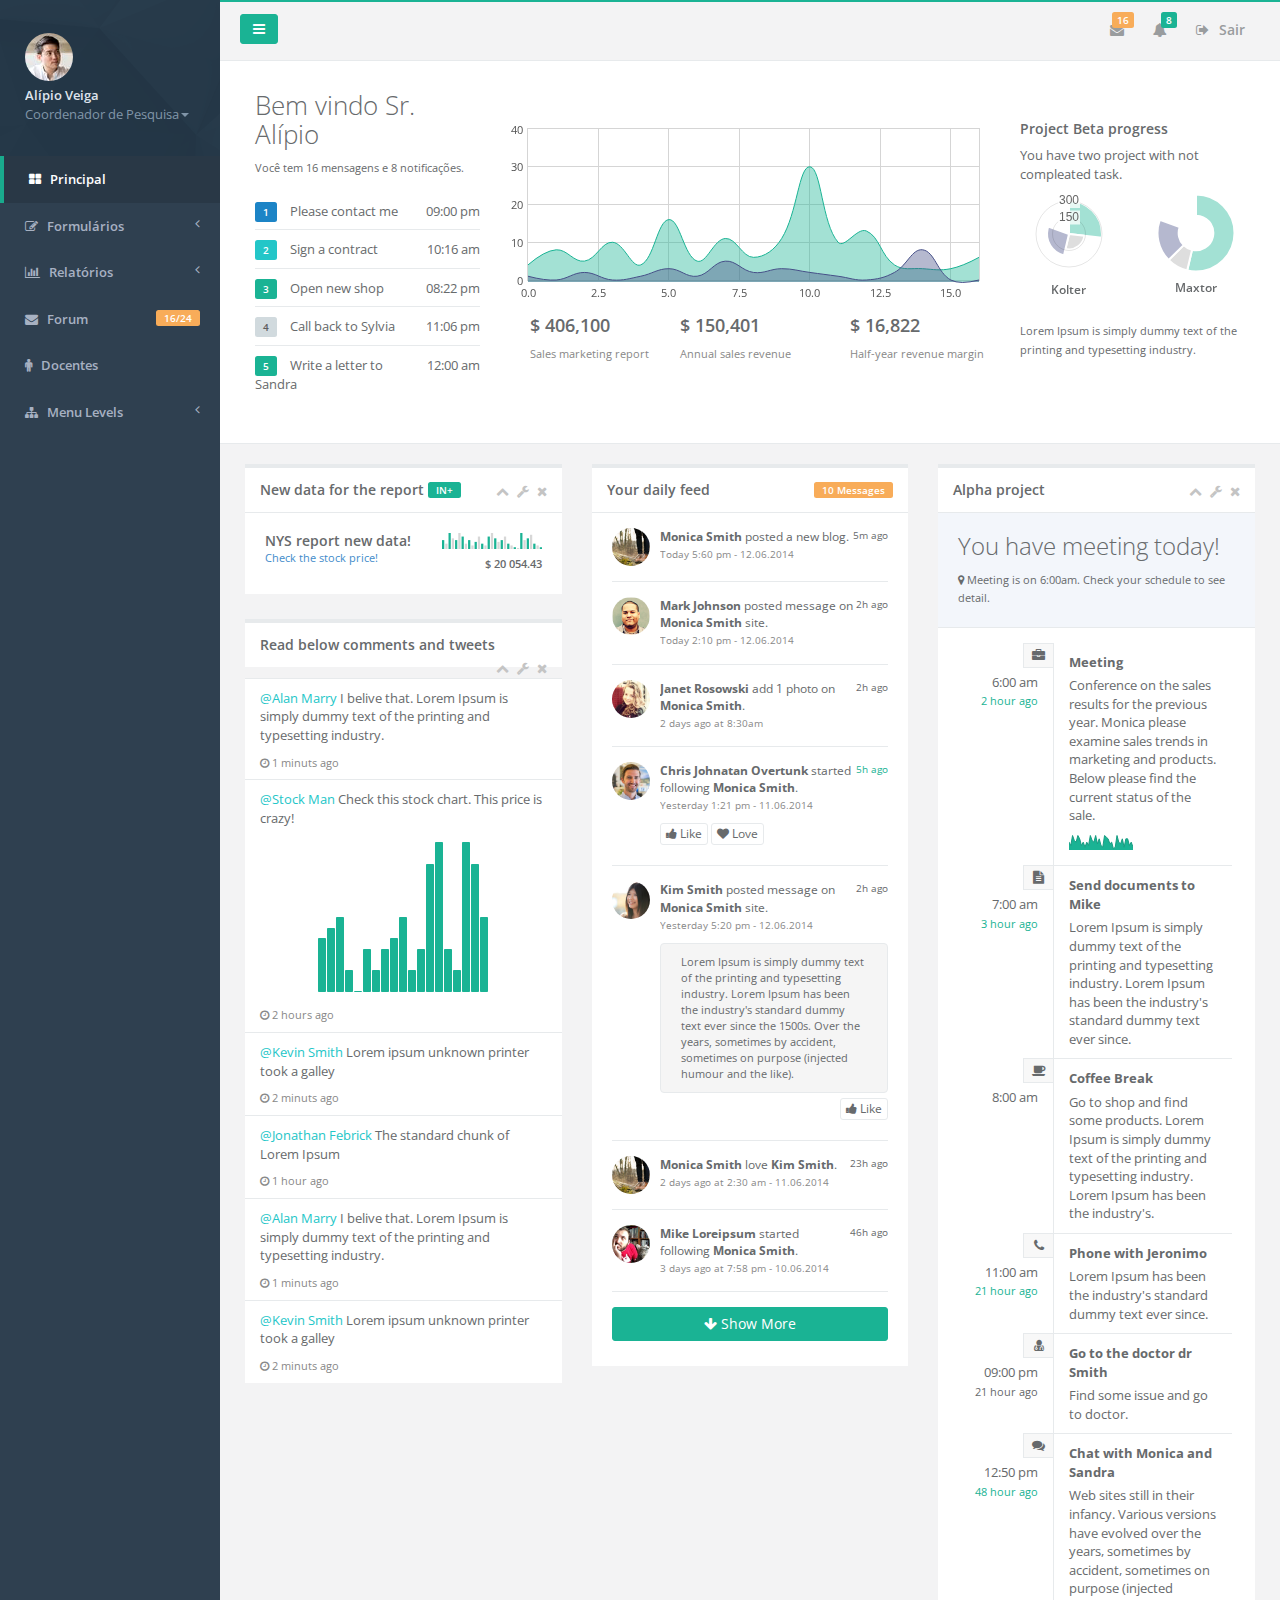
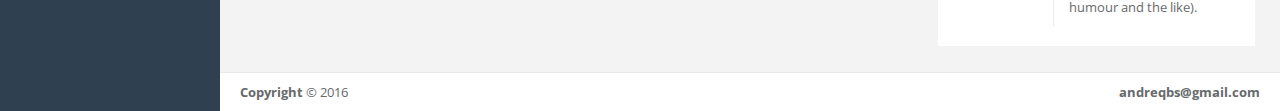
==== commit 79259e22: "Projeto Inicial" ====
--- a/assets/index.html
+++ b/assets/index.html
@@ -51,21 +51,23 @@
 
                         </li>
                         <li>
-                            <a href="#"><i class="fa fa-edit"></i> <span class="nav-label">Formulário</span><span class="fa arrow"></span></a>
+                            <a href="#"><i class="fa fa-edit"></i> <span class="nav-label">Formulários</span><span class="fa arrow"></span></a>
                             <ul class="nav nav-second-level">
-                                <li><a href="form_basic_unp.html">Pesquisa</a></li>
-                                <li><a href="#">Projeto</a></li>
+                                <li><a href="form_basic_unp.html">Pesquisa</a></li> <li>
+                                    <a href="#">Relatório Parcial</a></li>
+                                <li><a href="#">Relatório Final</a></li>
+                                <li><a href="#">Projeto de Extensão</a></li>
                             </ul>
                         </li>
                         <li>
                             <a href="#"><i class="fa fa-bar-chart-o"></i> <span class="nav-label">Relatórios</span><span class="fa arrow"></span></a>
                             <ul class="nav nav-second-level">
-                                <li><a href="#">Enviar</a></li>
+                                <li><a href="#">Acompanhar Pesquisa</a></li>
                                 <li><a href="graph_flot.html">Visualizar</a></li>
                             </ul>
                         </li>
                         <li>
-                            <a href="mailbox.html"><i class="fa fa-envelope"></i> <span class="nav-label">Email </span><span class="label label-warning pull-right">16/24</span></a>
+                            <a href="mailbox.html"><i class="fa fa-envelope"></i> <span class="nav-label">Forum </span><span class="label label-warning pull-right">16/24</span></a>
                             <ul class="nav nav-second-level">
                                 <li><a href="mailbox.html">Caixa de Entrada</a></li>
                                 <li><a href="#">Visualizar email</a></li>
@@ -75,6 +77,32 @@
 
                         <li>
                             <a href="contacts.html"><i class="fa fa-male"></i> <span class="nav-label">Docentes</span> </a>
+                        </li>
+                        
+                        <li>
+                            <a href="#"><i class="fa fa-sitemap"></i> <span class="nav-label">Menu Levels </span><span class="fa arrow"></span></a>
+                    <ul class="nav nav-second-level">
+                        <li>
+                            <a href="#">Third Level <span class="fa arrow"></span></a>
+                            <ul class="nav nav-third-level">
+                                <li>
+                                    <a href="#">Third Level Item</a>
+                                </li>
+                                <li>
+                                    <a href="#">Third Level Item</a>
+                                </li>
+                                <li>
+                                    <a href="#">Third Level Item</a>
+                                </li>
+
+                            </ul>
+                        </li>
+                        <li><a href="#">Second Level Item</a></li>
+                        <li>
+                            <a href="#">Second Level Item</a></li>
+                        <li>
+                            <a href="#">Second Level Item</a></li>
+                    </ul>
                         </li>
 
                     </ul>
